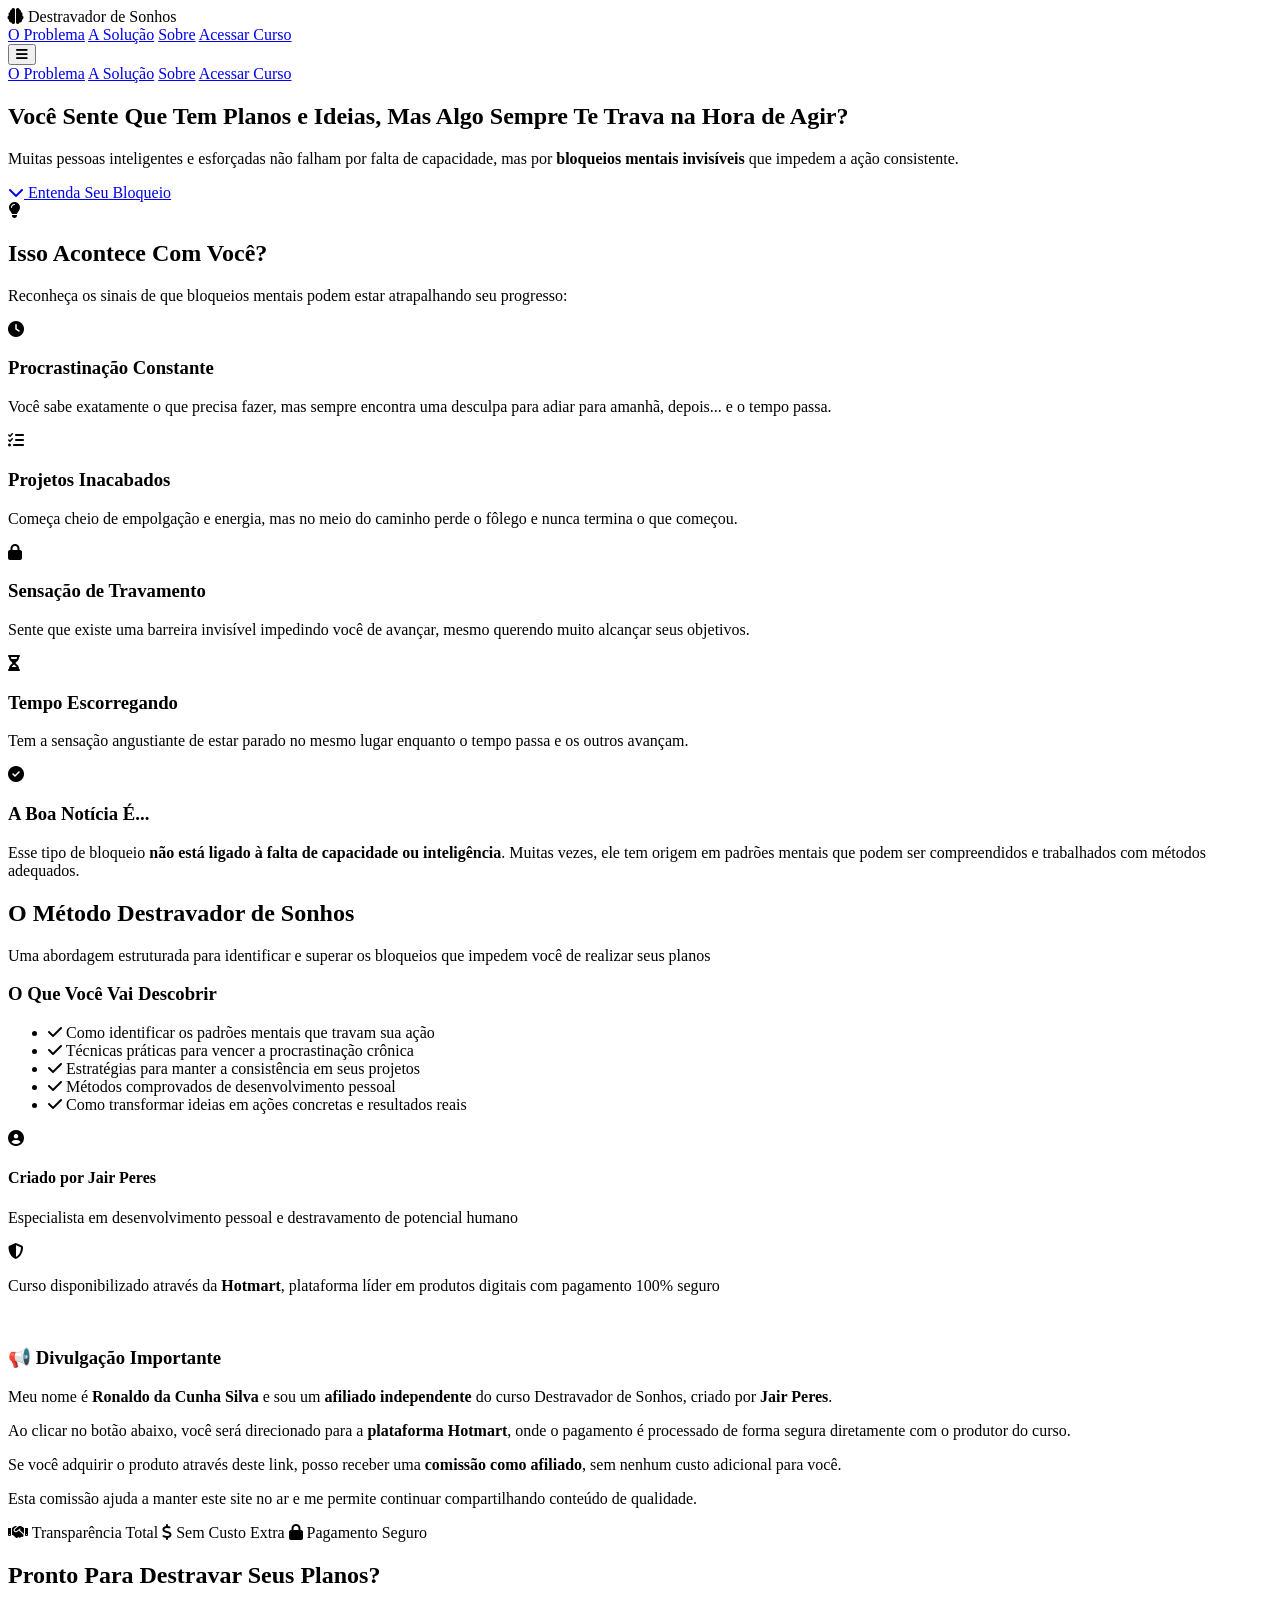
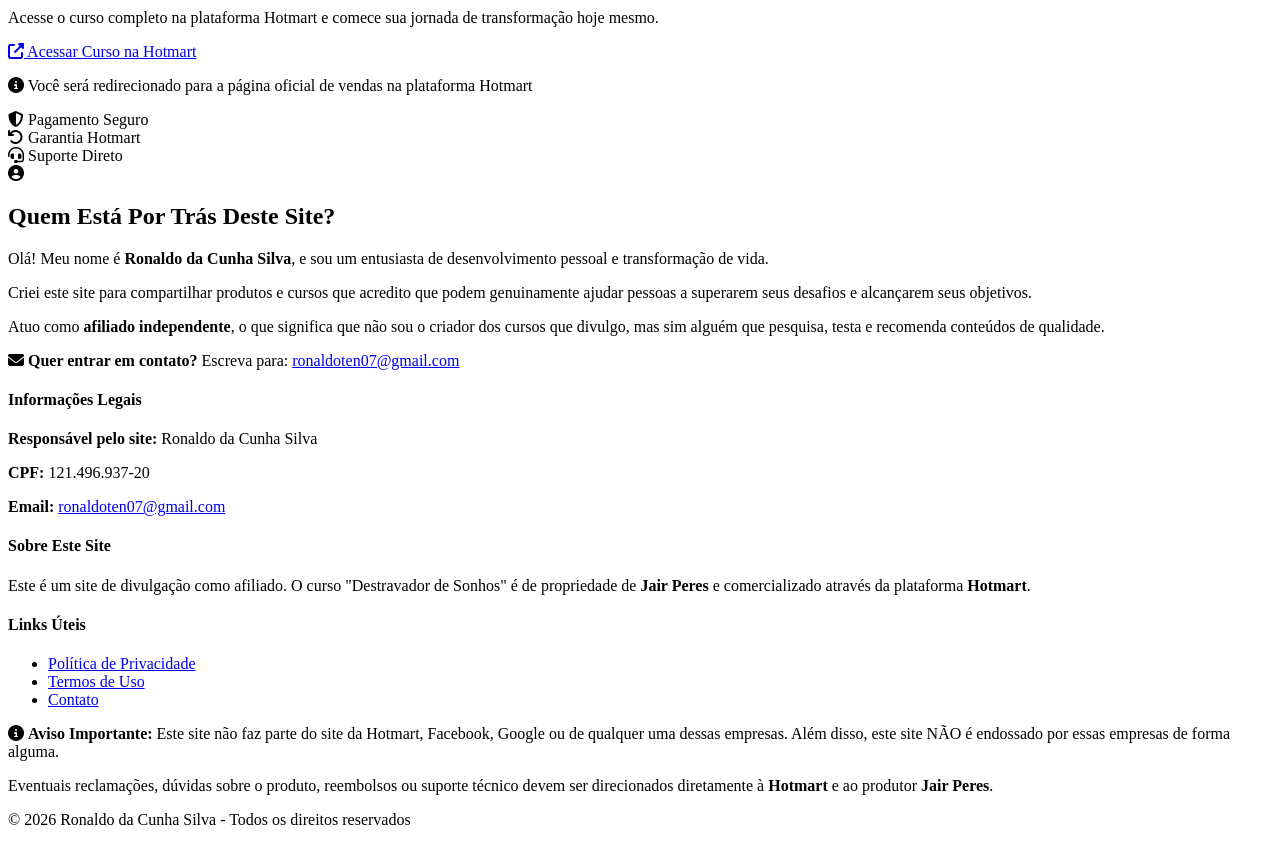
==== index.html @ e8803006 "Add files via upload" ====
<!DOCTYPE html>
<html lang="pt-BR">
<head>
    <meta charset="UTF-8">
    <meta name="viewport" content="width=device-width, initial-scale=1.0">
    <meta name="description" content="Descubra como destravar seus planos e superar bloqueios mentais que impedem suas conquistas. Conheça o curso Destravador de Sonhos.">
    <title>Destravador de Sonhos - Supere Bloqueios Mentais e Realize Seus Planos</title>
    <link rel="stylesheet" href="css/style.css">
    <link rel="stylesheet" href="https://cdn.jsdelivr.net/npm/@fortawesome/fontawesome-free@6.4.0/css/all.min.css">
    <link rel="preconnect" href="https://fonts.googleapis.com">
    <link rel="preconnect" href="https://fonts.gstatic.com" crossorigin>
    <link href="https://fonts.googleapis.com/css2?family=Inter:wght@300;400;500;600;700;800&display=swap" rel="stylesheet">
</head>
<body>
    <!-- Header -->
    <header class="header">
        <div class="container">
            <div class="logo">
                <i class="fas fa-brain"></i>
                <span>Destravador de Sonhos</span>
            </div>
            <nav class="nav">
                <a href="#problema" class="nav-link">O Problema</a>
                <a href="#solucao" class="nav-link">A Solução</a>
                <a href="#sobre" class="nav-link">Sobre</a>
                <a href="#cta" class="nav-link cta-nav">Acessar Curso</a>
            </nav>
            <button class="mobile-menu-btn" id="mobileMenuBtn">
                <i class="fas fa-bars"></i>
            </button>
        </div>
    </header>

    <!-- Mobile Menu -->
    <div class="mobile-menu" id="mobileMenu">
        <a href="#problema" class="mobile-link">O Problema</a>
        <a href="#solucao" class="mobile-link">A Solução</a>
        <a href="#sobre" class="mobile-link">Sobre</a>
        <a href="#cta" class="mobile-link">Acessar Curso</a>
    </div>

    <!-- Hero Section -->
    <section class="hero">
        <div class="container">
            <div class="hero-content">
                <h1 class="hero-title">
                    Você Sente Que Tem <span class="highlight">Planos e Ideias</span>, Mas Algo Sempre Te Trava na Hora de Agir?
                </h1>
                <p class="hero-subtitle">
                    Muitas pessoas inteligentes e esforçadas não falham por falta de capacidade, mas por <strong>bloqueios mentais invisíveis</strong> que impedem a ação consistente.
                </p>
                <a href="#problema" class="btn btn-secondary">
                    <i class="fas fa-chevron-down"></i> Entenda Seu Bloqueio
                </a>
            </div>
            <div class="hero-image">
                <div class="floating-icon">
                    <i class="fas fa-lightbulb"></i>
                </div>
            </div>
        </div>
    </section>

    <!-- Problema Section -->
    <section class="problema" id="problema">
        <div class="container">
            <h2 class="section-title">Isso Acontece Com Você?</h2>
            <p class="section-subtitle">Reconheça os sinais de que bloqueios mentais podem estar atrapalhando seu progresso:</p>
            
            <div class="cards-grid">
                <div class="card">
                    <div class="card-icon">
                        <i class="fas fa-clock"></i>
                    </div>
                    <h3 class="card-title">Procrastinação Constante</h3>
                    <p class="card-text">Você sabe exatamente o que precisa fazer, mas sempre encontra uma desculpa para adiar para amanhã, depois... e o tempo passa.</p>
                </div>

                <div class="card">
                    <div class="card-icon">
                        <i class="fas fa-tasks"></i>
                    </div>
                    <h3 class="card-title">Projetos Inacabados</h3>
                    <p class="card-text">Começa cheio de empolgação e energia, mas no meio do caminho perde o fôlego e nunca termina o que começou.</p>
                </div>

                <div class="card">
                    <div class="card-icon">
                        <i class="fas fa-lock"></i>
                    </div>
                    <h3 class="card-title">Sensação de Travamento</h3>
                    <p class="card-text">Sente que existe uma barreira invisível impedindo você de avançar, mesmo querendo muito alcançar seus objetivos.</p>
                </div>

                <div class="card">
                    <div class="card-icon">
                        <i class="fas fa-hourglass-half"></i>
                    </div>
                    <h3 class="card-title">Tempo Escorregando</h3>
                    <p class="card-text">Tem a sensação angustiante de estar parado no mesmo lugar enquanto o tempo passa e os outros avançam.</p>
                </div>
            </div>

            <div class="insight-box">
                <div class="insight-icon">
                    <i class="fas fa-check-circle"></i>
                </div>
                <div class="insight-content">
                    <h3>A Boa Notícia É...</h3>
                    <p>Esse tipo de bloqueio <strong>não está ligado à falta de capacidade ou inteligência</strong>. Muitas vezes, ele tem origem em padrões mentais que podem ser compreendidos e trabalhados com métodos adequados.</p>
                </div>
            </div>
        </div>
    </section>

    <!-- Solução Section -->
    <section class="solucao" id="solucao">
        <div class="container">
            <h2 class="section-title">O Método Destravador de Sonhos</h2>
            <p class="section-subtitle">Uma abordagem estruturada para identificar e superar os bloqueios que impedem você de realizar seus planos</p>

            <div class="solucao-content">
                <div class="solucao-text">
                    <h3>O Que Você Vai Descobrir</h3>
                    <ul class="benefits-list">
                        <li>
                            <i class="fas fa-check"></i>
                            <span>Como identificar os padrões mentais que travam sua ação</span>
                        </li>
                        <li>
                            <i class="fas fa-check"></i>
                            <span>Técnicas práticas para vencer a procrastinação crônica</span>
                        </li>
                        <li>
                            <i class="fas fa-check"></i>
                            <span>Estratégias para manter a consistência em seus projetos</span>
                        </li>
                        <li>
                            <i class="fas fa-check"></i>
                            <span>Métodos comprovados de desenvolvimento pessoal</span>
                        </li>
                        <li>
                            <i class="fas fa-check"></i>
                            <span>Como transformar ideias em ações concretas e resultados reais</span>
                        </li>
                    </ul>
                </div>

                <div class="solucao-highlight">
                    <div class="author-box">
                        <i class="fas fa-user-circle"></i>
                        <div>
                            <h4>Criado por Jair Peres</h4>
                            <p>Especialista em desenvolvimento pessoal e destravamento de potencial humano</p>
                        </div>
                    </div>
                    <div class="platform-info">
                        <i class="fas fa-shield-alt"></i>
                        <p>Curso disponibilizado através da <strong>Hotmart</strong>, plataforma líder em produtos digitais com pagamento 100% seguro</p>
                    </div>
                </div>
            </div>
        </div>
    </section>

    <!-- Aviso de Afiliação Section -->
    <section class="affiliate-disclosure" id="afiliacao">
        <div class="container">
            <div class="disclosure-box">
                <div class="disclosure-header">
                    <i class="fas fa-megaphone"></i>
                    <h3>📢 Divulgação Importante</h3>
                </div>
                <div class="disclosure-content">
                    <p class="disclosure-main">
                        Meu nome é <strong>Ronaldo da Cunha Silva</strong> e sou um <strong>afiliado independente</strong> do curso Destravador de Sonhos, criado por <strong>Jair Peres</strong>.
                    </p>
                    <p>
                        Ao clicar no botão abaixo, você será direcionado para a <strong>plataforma Hotmart</strong>, onde o pagamento é processado de forma segura diretamente com o produtor do curso.
                    </p>
                    <p>
                        Se você adquirir o produto através deste link, posso receber uma <strong>comissão como afiliado</strong>, sem nenhum custo adicional para você.
                    </p>
                    <p class="disclosure-footer">
                        Esta comissão ajuda a manter este site no ar e me permite continuar compartilhando conteúdo de qualidade.
                    </p>
                </div>
                <div class="disclosure-badges">
                    <span class="badge"><i class="fas fa-handshake"></i> Transparência Total</span>
                    <span class="badge"><i class="fas fa-dollar-sign"></i> Sem Custo Extra</span>
                    <span class="badge"><i class="fas fa-lock"></i> Pagamento Seguro</span>
                </div>
            </div>
        </div>
    </section>

    <!-- CTA Section -->
    <section class="cta-section" id="cta">
        <div class="container">
            <div class="cta-box">
                <h2 class="cta-title">Pronto Para Destravar Seus Planos?</h2>
                <p class="cta-text">
                    Acesse o curso completo na plataforma Hotmart e comece sua jornada de transformação hoje mesmo.
                </p>
                <a href="https://jairperes.com.br/destravadordesonhos/?ref=K103841242Y" 
                   class="btn btn-primary btn-large" 
                   target="_blank" 
                   rel="noopener noreferrer"
                   id="mainCta">
                    <i class="fas fa-external-link-alt"></i>
                    Acessar Curso na Hotmart
                </a>
                <p class="cta-disclaimer">
                    <i class="fas fa-info-circle"></i>
                    Você será redirecionado para a página oficial de vendas na plataforma Hotmart
                </p>
                <div class="trust-indicators">
                    <div class="trust-item">
                        <i class="fas fa-shield-alt"></i>
                        <span>Pagamento Seguro</span>
                    </div>
                    <div class="trust-item">
                        <i class="fas fa-undo"></i>
                        <span>Garantia Hotmart</span>
                    </div>
                    <div class="trust-item">
                        <i class="fas fa-headset"></i>
                        <span>Suporte Direto</span>
                    </div>
                </div>
            </div>
        </div>
    </section>

    <!-- Sobre Section -->
    <section class="sobre" id="sobre">
        <div class="container">
            <div class="sobre-content">
                <div class="sobre-icon">
                    <i class="fas fa-user-circle"></i>
                </div>
                <div class="sobre-text">
                    <h2 class="section-title">Quem Está Por Trás Deste Site?</h2>
                    <p>
                        Olá! Meu nome é <strong>Ronaldo da Cunha Silva</strong>, e sou um entusiasta de desenvolvimento pessoal e transformação de vida.
                    </p>
                    <p>
                        Criei este site para compartilhar produtos e cursos que acredito que podem genuinamente ajudar pessoas a superarem seus desafios e alcançarem seus objetivos.
                    </p>
                    <p>
                        Atuo como <strong>afiliado independente</strong>, o que significa que não sou o criador dos cursos que divulgo, mas sim alguém que pesquisa, testa e recomenda conteúdos de qualidade.
                    </p>
                    <p class="sobre-highlight">
                        <i class="fas fa-envelope"></i>
                        <strong>Quer entrar em contato?</strong> Escreva para: <a href="mailto:ronaldoten07@gmail.com">ronaldoten07@gmail.com</a>
                    </p>
                </div>
            </div>
        </div>
    </section>

    <!-- Footer -->
    <footer class="footer">
        <div class="container">
            <div class="footer-main">
                <div class="footer-section">
                    <h4>Informações Legais</h4>
                    <p><strong>Responsável pelo site:</strong> Ronaldo da Cunha Silva</p>
                    <p><strong>CPF:</strong> 121.496.937-20</p>
                    <p><strong>Email:</strong> <a href="mailto:ronaldoten07@gmail.com">ronaldoten07@gmail.com</a></p>
                </div>

                <div class="footer-section">
                    <h4>Sobre Este Site</h4>
                    <p>Este é um site de divulgação como afiliado. O curso "Destravador de Sonhos" é de propriedade de <strong>Jair Peres</strong> e comercializado através da plataforma <strong>Hotmart</strong>.</p>
                </div>

                <div class="footer-section">
                    <h4>Links Úteis</h4>
                    <ul class="footer-links">
                        <li><a href="privacy.html">Política de Privacidade</a></li>
                        <li><a href="terms.html">Termos de Uso</a></li>
                        <li><a href="mailto:ronaldoten07@gmail.com">Contato</a></li>
                    </ul>
                </div>
            </div>

            <div class="footer-disclaimer">
                <p>
                    <i class="fas fa-info-circle"></i>
                    <strong>Aviso Importante:</strong> Este site não faz parte do site da Hotmart, Facebook, Google ou de qualquer uma dessas empresas. Além disso, este site NÃO é endossado por essas empresas de forma alguma. 
                </p>
                <p>
                    Eventuais reclamações, dúvidas sobre o produto, reembolsos ou suporte técnico devem ser direcionados diretamente à <strong>Hotmart</strong> e ao produtor <strong>Jair Peres</strong>.
                </p>
            </div>

            <div class="footer-bottom">
                <p>&copy; 2026 Ronaldo da Cunha Silva - Todos os direitos reservados</p>
            </div>
        </div>
    </footer>

    <script src="js/main.js"></script>
</body>
</html>
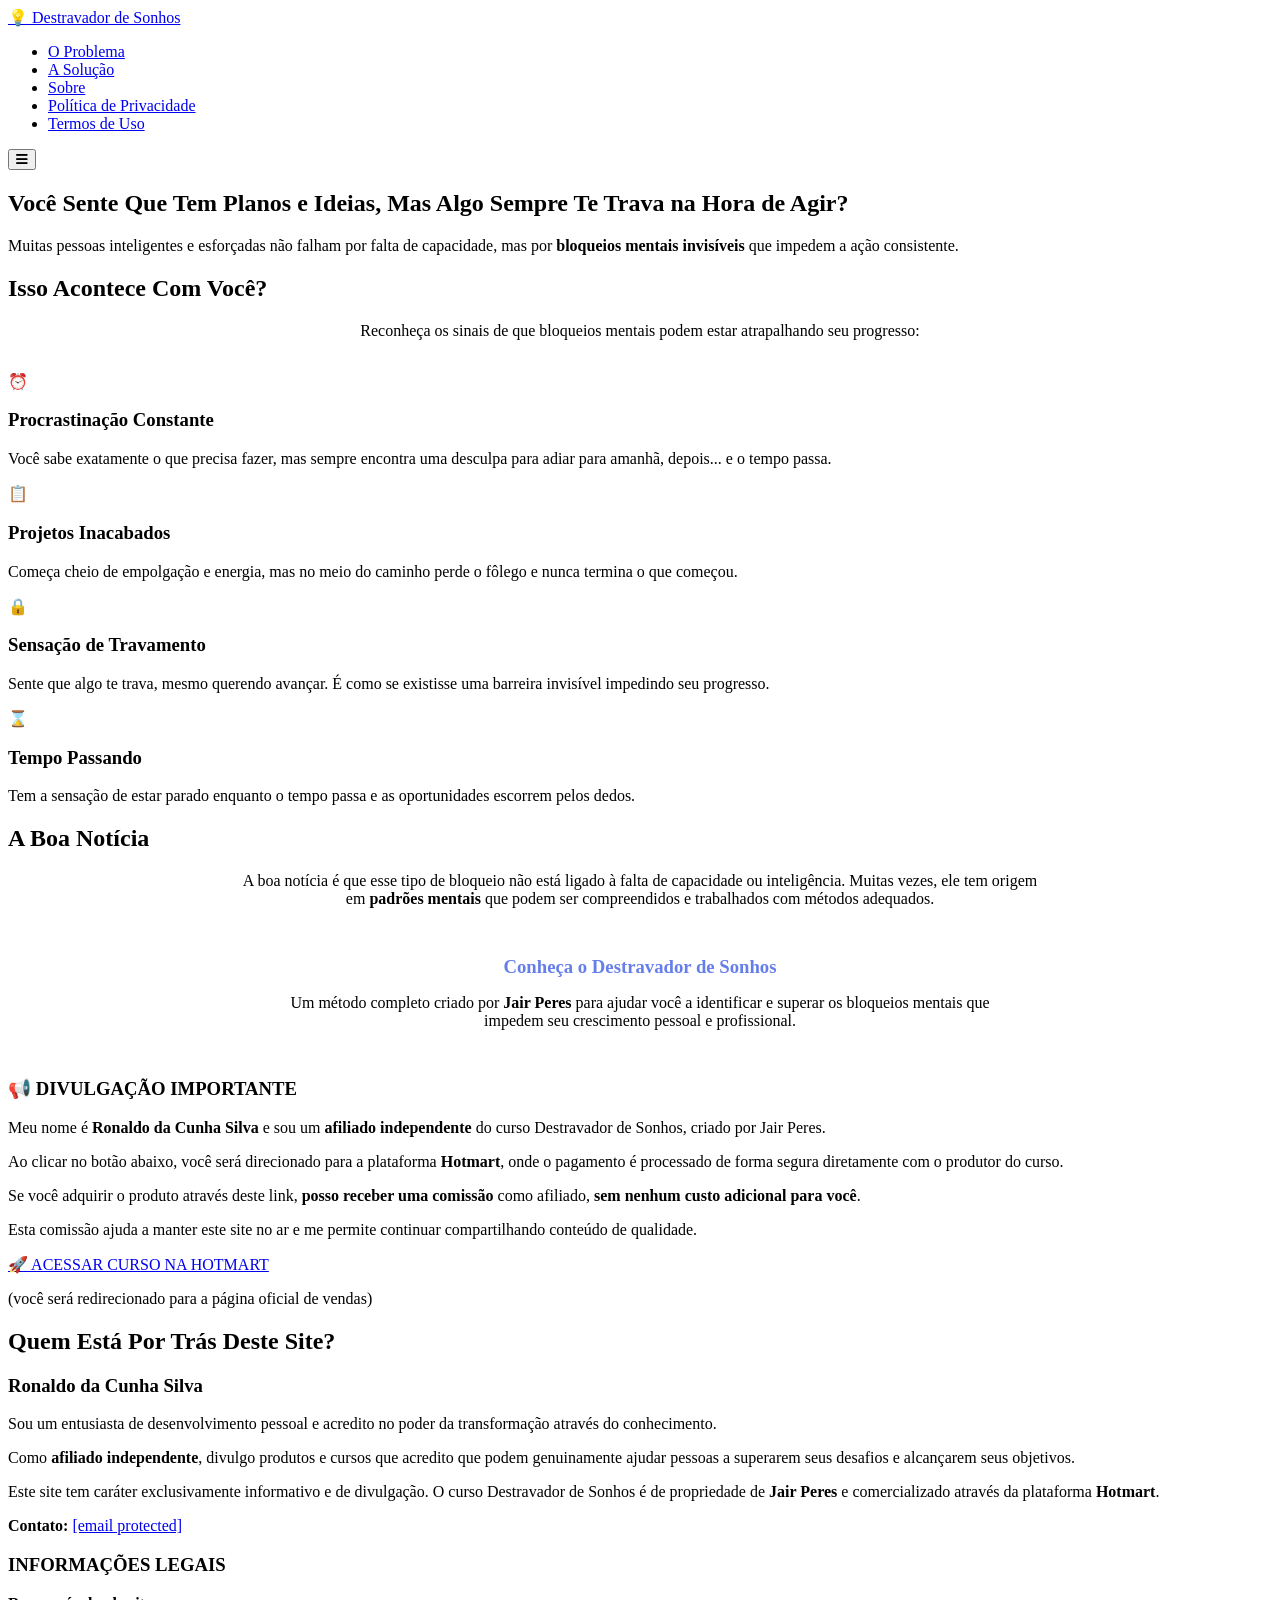
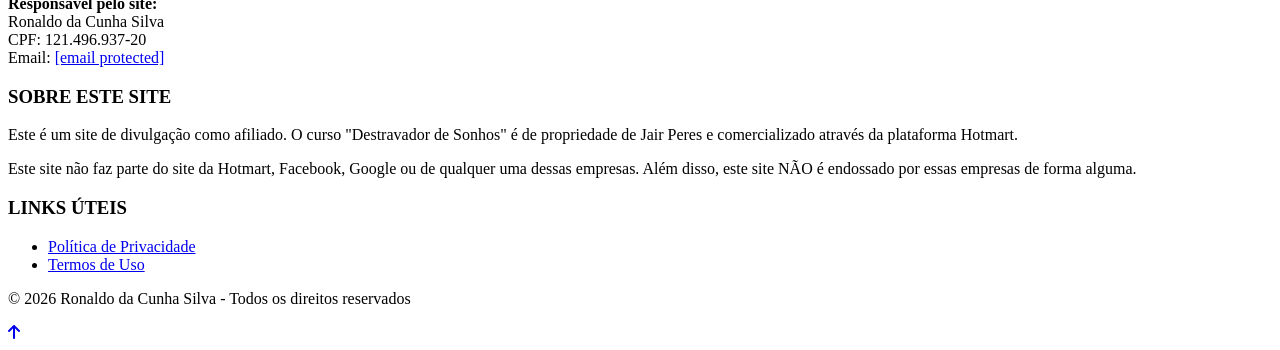
==== commit 35e48bc4: "Add files via upload" ====
--- a/index.html
+++ b/index.html
@@ -3,304 +3,175 @@
 <head>
     <meta charset="UTF-8">
     <meta name="viewport" content="width=device-width, initial-scale=1.0">
-    <meta name="description" content="Descubra como destravar seus planos e superar bloqueios mentais que impedem suas conquistas. Conheça o curso Destravador de Sonhos.">
-    <title>Destravador de Sonhos - Supere Bloqueios Mentais e Realize Seus Planos</title>
+    <meta name="description" content="Descubra como destrar seus planos e vencer a procrastinação com o curso Destravador de Sonhos">
+    <title>Destravador de Sonhos - Vença a Procrastinação</title>
+    
+    <!-- CSS -->
     <link rel="stylesheet" href="css/style.css">
-    <link rel="stylesheet" href="https://cdn.jsdelivr.net/npm/@fortawesome/fontawesome-free@6.4.0/css/all.min.css">
+    
+    <!-- Google Fonts -->
     <link rel="preconnect" href="https://fonts.googleapis.com">
     <link rel="preconnect" href="https://fonts.gstatic.com" crossorigin>
-    <link href="https://fonts.googleapis.com/css2?family=Inter:wght@300;400;500;600;700;800&display=swap" rel="stylesheet">
+    <link href="https://fonts.googleapis.com/css2?family=Inter:wght@400;500;600;700&display=swap" rel="stylesheet">
+    
+    <!-- Font Awesome for Icons -->
+    <link rel="stylesheet" href="https://cdnjs.cloudflare.com/ajax/libs/font-awesome/6.4.0/css/all.min.css">
 </head>
 <body>
     <!-- Header -->
-    <header class="header">
-        <div class="container">
-            <div class="logo">
-                <i class="fas fa-brain"></i>
+    <header>
+        <nav>
+            <a href="#" class="logo">
+                <span class="logo-icon">💡</span>
                 <span>Destravador de Sonhos</span>
-            </div>
-            <nav class="nav">
-                <a href="#problema" class="nav-link">O Problema</a>
-                <a href="#solucao" class="nav-link">A Solução</a>
-                <a href="#sobre" class="nav-link">Sobre</a>
-                <a href="#cta" class="nav-link cta-nav">Acessar Curso</a>
-            </nav>
-            <button class="mobile-menu-btn" id="mobileMenuBtn">
+            </a>
+            <ul class="nav-links">
+                <li><a href="#problema">O Problema</a></li>
+                <li><a href="#solucao">A Solução</a></li>
+                <li><a href="#sobre">Sobre</a></li>
+                <li><a href="privacy.html">Política de Privacidade</a></li>
+                <li><a href="terms.html">Termos de Uso</a></li>
+            </ul>
+            <button class="mobile-menu-btn">
                 <i class="fas fa-bars"></i>
             </button>
-        </div>
+        </nav>
     </header>
-
-    <!-- Mobile Menu -->
-    <div class="mobile-menu" id="mobileMenu">
-        <a href="#problema" class="mobile-link">O Problema</a>
-        <a href="#solucao" class="mobile-link">A Solução</a>
-        <a href="#sobre" class="mobile-link">Sobre</a>
-        <a href="#cta" class="mobile-link">Acessar Curso</a>
-    </div>
 
     <!-- Hero Section -->
     <section class="hero">
-        <div class="container">
-            <div class="hero-content">
-                <h1 class="hero-title">
-                    Você Sente Que Tem <span class="highlight">Planos e Ideias</span>, Mas Algo Sempre Te Trava na Hora de Agir?
-                </h1>
-                <p class="hero-subtitle">
-                    Muitas pessoas inteligentes e esforçadas não falham por falta de capacidade, mas por <strong>bloqueios mentais invisíveis</strong> que impedem a ação consistente.
-                </p>
-                <a href="#problema" class="btn btn-secondary">
-                    <i class="fas fa-chevron-down"></i> Entenda Seu Bloqueio
-                </a>
-            </div>
-            <div class="hero-image">
-                <div class="floating-icon">
-                    <i class="fas fa-lightbulb"></i>
-                </div>
-            </div>
-        </div>
+        <h1>Você Sente Que Tem Planos e Ideias, Mas Algo Sempre Te Trava na Hora de Agir?</h1>
+        <p>Muitas pessoas inteligentes e esforçadas não falham por falta de capacidade, mas por <strong>bloqueios mentais invisíveis</strong> que impedem a ação consistente.</p>
     </section>
 
-    <!-- Problema Section -->
-    <section class="problema" id="problema">
-        <div class="container">
-            <h2 class="section-title">Isso Acontece Com Você?</h2>
-            <p class="section-subtitle">Reconheça os sinais de que bloqueios mentais podem estar atrapalhando seu progresso:</p>
+    <!-- Main Content -->
+    <main class="container">
+        
+        <!-- Problem Section -->
+        <section id="problema">
+            <h2>Isso Acontece Com Você?</h2>
+            <p style="text-align: center; max-width: 700px; margin: 0 auto 2rem;">Reconheça os sinais de que bloqueios mentais podem estar atrapalhando seu progresso:</p>
             
-            <div class="cards-grid">
-                <div class="card">
-                    <div class="card-icon">
-                        <i class="fas fa-clock"></i>
+            <div class="problem-list">
+                <div class="problem-item">
+                    <span class="problem-icon">⏰</span>
+                    <div>
+                        <h3>Procrastinação Constante</h3>
+                        <p>Você sabe exatamente o que precisa fazer, mas sempre encontra uma desculpa para adiar para amanhã, depois... e o tempo passa.</p>
                     </div>
-                    <h3 class="card-title">Procrastinação Constante</h3>
-                    <p class="card-text">Você sabe exatamente o que precisa fazer, mas sempre encontra uma desculpa para adiar para amanhã, depois... e o tempo passa.</p>
                 </div>
-
-                <div class="card">
-                    <div class="card-icon">
-                        <i class="fas fa-tasks"></i>
+                
+                <div class="problem-item">
+                    <span class="problem-icon">📋</span>
+                    <div>
+                        <h3>Projetos Inacabados</h3>
+                        <p>Começa cheio de empolgação e energia, mas no meio do caminho perde o fôlego e nunca termina o que começou.</p>
                     </div>
-                    <h3 class="card-title">Projetos Inacabados</h3>
-                    <p class="card-text">Começa cheio de empolgação e energia, mas no meio do caminho perde o fôlego e nunca termina o que começou.</p>
                 </div>
-
-                <div class="card">
-                    <div class="card-icon">
-                        <i class="fas fa-lock"></i>
+                
+                <div class="problem-item">
+                    <span class="problem-icon">🔒</span>
+                    <div>
+                        <h3>Sensação de Travamento</h3>
+                        <p>Sente que algo te trava, mesmo querendo avançar. É como se existisse uma barreira invisível impedindo seu progresso.</p>
                     </div>
-                    <h3 class="card-title">Sensação de Travamento</h3>
-                    <p class="card-text">Sente que existe uma barreira invisível impedindo você de avançar, mesmo querendo muito alcançar seus objetivos.</p>
                 </div>
-
-                <div class="card">
-                    <div class="card-icon">
-                        <i class="fas fa-hourglass-half"></i>
-                    </div>
-                    <h3 class="card-title">Tempo Escorregando</h3>
-                    <p class="card-text">Tem a sensação angustiante de estar parado no mesmo lugar enquanto o tempo passa e os outros avançam.</p>
-                </div>
-            </div>
-
-            <div class="insight-box">
-                <div class="insight-icon">
-                    <i class="fas fa-check-circle"></i>
-                </div>
-                <div class="insight-content">
-                    <h3>A Boa Notícia É...</h3>
-                    <p>Esse tipo de bloqueio <strong>não está ligado à falta de capacidade ou inteligência</strong>. Muitas vezes, ele tem origem em padrões mentais que podem ser compreendidos e trabalhados com métodos adequados.</p>
-                </div>
-            </div>
-        </div>
-    </section>
-
-    <!-- Solução Section -->
-    <section class="solucao" id="solucao">
-        <div class="container">
-            <h2 class="section-title">O Método Destravador de Sonhos</h2>
-            <p class="section-subtitle">Uma abordagem estruturada para identificar e superar os bloqueios que impedem você de realizar seus planos</p>
-
-            <div class="solucao-content">
-                <div class="solucao-text">
-                    <h3>O Que Você Vai Descobrir</h3>
-                    <ul class="benefits-list">
-                        <li>
-                            <i class="fas fa-check"></i>
-                            <span>Como identificar os padrões mentais que travam sua ação</span>
-                        </li>
-                        <li>
-                            <i class="fas fa-check"></i>
-                            <span>Técnicas práticas para vencer a procrastinação crônica</span>
-                        </li>
-                        <li>
-                            <i class="fas fa-check"></i>
-                            <span>Estratégias para manter a consistência em seus projetos</span>
-                        </li>
-                        <li>
-                            <i class="fas fa-check"></i>
-                            <span>Métodos comprovados de desenvolvimento pessoal</span>
-                        </li>
-                        <li>
-                            <i class="fas fa-check"></i>
-                            <span>Como transformar ideias em ações concretas e resultados reais</span>
-                        </li>
-                    </ul>
-                </div>
-
-                <div class="solucao-highlight">
-                    <div class="author-box">
-                        <i class="fas fa-user-circle"></i>
-                        <div>
-                            <h4>Criado por Jair Peres</h4>
-                            <p>Especialista em desenvolvimento pessoal e destravamento de potencial humano</p>
-                        </div>
-                    </div>
-                    <div class="platform-info">
-                        <i class="fas fa-shield-alt"></i>
-                        <p>Curso disponibilizado através da <strong>Hotmart</strong>, plataforma líder em produtos digitais com pagamento 100% seguro</p>
+                
+                <div class="problem-item">
+                    <span class="problem-icon">⌛</span>
+                    <div>
+                        <h3>Tempo Passando</h3>
+                        <p>Tem a sensação de estar parado enquanto o tempo passa e as oportunidades escorrem pelos dedos.</p>
                     </div>
                 </div>
             </div>
+        </section>
+
+        <!-- Solution Section -->
+        <section id="solucao">
+            <h2>A Boa Notícia</h2>
+            <p style="text-align: center; max-width: 800px; margin: 0 auto;">A boa notícia é que esse tipo de bloqueio não está ligado à falta de capacidade ou inteligência. Muitas vezes, ele tem origem em <strong>padrões mentais</strong> que podem ser compreendidos e trabalhados com métodos adequados.</p>
+            
+            <div style="text-align: center; margin: 3rem 0;">
+                <h3 style="color: #667eea; margin-bottom: 1rem;">Conheça o Destravador de Sonhos</h3>
+                <p style="max-width: 700px; margin: 0 auto;">Um método completo criado por <strong>Jair Peres</strong> para ajudar você a identificar e superar os bloqueios mentais que impedem seu crescimento pessoal e profissional.</p>
+            </div>
+        </section>
+
+        <!-- Affiliate Notice -->
+        <div class="affiliate-notice">
+            <h3>📢 DIVULGAÇÃO IMPORTANTE</h3>
+            <p>Meu nome é <strong>Ronaldo da Cunha Silva</strong> e sou um <strong>afiliado independente</strong> do curso Destravador de Sonhos, criado por Jair Peres.</p>
+            
+            <p>Ao clicar no botão abaixo, você será direcionado para a plataforma <strong>Hotmart</strong>, onde o pagamento é processado de forma segura diretamente com o produtor do curso.</p>
+            
+            <p>Se você adquirir o produto através deste link, <strong>posso receber uma comissão</strong> como afiliado, <strong>sem nenhum custo adicional para você</strong>.</p>
+            
+            <p>Esta comissão ajuda a manter este site no ar e me permite continuar compartilhando conteúdo de qualidade.</p>
         </div>
-    </section>
 
-    <!-- Aviso de Afiliação Section -->
-    <section class="affiliate-disclosure" id="afiliacao">
-        <div class="container">
-            <div class="disclosure-box">
-                <div class="disclosure-header">
-                    <i class="fas fa-megaphone"></i>
-                    <h3>📢 Divulgação Importante</h3>
-                </div>
-                <div class="disclosure-content">
-                    <p class="disclosure-main">
-                        Meu nome é <strong>Ronaldo da Cunha Silva</strong> e sou um <strong>afiliado independente</strong> do curso Destravador de Sonhos, criado por <strong>Jair Peres</strong>.
-                    </p>
-                    <p>
-                        Ao clicar no botão abaixo, você será direcionado para a <strong>plataforma Hotmart</strong>, onde o pagamento é processado de forma segura diretamente com o produtor do curso.
-                    </p>
-                    <p>
-                        Se você adquirir o produto através deste link, posso receber uma <strong>comissão como afiliado</strong>, sem nenhum custo adicional para você.
-                    </p>
-                    <p class="disclosure-footer">
-                        Esta comissão ajuda a manter este site no ar e me permite continuar compartilhando conteúdo de qualidade.
-                    </p>
-                </div>
-                <div class="disclosure-badges">
-                    <span class="badge"><i class="fas fa-handshake"></i> Transparência Total</span>
-                    <span class="badge"><i class="fas fa-dollar-sign"></i> Sem Custo Extra</span>
-                    <span class="badge"><i class="fas fa-lock"></i> Pagamento Seguro</span>
-                </div>
+        <!-- CTA Section -->
+        <div class="cta-section">
+            <a href="https://jairperes.com.br/destravadordesonhos/?ref=K103841242Y" class="cta-button" target="_blank" rel="noopener noreferrer">
+                🚀 ACESSAR CURSO NA HOTMART
+            </a>
+            <p class="cta-note">(você será redirecionado para a página oficial de vendas)</p>
+        </div>
+
+        <!-- About Section -->
+        <section id="sobre">
+            <h2>Quem Está Por Trás Deste Site?</h2>
+            <div class="about-box">
+                <h3>Ronaldo da Cunha Silva</h3>
+                <p>Sou um entusiasta de desenvolvimento pessoal e acredito no poder da transformação através do conhecimento.</p>
+                
+                <p>Como <strong>afiliado independente</strong>, divulgo produtos e cursos que acredito que podem genuinamente ajudar pessoas a superarem seus desafios e alcançarem seus objetivos.</p>
+                
+                <p>Este site tem caráter exclusivamente informativo e de divulgação. O curso Destravador de Sonhos é de propriedade de <strong>Jair Peres</strong> e comercializado através da plataforma <strong>Hotmart</strong>.</p>
+                
+                <p><strong>Contato:</strong> <a href="/cdn-cgi/l/email-protection" class="__cf_email__" data-cfemail="64160b0a0508000b10010a5453240309050d084a070b09">[email&#160;protected]</a></p>
+            </div>
+        </section>
+
+    </main>
+
+    <!-- Footer -->
+    <footer>
+        <div class="footer-content">
+            <div class="footer-section">
+                <h3>INFORMAÇÕES LEGAIS</h3>
+                <p><strong>Responsável pelo site:</strong><br>
+                Ronaldo da Cunha Silva<br>
+                CPF: 121.496.937-20<br>
+                Email: <a href="/cdn-cgi/l/email-protection" class="__cf_email__" data-cfemail="ccbea3a2ada0a8a3b8a9a2fcfb8caba1ada5a0e2afa3a1">[email&#160;protected]</a></p>
+            </div>
+            
+            <div class="footer-section">
+                <h3>SOBRE ESTE SITE</h3>
+                <p>Este é um site de divulgação como afiliado. O curso "Destravador de Sonhos" é de propriedade de Jair Peres e comercializado através da plataforma Hotmart.</p>
+                <p>Este site não faz parte do site da Hotmart, Facebook, Google ou de qualquer uma dessas empresas. Além disso, este site NÃO é endossado por essas empresas de forma alguma.</p>
+            </div>
+            
+            <div class="footer-section">
+                <h3>LINKS ÚTEIS</h3>
+                <ul class="footer-links">
+                    <li><a href="privacy.html">Política de Privacidade</a></li>
+                    <li><a href="terms.html">Termos de Uso</a></li>
+                </ul>
             </div>
         </div>
-    </section>
-
-    <!-- CTA Section -->
-    <section class="cta-section" id="cta">
-        <div class="container">
-            <div class="cta-box">
-                <h2 class="cta-title">Pronto Para Destravar Seus Planos?</h2>
-                <p class="cta-text">
-                    Acesse o curso completo na plataforma Hotmart e comece sua jornada de transformação hoje mesmo.
-                </p>
-                <a href="https://jairperes.com.br/destravadordesonhos/?ref=K103841242Y" 
-                   class="btn btn-primary btn-large" 
-                   target="_blank" 
-                   rel="noopener noreferrer"
-                   id="mainCta">
-                    <i class="fas fa-external-link-alt"></i>
-                    Acessar Curso na Hotmart
-                </a>
-                <p class="cta-disclaimer">
-                    <i class="fas fa-info-circle"></i>
-                    Você será redirecionado para a página oficial de vendas na plataforma Hotmart
-                </p>
-                <div class="trust-indicators">
-                    <div class="trust-item">
-                        <i class="fas fa-shield-alt"></i>
-                        <span>Pagamento Seguro</span>
-                    </div>
-                    <div class="trust-item">
-                        <i class="fas fa-undo"></i>
-                        <span>Garantia Hotmart</span>
-                    </div>
-                    <div class="trust-item">
-                        <i class="fas fa-headset"></i>
-                        <span>Suporte Direto</span>
-                    </div>
-                </div>
-            </div>
-        </div>
-    </section>
-
-    <!-- Sobre Section -->
-    <section class="sobre" id="sobre">
-        <div class="container">
-            <div class="sobre-content">
-                <div class="sobre-icon">
-                    <i class="fas fa-user-circle"></i>
-                </div>
-                <div class="sobre-text">
-                    <h2 class="section-title">Quem Está Por Trás Deste Site?</h2>
-                    <p>
-                        Olá! Meu nome é <strong>Ronaldo da Cunha Silva</strong>, e sou um entusiasta de desenvolvimento pessoal e transformação de vida.
-                    </p>
-                    <p>
-                        Criei este site para compartilhar produtos e cursos que acredito que podem genuinamente ajudar pessoas a superarem seus desafios e alcançarem seus objetivos.
-                    </p>
-                    <p>
-                        Atuo como <strong>afiliado independente</strong>, o que significa que não sou o criador dos cursos que divulgo, mas sim alguém que pesquisa, testa e recomenda conteúdos de qualidade.
-                    </p>
-                    <p class="sobre-highlight">
-                        <i class="fas fa-envelope"></i>
-                        <strong>Quer entrar em contato?</strong> Escreva para: <a href="mailto:ronaldoten07@gmail.com">ronaldoten07@gmail.com</a>
-                    </p>
-                </div>
-            </div>
-        </div>
-    </section>
-
-    <!-- Footer -->
-    <footer class="footer">
-        <div class="container">
-            <div class="footer-main">
-                <div class="footer-section">
-                    <h4>Informações Legais</h4>
-                    <p><strong>Responsável pelo site:</strong> Ronaldo da Cunha Silva</p>
-                    <p><strong>CPF:</strong> 121.496.937-20</p>
-                    <p><strong>Email:</strong> <a href="mailto:ronaldoten07@gmail.com">ronaldoten07@gmail.com</a></p>
-                </div>
-
-                <div class="footer-section">
-                    <h4>Sobre Este Site</h4>
-                    <p>Este é um site de divulgação como afiliado. O curso "Destravador de Sonhos" é de propriedade de <strong>Jair Peres</strong> e comercializado através da plataforma <strong>Hotmart</strong>.</p>
-                </div>
-
-                <div class="footer-section">
-                    <h4>Links Úteis</h4>
-                    <ul class="footer-links">
-                        <li><a href="privacy.html">Política de Privacidade</a></li>
-                        <li><a href="terms.html">Termos de Uso</a></li>
-                        <li><a href="mailto:ronaldoten07@gmail.com">Contato</a></li>
-                    </ul>
-                </div>
-            </div>
-
-            <div class="footer-disclaimer">
-                <p>
-                    <i class="fas fa-info-circle"></i>
-                    <strong>Aviso Importante:</strong> Este site não faz parte do site da Hotmart, Facebook, Google ou de qualquer uma dessas empresas. Além disso, este site NÃO é endossado por essas empresas de forma alguma. 
-                </p>
-                <p>
-                    Eventuais reclamações, dúvidas sobre o produto, reembolsos ou suporte técnico devem ser direcionados diretamente à <strong>Hotmart</strong> e ao produtor <strong>Jair Peres</strong>.
-                </p>
-            </div>
-
-            <div class="footer-bottom">
-                <p>&copy; 2026 Ronaldo da Cunha Silva - Todos os direitos reservados</p>
-            </div>
+        
+        <div class="footer-bottom">
+            <p>&copy; 2026 Ronaldo da Cunha Silva - Todos os direitos reservados</p>
         </div>
     </footer>
 
-    <script src="js/main.js"></script>
+    <!-- Back to Top Button -->
+    <a href="#" class="back-to-top">
+        <i class="fas fa-arrow-up"></i>
+    </a>
+
+    <!-- JavaScript -->
+    <script data-cfasync="false" src="/cdn-cgi/scripts/5c5dd728/cloudflare-static/email-decode.min.js"></script><script src="js/main.js"></script>
 </body>
-</html>+</html>
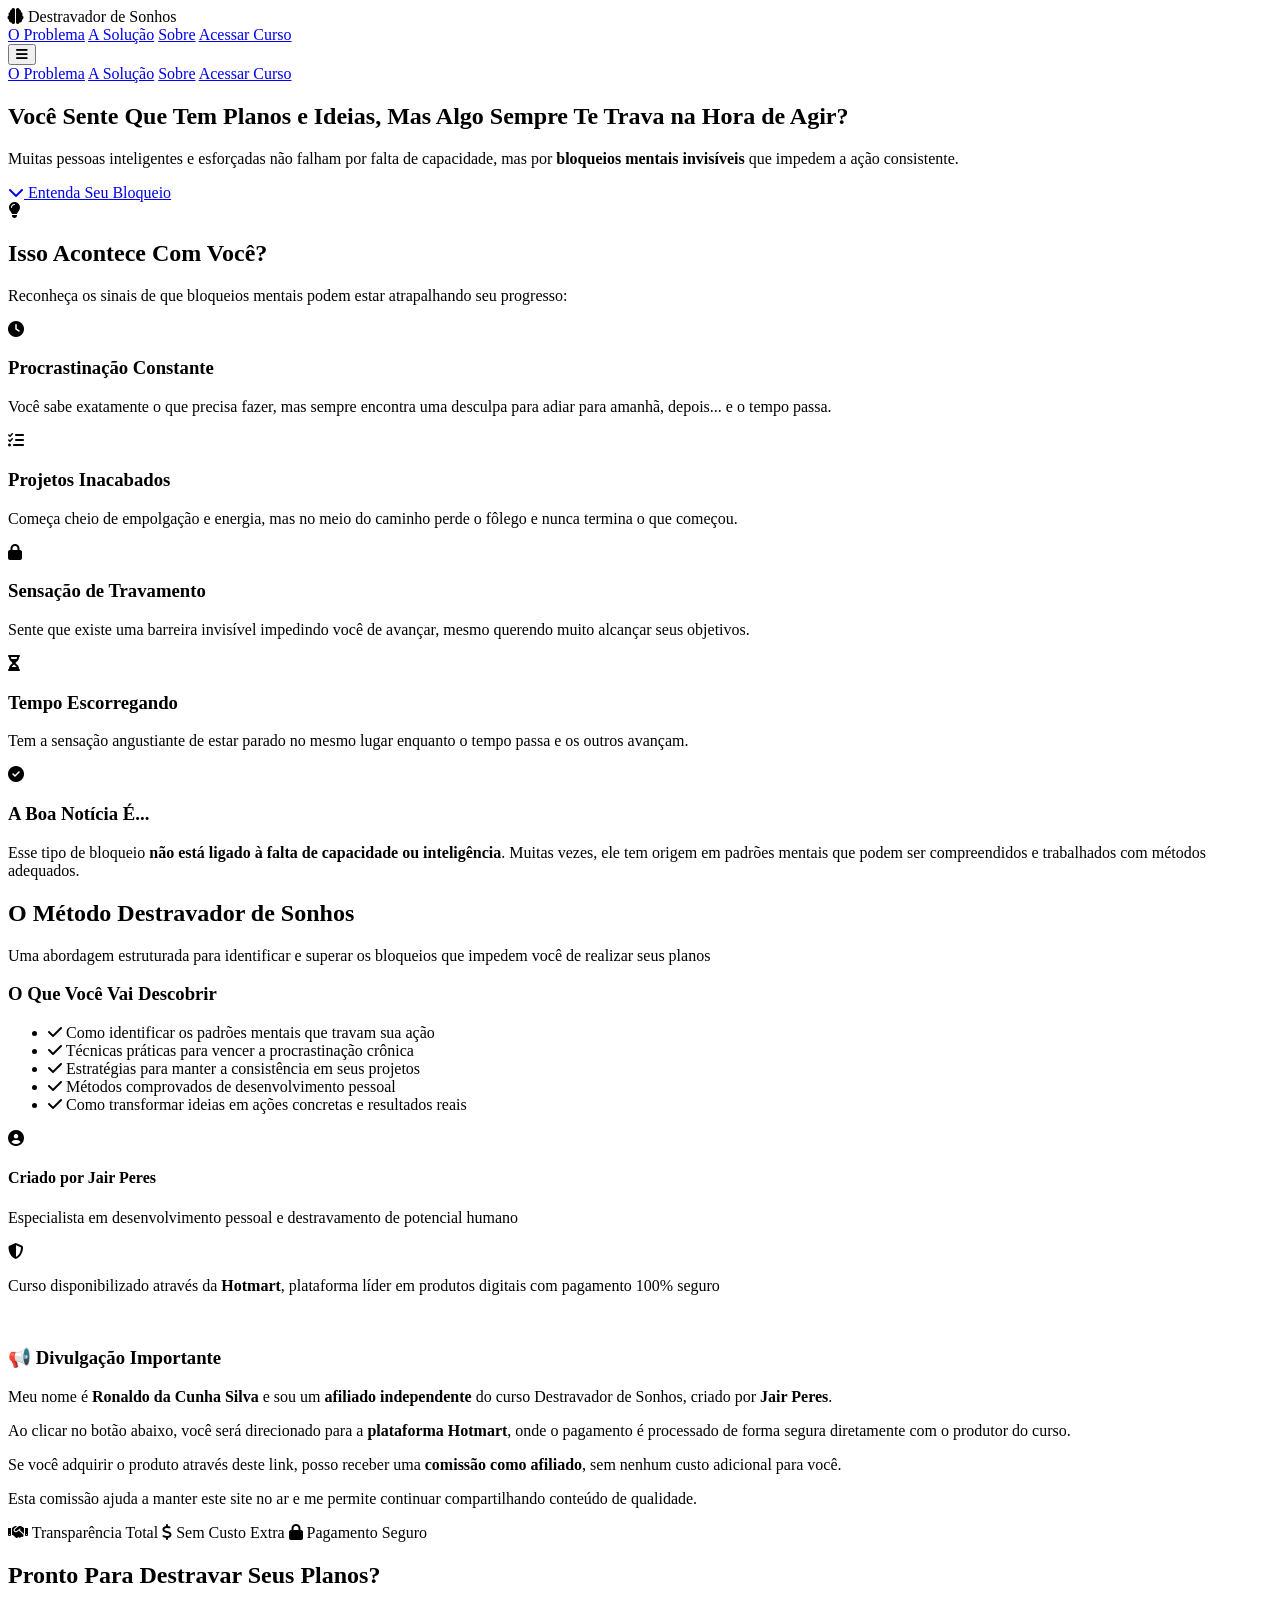
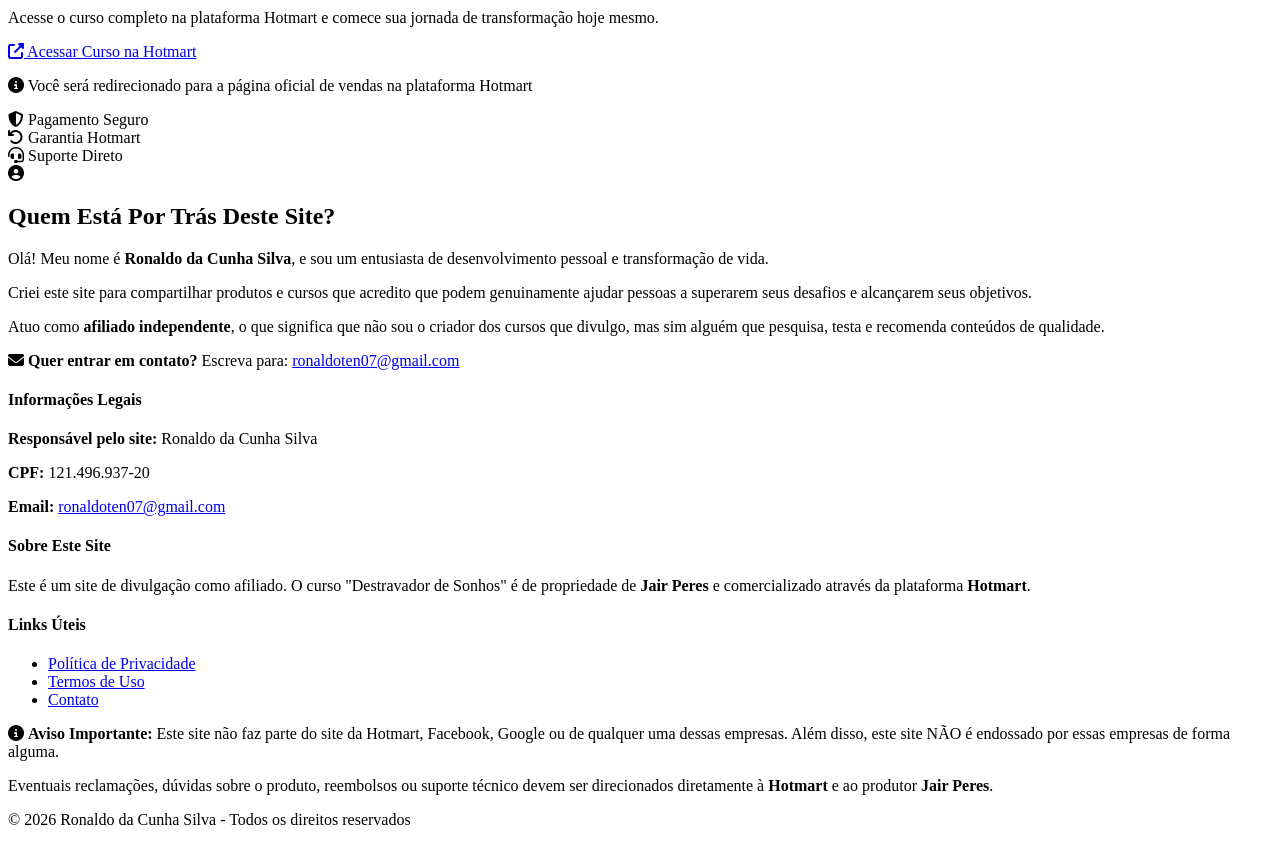
==== commit 38ced89c: "Add files via upload" ====
--- a/index.html
+++ b/index.html
@@ -3,175 +3,304 @@
 <head>
     <meta charset="UTF-8">
     <meta name="viewport" content="width=device-width, initial-scale=1.0">
-    <meta name="description" content="Descubra como destrar seus planos e vencer a procrastinação com o curso Destravador de Sonhos">
-    <title>Destravador de Sonhos - Vença a Procrastinação</title>
-    
-    <!-- CSS -->
+    <meta name="description" content="Descubra como destravar seus planos e superar bloqueios mentais que impedem suas conquistas. Conheça o curso Destravador de Sonhos.">
+    <title>Destravador de Sonhos - Supere Bloqueios Mentais e Realize Seus Planos</title>
     <link rel="stylesheet" href="css/style.css">
-    
-    <!-- Google Fonts -->
+    <link rel="stylesheet" href="https://cdn.jsdelivr.net/npm/@fortawesome/fontawesome-free@6.4.0/css/all.min.css">
     <link rel="preconnect" href="https://fonts.googleapis.com">
     <link rel="preconnect" href="https://fonts.gstatic.com" crossorigin>
-    <link href="https://fonts.googleapis.com/css2?family=Inter:wght@400;500;600;700&display=swap" rel="stylesheet">
-    
-    <!-- Font Awesome for Icons -->
-    <link rel="stylesheet" href="https://cdnjs.cloudflare.com/ajax/libs/font-awesome/6.4.0/css/all.min.css">
+    <link href="https://fonts.googleapis.com/css2?family=Inter:wght@300;400;500;600;700;800&display=swap" rel="stylesheet">
 </head>
 <body>
     <!-- Header -->
-    <header>
-        <nav>
-            <a href="#" class="logo">
-                <span class="logo-icon">💡</span>
+    <header class="header">
+        <div class="container">
+            <div class="logo">
+                <i class="fas fa-brain"></i>
                 <span>Destravador de Sonhos</span>
-            </a>
-            <ul class="nav-links">
-                <li><a href="#problema">O Problema</a></li>
-                <li><a href="#solucao">A Solução</a></li>
-                <li><a href="#sobre">Sobre</a></li>
-                <li><a href="privacy.html">Política de Privacidade</a></li>
-                <li><a href="terms.html">Termos de Uso</a></li>
-            </ul>
-            <button class="mobile-menu-btn">
+            </div>
+            <nav class="nav">
+                <a href="#problema" class="nav-link">O Problema</a>
+                <a href="#solucao" class="nav-link">A Solução</a>
+                <a href="#sobre" class="nav-link">Sobre</a>
+                <a href="#cta" class="nav-link cta-nav">Acessar Curso</a>
+            </nav>
+            <button class="mobile-menu-btn" id="mobileMenuBtn">
                 <i class="fas fa-bars"></i>
             </button>
-        </nav>
+        </div>
     </header>
+
+    <!-- Mobile Menu -->
+    <div class="mobile-menu" id="mobileMenu">
+        <a href="#problema" class="mobile-link">O Problema</a>
+        <a href="#solucao" class="mobile-link">A Solução</a>
+        <a href="#sobre" class="mobile-link">Sobre</a>
+        <a href="#cta" class="mobile-link">Acessar Curso</a>
+    </div>
 
     <!-- Hero Section -->
     <section class="hero">
-        <h1>Você Sente Que Tem Planos e Ideias, Mas Algo Sempre Te Trava na Hora de Agir?</h1>
-        <p>Muitas pessoas inteligentes e esforçadas não falham por falta de capacidade, mas por <strong>bloqueios mentais invisíveis</strong> que impedem a ação consistente.</p>
-    </section>
-
-    <!-- Main Content -->
-    <main class="container">
-        
-        <!-- Problem Section -->
-        <section id="problema">
-            <h2>Isso Acontece Com Você?</h2>
-            <p style="text-align: center; max-width: 700px; margin: 0 auto 2rem;">Reconheça os sinais de que bloqueios mentais podem estar atrapalhando seu progresso:</p>
+        <div class="container">
+            <div class="hero-content">
+                <h1 class="hero-title">
+                    Você Sente Que Tem <span class="highlight">Planos e Ideias</span>, Mas Algo Sempre Te Trava na Hora de Agir?
+                </h1>
+                <p class="hero-subtitle">
+                    Muitas pessoas inteligentes e esforçadas não falham por falta de capacidade, mas por <strong>bloqueios mentais invisíveis</strong> que impedem a ação consistente.
+                </p>
+                <a href="#problema" class="btn btn-secondary">
+                    <i class="fas fa-chevron-down"></i> Entenda Seu Bloqueio
+                </a>
+            </div>
+            <div class="hero-image">
+                <div class="floating-icon">
+                    <i class="fas fa-lightbulb"></i>
+                </div>
+            </div>
+        </div>
+    </section>
+
+    <!-- Problema Section -->
+    <section class="problema" id="problema">
+        <div class="container">
+            <h2 class="section-title">Isso Acontece Com Você?</h2>
+            <p class="section-subtitle">Reconheça os sinais de que bloqueios mentais podem estar atrapalhando seu progresso:</p>
             
-            <div class="problem-list">
-                <div class="problem-item">
-                    <span class="problem-icon">⏰</span>
-                    <div>
-                        <h3>Procrastinação Constante</h3>
-                        <p>Você sabe exatamente o que precisa fazer, mas sempre encontra uma desculpa para adiar para amanhã, depois... e o tempo passa.</p>
-                    </div>
-                </div>
-                
-                <div class="problem-item">
-                    <span class="problem-icon">📋</span>
-                    <div>
-                        <h3>Projetos Inacabados</h3>
-                        <p>Começa cheio de empolgação e energia, mas no meio do caminho perde o fôlego e nunca termina o que começou.</p>
-                    </div>
-                </div>
-                
-                <div class="problem-item">
-                    <span class="problem-icon">🔒</span>
-                    <div>
-                        <h3>Sensação de Travamento</h3>
-                        <p>Sente que algo te trava, mesmo querendo avançar. É como se existisse uma barreira invisível impedindo seu progresso.</p>
-                    </div>
-                </div>
-                
-                <div class="problem-item">
-                    <span class="problem-icon">⌛</span>
-                    <div>
-                        <h3>Tempo Passando</h3>
-                        <p>Tem a sensação de estar parado enquanto o tempo passa e as oportunidades escorrem pelos dedos.</p>
-                    </div>
-                </div>
-            </div>
-        </section>
-
-        <!-- Solution Section -->
-        <section id="solucao">
-            <h2>A Boa Notícia</h2>
-            <p style="text-align: center; max-width: 800px; margin: 0 auto;">A boa notícia é que esse tipo de bloqueio não está ligado à falta de capacidade ou inteligência. Muitas vezes, ele tem origem em <strong>padrões mentais</strong> que podem ser compreendidos e trabalhados com métodos adequados.</p>
-            
-            <div style="text-align: center; margin: 3rem 0;">
-                <h3 style="color: #667eea; margin-bottom: 1rem;">Conheça o Destravador de Sonhos</h3>
-                <p style="max-width: 700px; margin: 0 auto;">Um método completo criado por <strong>Jair Peres</strong> para ajudar você a identificar e superar os bloqueios mentais que impedem seu crescimento pessoal e profissional.</p>
-            </div>
-        </section>
-
-        <!-- Affiliate Notice -->
-        <div class="affiliate-notice">
-            <h3>📢 DIVULGAÇÃO IMPORTANTE</h3>
-            <p>Meu nome é <strong>Ronaldo da Cunha Silva</strong> e sou um <strong>afiliado independente</strong> do curso Destravador de Sonhos, criado por Jair Peres.</p>
-            
-            <p>Ao clicar no botão abaixo, você será direcionado para a plataforma <strong>Hotmart</strong>, onde o pagamento é processado de forma segura diretamente com o produtor do curso.</p>
-            
-            <p>Se você adquirir o produto através deste link, <strong>posso receber uma comissão</strong> como afiliado, <strong>sem nenhum custo adicional para você</strong>.</p>
-            
-            <p>Esta comissão ajuda a manter este site no ar e me permite continuar compartilhando conteúdo de qualidade.</p>
-        </div>
-
-        <!-- CTA Section -->
-        <div class="cta-section">
-            <a href="https://jairperes.com.br/destravadordesonhos/?ref=K103841242Y" class="cta-button" target="_blank" rel="noopener noreferrer">
-                🚀 ACESSAR CURSO NA HOTMART
-            </a>
-            <p class="cta-note">(você será redirecionado para a página oficial de vendas)</p>
-        </div>
-
-        <!-- About Section -->
-        <section id="sobre">
-            <h2>Quem Está Por Trás Deste Site?</h2>
-            <div class="about-box">
-                <h3>Ronaldo da Cunha Silva</h3>
-                <p>Sou um entusiasta de desenvolvimento pessoal e acredito no poder da transformação através do conhecimento.</p>
-                
-                <p>Como <strong>afiliado independente</strong>, divulgo produtos e cursos que acredito que podem genuinamente ajudar pessoas a superarem seus desafios e alcançarem seus objetivos.</p>
-                
-                <p>Este site tem caráter exclusivamente informativo e de divulgação. O curso Destravador de Sonhos é de propriedade de <strong>Jair Peres</strong> e comercializado através da plataforma <strong>Hotmart</strong>.</p>
-                
-                <p><strong>Contato:</strong> <a href="/cdn-cgi/l/email-protection" class="__cf_email__" data-cfemail="64160b0a0508000b10010a5453240309050d084a070b09">[email&#160;protected]</a></p>
-            </div>
-        </section>
-
-    </main>
+            <div class="cards-grid">
+                <div class="card">
+                    <div class="card-icon">
+                        <i class="fas fa-clock"></i>
+                    </div>
+                    <h3 class="card-title">Procrastinação Constante</h3>
+                    <p class="card-text">Você sabe exatamente o que precisa fazer, mas sempre encontra uma desculpa para adiar para amanhã, depois... e o tempo passa.</p>
+                </div>
+
+                <div class="card">
+                    <div class="card-icon">
+                        <i class="fas fa-tasks"></i>
+                    </div>
+                    <h3 class="card-title">Projetos Inacabados</h3>
+                    <p class="card-text">Começa cheio de empolgação e energia, mas no meio do caminho perde o fôlego e nunca termina o que começou.</p>
+                </div>
+
+                <div class="card">
+                    <div class="card-icon">
+                        <i class="fas fa-lock"></i>
+                    </div>
+                    <h3 class="card-title">Sensação de Travamento</h3>
+                    <p class="card-text">Sente que existe uma barreira invisível impedindo você de avançar, mesmo querendo muito alcançar seus objetivos.</p>
+                </div>
+
+                <div class="card">
+                    <div class="card-icon">
+                        <i class="fas fa-hourglass-half"></i>
+                    </div>
+                    <h3 class="card-title">Tempo Escorregando</h3>
+                    <p class="card-text">Tem a sensação angustiante de estar parado no mesmo lugar enquanto o tempo passa e os outros avançam.</p>
+                </div>
+            </div>
+
+            <div class="insight-box">
+                <div class="insight-icon">
+                    <i class="fas fa-check-circle"></i>
+                </div>
+                <div class="insight-content">
+                    <h3>A Boa Notícia É...</h3>
+                    <p>Esse tipo de bloqueio <strong>não está ligado à falta de capacidade ou inteligência</strong>. Muitas vezes, ele tem origem em padrões mentais que podem ser compreendidos e trabalhados com métodos adequados.</p>
+                </div>
+            </div>
+        </div>
+    </section>
+
+    <!-- Solução Section -->
+    <section class="solucao" id="solucao">
+        <div class="container">
+            <h2 class="section-title">O Método Destravador de Sonhos</h2>
+            <p class="section-subtitle">Uma abordagem estruturada para identificar e superar os bloqueios que impedem você de realizar seus planos</p>
+
+            <div class="solucao-content">
+                <div class="solucao-text">
+                    <h3>O Que Você Vai Descobrir</h3>
+                    <ul class="benefits-list">
+                        <li>
+                            <i class="fas fa-check"></i>
+                            <span>Como identificar os padrões mentais que travam sua ação</span>
+                        </li>
+                        <li>
+                            <i class="fas fa-check"></i>
+                            <span>Técnicas práticas para vencer a procrastinação crônica</span>
+                        </li>
+                        <li>
+                            <i class="fas fa-check"></i>
+                            <span>Estratégias para manter a consistência em seus projetos</span>
+                        </li>
+                        <li>
+                            <i class="fas fa-check"></i>
+                            <span>Métodos comprovados de desenvolvimento pessoal</span>
+                        </li>
+                        <li>
+                            <i class="fas fa-check"></i>
+                            <span>Como transformar ideias em ações concretas e resultados reais</span>
+                        </li>
+                    </ul>
+                </div>
+
+                <div class="solucao-highlight">
+                    <div class="author-box">
+                        <i class="fas fa-user-circle"></i>
+                        <div>
+                            <h4>Criado por Jair Peres</h4>
+                            <p>Especialista em desenvolvimento pessoal e destravamento de potencial humano</p>
+                        </div>
+                    </div>
+                    <div class="platform-info">
+                        <i class="fas fa-shield-alt"></i>
+                        <p>Curso disponibilizado através da <strong>Hotmart</strong>, plataforma líder em produtos digitais com pagamento 100% seguro</p>
+                    </div>
+                </div>
+            </div>
+        </div>
+    </section>
+
+    <!-- Aviso de Afiliação Section -->
+    <section class="affiliate-disclosure" id="afiliacao">
+        <div class="container">
+            <div class="disclosure-box">
+                <div class="disclosure-header">
+                    <i class="fas fa-megaphone"></i>
+                    <h3>📢 Divulgação Importante</h3>
+                </div>
+                <div class="disclosure-content">
+                    <p class="disclosure-main">
+                        Meu nome é <strong>Ronaldo da Cunha Silva</strong> e sou um <strong>afiliado independente</strong> do curso Destravador de Sonhos, criado por <strong>Jair Peres</strong>.
+                    </p>
+                    <p>
+                        Ao clicar no botão abaixo, você será direcionado para a <strong>plataforma Hotmart</strong>, onde o pagamento é processado de forma segura diretamente com o produtor do curso.
+                    </p>
+                    <p>
+                        Se você adquirir o produto através deste link, posso receber uma <strong>comissão como afiliado</strong>, sem nenhum custo adicional para você.
+                    </p>
+                    <p class="disclosure-footer">
+                        Esta comissão ajuda a manter este site no ar e me permite continuar compartilhando conteúdo de qualidade.
+                    </p>
+                </div>
+                <div class="disclosure-badges">
+                    <span class="badge"><i class="fas fa-handshake"></i> Transparência Total</span>
+                    <span class="badge"><i class="fas fa-dollar-sign"></i> Sem Custo Extra</span>
+                    <span class="badge"><i class="fas fa-lock"></i> Pagamento Seguro</span>
+                </div>
+            </div>
+        </div>
+    </section>
+
+    <!-- CTA Section -->
+    <section class="cta-section" id="cta">
+        <div class="container">
+            <div class="cta-box">
+                <h2 class="cta-title">Pronto Para Destravar Seus Planos?</h2>
+                <p class="cta-text">
+                    Acesse o curso completo na plataforma Hotmart e comece sua jornada de transformação hoje mesmo.
+                </p>
+                <a href="https://jairperes.com.br/destravadordesonhos/?ref=K103841242Y" 
+                   class="btn btn-primary btn-large" 
+                   target="_blank" 
+                   rel="noopener noreferrer"
+                   id="mainCta">
+                    <i class="fas fa-external-link-alt"></i>
+                    Acessar Curso na Hotmart
+                </a>
+                <p class="cta-disclaimer">
+                    <i class="fas fa-info-circle"></i>
+                    Você será redirecionado para a página oficial de vendas na plataforma Hotmart
+                </p>
+                <div class="trust-indicators">
+                    <div class="trust-item">
+                        <i class="fas fa-shield-alt"></i>
+                        <span>Pagamento Seguro</span>
+                    </div>
+                    <div class="trust-item">
+                        <i class="fas fa-undo"></i>
+                        <span>Garantia Hotmart</span>
+                    </div>
+                    <div class="trust-item">
+                        <i class="fas fa-headset"></i>
+                        <span>Suporte Direto</span>
+                    </div>
+                </div>
+            </div>
+        </div>
+    </section>
+
+    <!-- Sobre Section -->
+    <section class="sobre" id="sobre">
+        <div class="container">
+            <div class="sobre-content">
+                <div class="sobre-icon">
+                    <i class="fas fa-user-circle"></i>
+                </div>
+                <div class="sobre-text">
+                    <h2 class="section-title">Quem Está Por Trás Deste Site?</h2>
+                    <p>
+                        Olá! Meu nome é <strong>Ronaldo da Cunha Silva</strong>, e sou um entusiasta de desenvolvimento pessoal e transformação de vida.
+                    </p>
+                    <p>
+                        Criei este site para compartilhar produtos e cursos que acredito que podem genuinamente ajudar pessoas a superarem seus desafios e alcançarem seus objetivos.
+                    </p>
+                    <p>
+                        Atuo como <strong>afiliado independente</strong>, o que significa que não sou o criador dos cursos que divulgo, mas sim alguém que pesquisa, testa e recomenda conteúdos de qualidade.
+                    </p>
+                    <p class="sobre-highlight">
+                        <i class="fas fa-envelope"></i>
+                        <strong>Quer entrar em contato?</strong> Escreva para: <a href="mailto:ronaldoten07@gmail.com">ronaldoten07@gmail.com</a>
+                    </p>
+                </div>
+            </div>
+        </div>
+    </section>
 
     <!-- Footer -->
-    <footer>
-        <div class="footer-content">
-            <div class="footer-section">
-                <h3>INFORMAÇÕES LEGAIS</h3>
-                <p><strong>Responsável pelo site:</strong><br>
-                Ronaldo da Cunha Silva<br>
-                CPF: 121.496.937-20<br>
-                Email: <a href="/cdn-cgi/l/email-protection" class="__cf_email__" data-cfemail="ccbea3a2ada0a8a3b8a9a2fcfb8caba1ada5a0e2afa3a1">[email&#160;protected]</a></p>
-            </div>
-            
-            <div class="footer-section">
-                <h3>SOBRE ESTE SITE</h3>
-                <p>Este é um site de divulgação como afiliado. O curso "Destravador de Sonhos" é de propriedade de Jair Peres e comercializado através da plataforma Hotmart.</p>
-                <p>Este site não faz parte do site da Hotmart, Facebook, Google ou de qualquer uma dessas empresas. Além disso, este site NÃO é endossado por essas empresas de forma alguma.</p>
-            </div>
-            
-            <div class="footer-section">
-                <h3>LINKS ÚTEIS</h3>
-                <ul class="footer-links">
-                    <li><a href="privacy.html">Política de Privacidade</a></li>
-                    <li><a href="terms.html">Termos de Uso</a></li>
-                </ul>
-            </div>
-        </div>
-        
-        <div class="footer-bottom">
-            <p>&copy; 2026 Ronaldo da Cunha Silva - Todos os direitos reservados</p>
+    <footer class="footer">
+        <div class="container">
+            <div class="footer-main">
+                <div class="footer-section">
+                    <h4>Informações Legais</h4>
+                    <p><strong>Responsável pelo site:</strong> Ronaldo da Cunha Silva</p>
+                    <p><strong>CPF:</strong> 121.496.937-20</p>
+                    <p><strong>Email:</strong> <a href="mailto:ronaldoten07@gmail.com">ronaldoten07@gmail.com</a></p>
+                </div>
+
+                <div class="footer-section">
+                    <h4>Sobre Este Site</h4>
+                    <p>Este é um site de divulgação como afiliado. O curso "Destravador de Sonhos" é de propriedade de <strong>Jair Peres</strong> e comercializado através da plataforma <strong>Hotmart</strong>.</p>
+                </div>
+
+                <div class="footer-section">
+                    <h4>Links Úteis</h4>
+                    <ul class="footer-links">
+                        <li><a href="privacy.html">Política de Privacidade</a></li>
+                        <li><a href="terms.html">Termos de Uso</a></li>
+                        <li><a href="mailto:ronaldoten07@gmail.com">Contato</a></li>
+                    </ul>
+                </div>
+            </div>
+
+            <div class="footer-disclaimer">
+                <p>
+                    <i class="fas fa-info-circle"></i>
+                    <strong>Aviso Importante:</strong> Este site não faz parte do site da Hotmart, Facebook, Google ou de qualquer uma dessas empresas. Além disso, este site NÃO é endossado por essas empresas de forma alguma. 
+                </p>
+                <p>
+                    Eventuais reclamações, dúvidas sobre o produto, reembolsos ou suporte técnico devem ser direcionados diretamente à <strong>Hotmart</strong> e ao produtor <strong>Jair Peres</strong>.
+                </p>
+            </div>
+
+            <div class="footer-bottom">
+                <p>&copy; 2026 Ronaldo da Cunha Silva - Todos os direitos reservados</p>
+            </div>
         </div>
     </footer>
 
-    <!-- Back to Top Button -->
-    <a href="#" class="back-to-top">
-        <i class="fas fa-arrow-up"></i>
-    </a>
-
-    <!-- JavaScript -->
-    <script data-cfasync="false" src="/cdn-cgi/scripts/5c5dd728/cloudflare-static/email-decode.min.js"></script><script src="js/main.js"></script>
+    <script src="js/main.js"></script>
 </body>
-</html>
+</html>
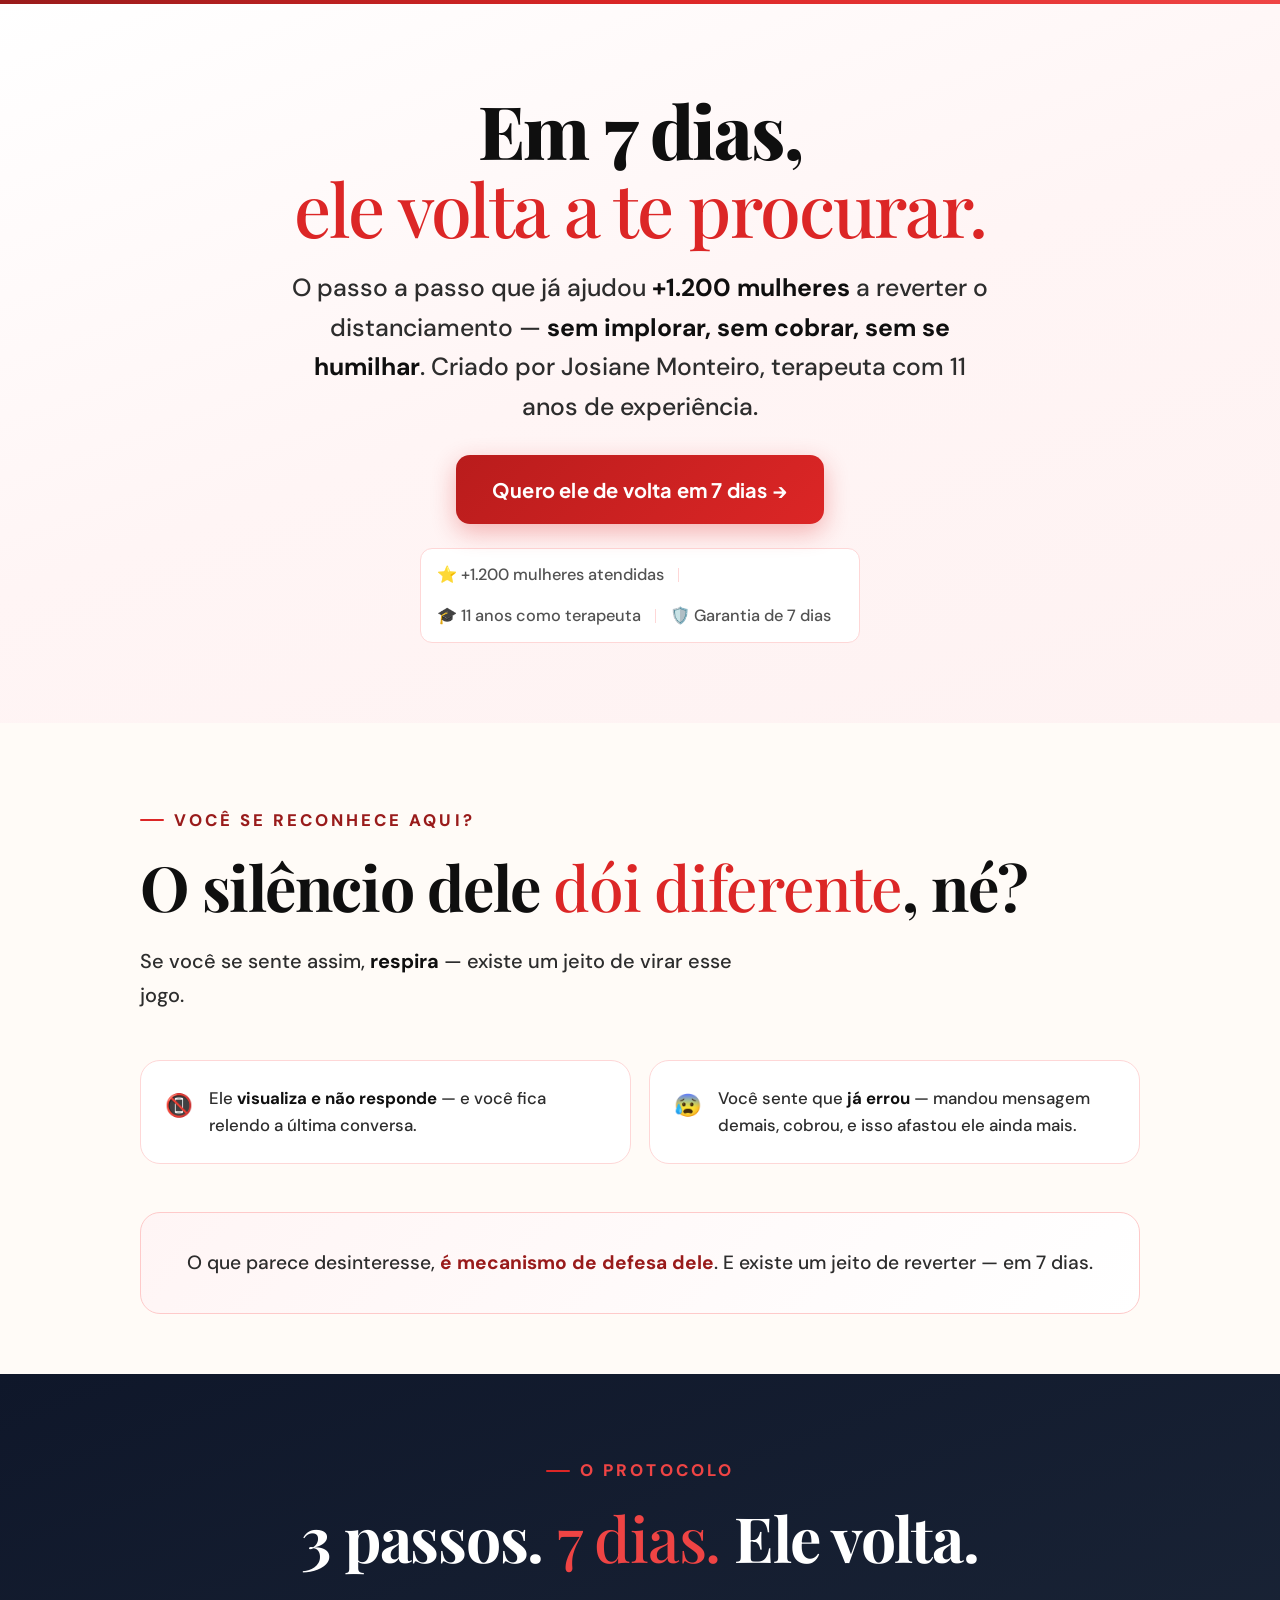
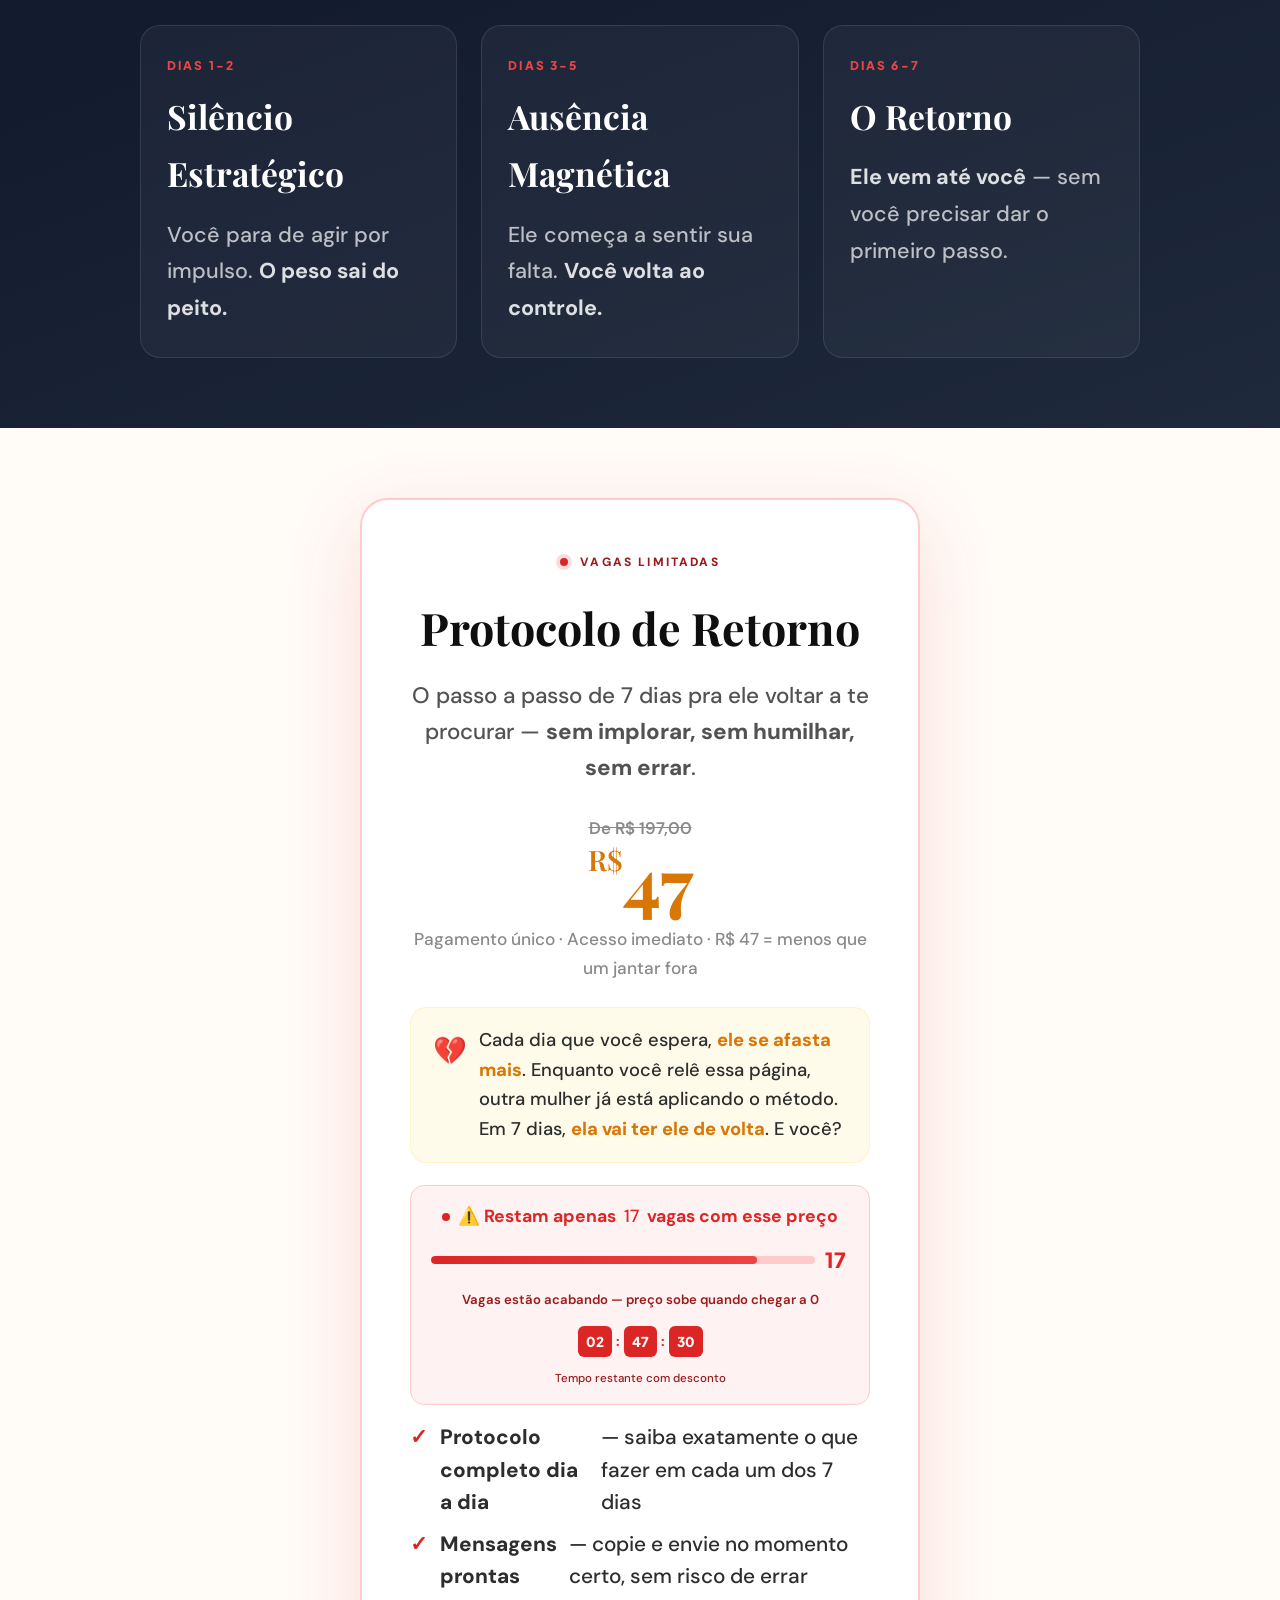
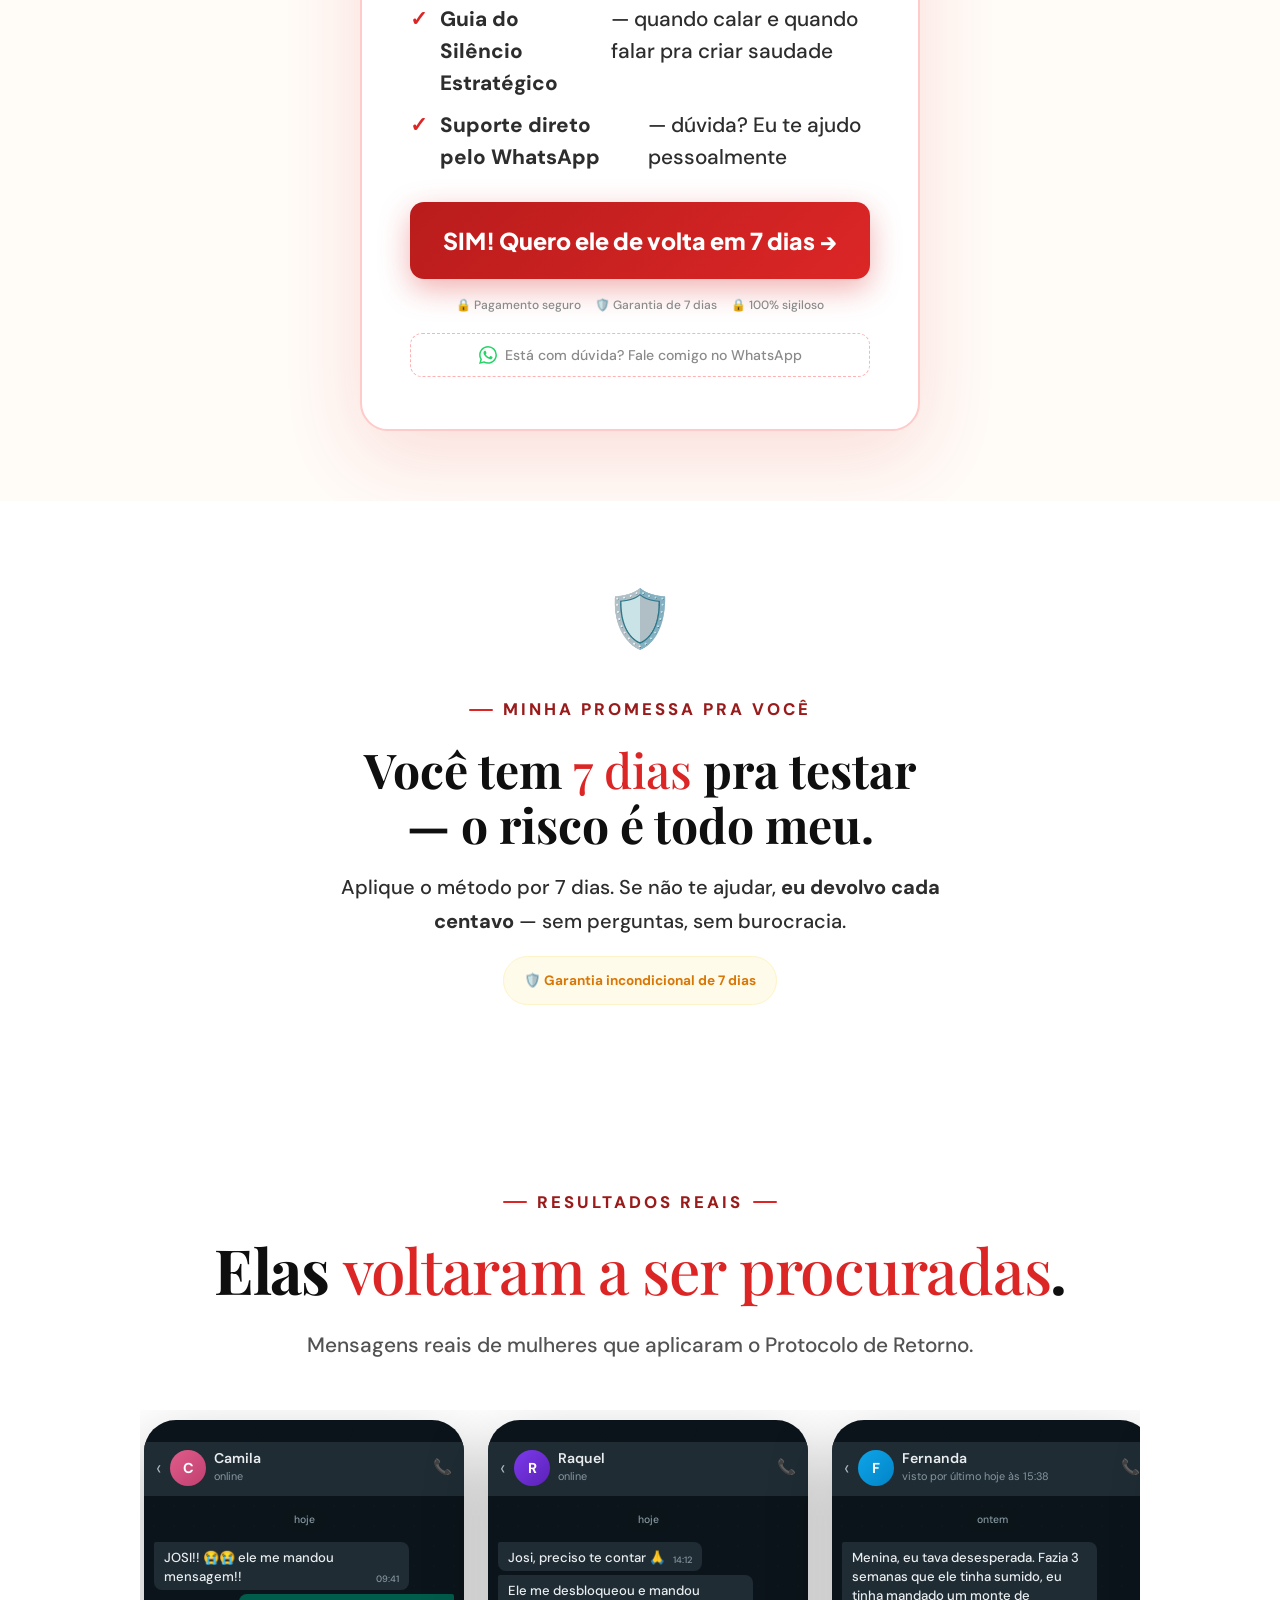
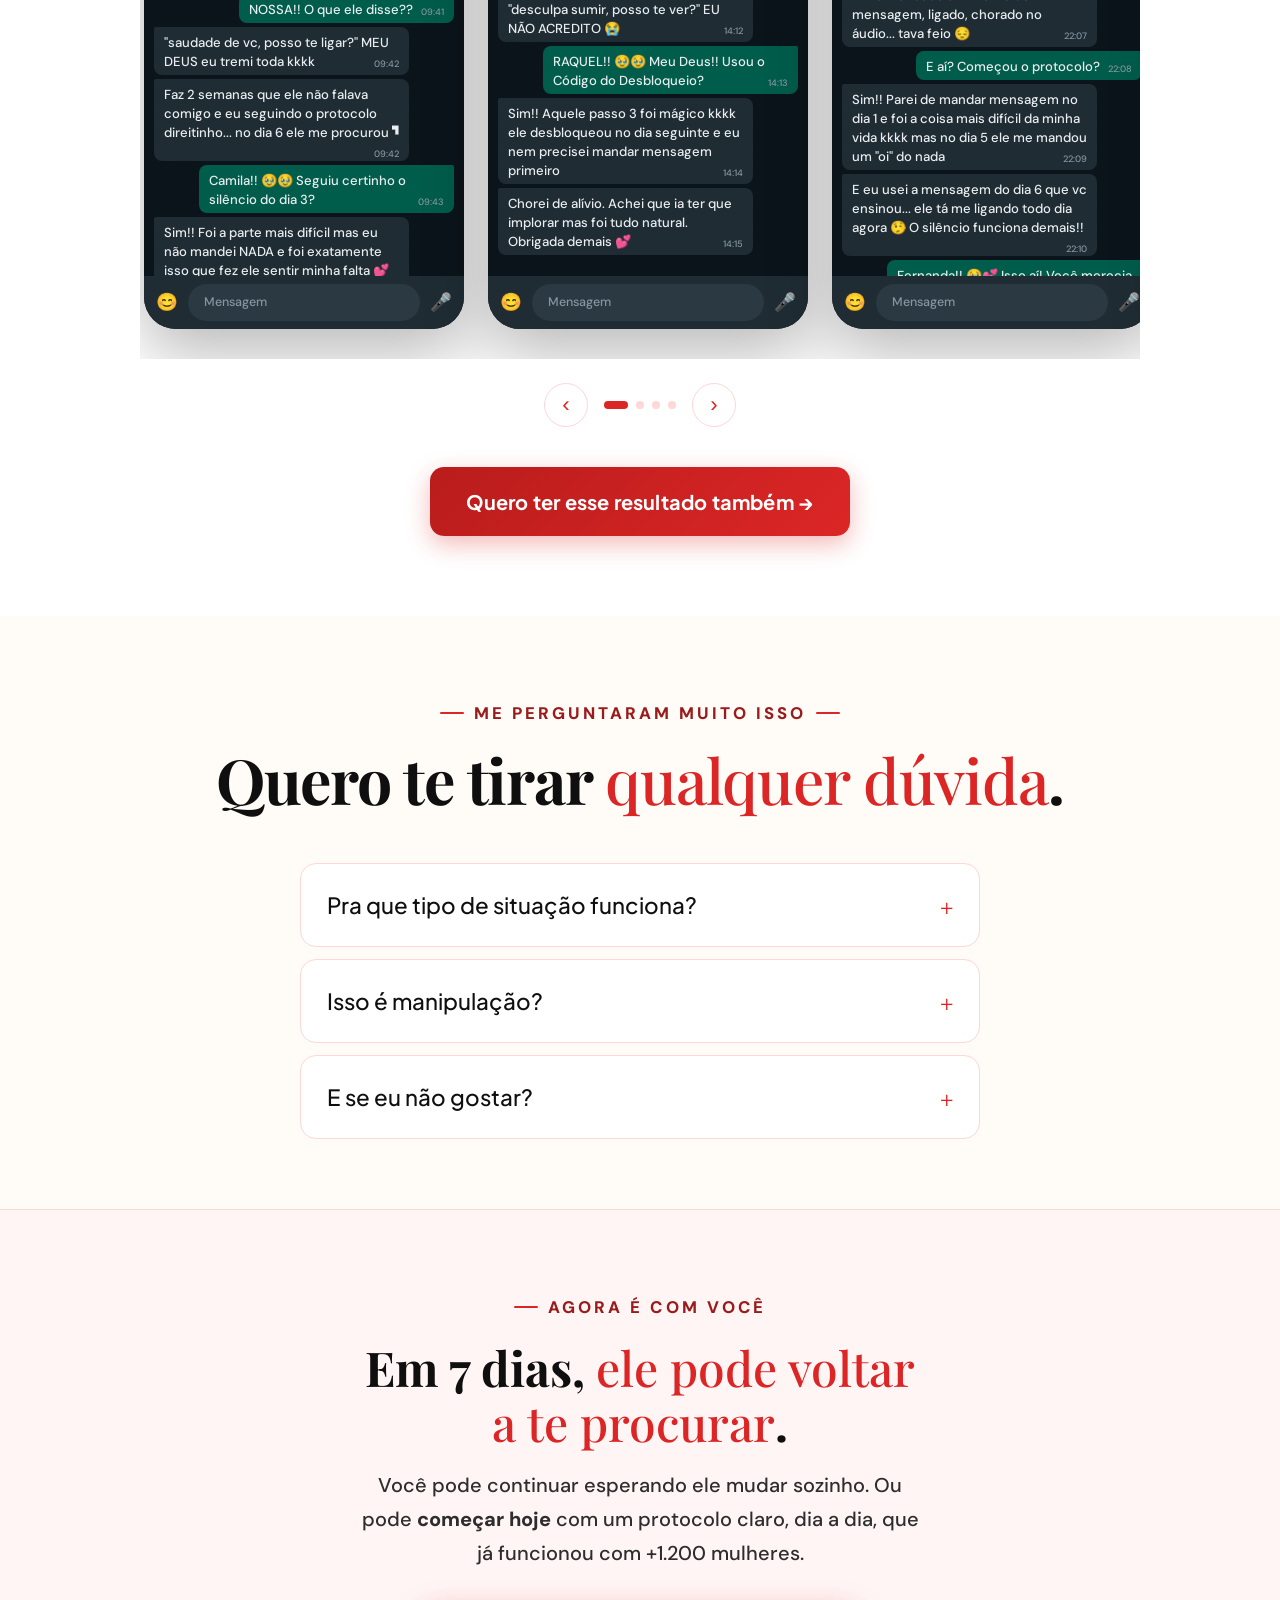
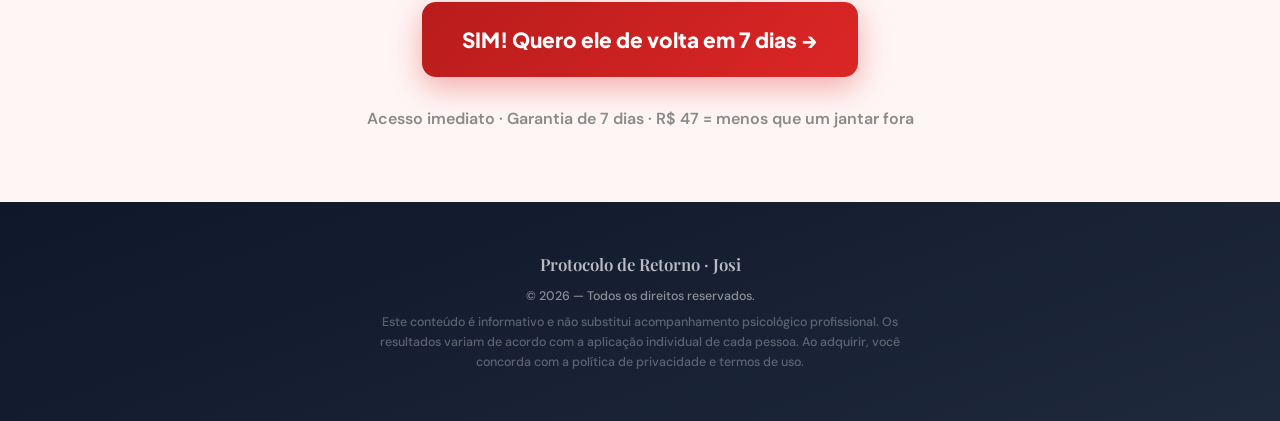
==== commit 939324da: "Add files via upload" ====
--- a/index.html
+++ b/index.html
@@ -1,306 +1,2631 @@
-<!DOCTYPE html>
-<html lang="pt-BR">
-<head>
-    <meta charset="UTF-8">
-    <meta name="viewport" content="width=device-width, initial-scale=1.0">
-    <meta name="description" content="Descubra como destravar seus planos e superar bloqueios mentais que impedem suas conquistas. Conheça o curso Destravador de Sonhos.">
-    <title>Destravador de Sonhos - Supere Bloqueios Mentais e Realize Seus Planos</title>
-    <link rel="stylesheet" href="css/style.css">
-    <link rel="stylesheet" href="https://cdn.jsdelivr.net/npm/@fortawesome/fontawesome-free@6.4.0/css/all.min.css">
-    <link rel="preconnect" href="https://fonts.googleapis.com">
-    <link rel="preconnect" href="https://fonts.gstatic.com" crossorigin>
-    <link href="https://fonts.googleapis.com/css2?family=Inter:wght@300;400;500;600;700;800&display=swap" rel="stylesheet">
-</head>
-<body>
-    <!-- Header -->
-    <header class="header">
-        <div class="container">
-            <div class="logo">
-                <i class="fas fa-brain"></i>
-                <span>Destravador de Sonhos</span>
-            </div>
-            <nav class="nav">
-                <a href="#problema" class="nav-link">O Problema</a>
-                <a href="#solucao" class="nav-link">A Solução</a>
-                <a href="#sobre" class="nav-link">Sobre</a>
-                <a href="#cta" class="nav-link cta-nav">Acessar Curso</a>
-            </nav>
-            <button class="mobile-menu-btn" id="mobileMenuBtn">
-                <i class="fas fa-bars"></i>
-            </button>
-        </div>
-    </header>
-
-    <!-- Mobile Menu -->
-    <div class="mobile-menu" id="mobileMenu">
-        <a href="#problema" class="mobile-link">O Problema</a>
-        <a href="#solucao" class="mobile-link">A Solução</a>
-        <a href="#sobre" class="mobile-link">Sobre</a>
-        <a href="#cta" class="mobile-link">Acessar Curso</a>
-    </div>
-
-    <!-- Hero Section -->
-    <section class="hero">
-        <div class="container">
-            <div class="hero-content">
-                <h1 class="hero-title">
-                    Você Sente Que Tem <span class="highlight">Planos e Ideias</span>, Mas Algo Sempre Te Trava na Hora de Agir?
-                </h1>
-                <p class="hero-subtitle">
-                    Muitas pessoas inteligentes e esforçadas não falham por falta de capacidade, mas por <strong>bloqueios mentais invisíveis</strong> que impedem a ação consistente.
-                </p>
-                <a href="#problema" class="btn btn-secondary">
-                    <i class="fas fa-chevron-down"></i> Entenda Seu Bloqueio
-                </a>
-            </div>
-            <div class="hero-image">
-                <div class="floating-icon">
-                    <i class="fas fa-lightbulb"></i>
-                </div>
-            </div>
-        </div>
-    </section>
-
-    <!-- Problema Section -->
-    <section class="problema" id="problema">
-        <div class="container">
-            <h2 class="section-title">Isso Acontece Com Você?</h2>
-            <p class="section-subtitle">Reconheça os sinais de que bloqueios mentais podem estar atrapalhando seu progresso:</p>
-            
-            <div class="cards-grid">
-                <div class="card">
-                    <div class="card-icon">
-                        <i class="fas fa-clock"></i>
-                    </div>
-                    <h3 class="card-title">Procrastinação Constante</h3>
-                    <p class="card-text">Você sabe exatamente o que precisa fazer, mas sempre encontra uma desculpa para adiar para amanhã, depois... e o tempo passa.</p>
-                </div>
-
-                <div class="card">
-                    <div class="card-icon">
-                        <i class="fas fa-tasks"></i>
-                    </div>
-                    <h3 class="card-title">Projetos Inacabados</h3>
-                    <p class="card-text">Começa cheio de empolgação e energia, mas no meio do caminho perde o fôlego e nunca termina o que começou.</p>
-                </div>
-
-                <div class="card">
-                    <div class="card-icon">
-                        <i class="fas fa-lock"></i>
-                    </div>
-                    <h3 class="card-title">Sensação de Travamento</h3>
-                    <p class="card-text">Sente que existe uma barreira invisível impedindo você de avançar, mesmo querendo muito alcançar seus objetivos.</p>
-                </div>
-
-                <div class="card">
-                    <div class="card-icon">
-                        <i class="fas fa-hourglass-half"></i>
-                    </div>
-                    <h3 class="card-title">Tempo Escorregando</h3>
-                    <p class="card-text">Tem a sensação angustiante de estar parado no mesmo lugar enquanto o tempo passa e os outros avançam.</p>
-                </div>
-            </div>
-
-            <div class="insight-box">
-                <div class="insight-icon">
-                    <i class="fas fa-check-circle"></i>
-                </div>
-                <div class="insight-content">
-                    <h3>A Boa Notícia É...</h3>
-                    <p>Esse tipo de bloqueio <strong>não está ligado à falta de capacidade ou inteligência</strong>. Muitas vezes, ele tem origem em padrões mentais que podem ser compreendidos e trabalhados com métodos adequados.</p>
-                </div>
-            </div>
-        </div>
-    </section>
-
-    <!-- Solução Section -->
-    <section class="solucao" id="solucao">
-        <div class="container">
-            <h2 class="section-title">O Método Destravador de Sonhos</h2>
-            <p class="section-subtitle">Uma abordagem estruturada para identificar e superar os bloqueios que impedem você de realizar seus planos</p>
-
-            <div class="solucao-content">
-                <div class="solucao-text">
-                    <h3>O Que Você Vai Descobrir</h3>
-                    <ul class="benefits-list">
-                        <li>
-                            <i class="fas fa-check"></i>
-                            <span>Como identificar os padrões mentais que travam sua ação</span>
-                        </li>
-                        <li>
-                            <i class="fas fa-check"></i>
-                            <span>Técnicas práticas para vencer a procrastinação crônica</span>
-                        </li>
-                        <li>
-                            <i class="fas fa-check"></i>
-                            <span>Estratégias para manter a consistência em seus projetos</span>
-                        </li>
-                        <li>
-                            <i class="fas fa-check"></i>
-                            <span>Métodos comprovados de desenvolvimento pessoal</span>
-                        </li>
-                        <li>
-                            <i class="fas fa-check"></i>
-                            <span>Como transformar ideias em ações concretas e resultados reais</span>
-                        </li>
-                    </ul>
-                </div>
-
-                <div class="solucao-highlight">
-                    <div class="author-box">
-                        <i class="fas fa-user-circle"></i>
-                        <div>
-                            <h4>Criado por Jair Peres</h4>
-                            <p>Especialista em desenvolvimento pessoal e destravamento de potencial humano</p>
-                        </div>
-                    </div>
-                    <div class="platform-info">
-                        <i class="fas fa-shield-alt"></i>
-                        <p>Curso disponibilizado através da <strong>Hotmart</strong>, plataforma líder em produtos digitais com pagamento 100% seguro</p>
-                    </div>
-                </div>
-            </div>
-        </div>
-    </section>
-
-    <!-- Aviso de Afiliação Section -->
-    <section class="affiliate-disclosure" id="afiliacao">
-        <div class="container">
-            <div class="disclosure-box">
-                <div class="disclosure-header">
-                    <i class="fas fa-megaphone"></i>
-                    <h3>📢 Divulgação Importante</h3>
-                </div>
-                <div class="disclosure-content">
-                    <p class="disclosure-main">
-                        Meu nome é <strong>Ronaldo da Cunha Silva</strong> e sou um <strong>afiliado independente</strong> do curso Destravador de Sonhos, criado por <strong>Jair Peres</strong>.
-                    </p>
-                    <p>
-                        Ao clicar no botão abaixo, você será direcionado para a <strong>plataforma Hotmart</strong>, onde o pagamento é processado de forma segura diretamente com o produtor do curso.
-                    </p>
-                    <p>
-                        Se você adquirir o produto através deste link, posso receber uma <strong>comissão como afiliado</strong>, sem nenhum custo adicional para você.
-                    </p>
-                    <p class="disclosure-footer">
-                        Esta comissão ajuda a manter este site no ar e me permite continuar compartilhando conteúdo de qualidade.
-                    </p>
-                </div>
-                <div class="disclosure-badges">
-                    <span class="badge"><i class="fas fa-handshake"></i> Transparência Total</span>
-                    <span class="badge"><i class="fas fa-dollar-sign"></i> Sem Custo Extra</span>
-                    <span class="badge"><i class="fas fa-lock"></i> Pagamento Seguro</span>
-                </div>
-            </div>
-        </div>
-    </section>
-
-    <!-- CTA Section -->
-    <section class="cta-section" id="cta">
-        <div class="container">
-            <div class="cta-box">
-                <h2 class="cta-title">Pronto Para Destravar Seus Planos?</h2>
-                <p class="cta-text">
-                    Acesse o curso completo na plataforma Hotmart e comece sua jornada de transformação hoje mesmo.
-                </p>
-                <a href="https://jairperes.com.br/destravadordesonhos/?ref=K103841242Y" 
-                   class="btn btn-primary btn-large" 
-                   target="_blank" 
-                   rel="noopener noreferrer"
-                   id="mainCta">
-                    <i class="fas fa-external-link-alt"></i>
-                    Acessar Curso na Hotmart
-                </a>
-                <p class="cta-disclaimer">
-                    <i class="fas fa-info-circle"></i>
-                    Você será redirecionado para a página oficial de vendas na plataforma Hotmart
-                </p>
-                <div class="trust-indicators">
-                    <div class="trust-item">
-                        <i class="fas fa-shield-alt"></i>
-                        <span>Pagamento Seguro</span>
-                    </div>
-                    <div class="trust-item">
-                        <i class="fas fa-undo"></i>
-                        <span>Garantia Hotmart</span>
-                    </div>
-                    <div class="trust-item">
-                        <i class="fas fa-headset"></i>
-                        <span>Suporte Direto</span>
-                    </div>
-                </div>
-            </div>
-        </div>
-    </section>
-
-    <!-- Sobre Section -->
-    <section class="sobre" id="sobre">
-        <div class="container">
-            <div class="sobre-content">
-                <div class="sobre-icon">
-                    <i class="fas fa-user-circle"></i>
-                </div>
-                <div class="sobre-text">
-                    <h2 class="section-title">Quem Está Por Trás Deste Site?</h2>
-                    <p>
-                        Olá! Meu nome é <strong>Ronaldo da Cunha Silva</strong>, e sou um entusiasta de desenvolvimento pessoal e transformação de vida.
-                    </p>
-                    <p>
-                        Criei este site para compartilhar produtos e cursos que acredito que podem genuinamente ajudar pessoas a superarem seus desafios e alcançarem seus objetivos.
-                    </p>
-                    <p>
-                        Atuo como <strong>afiliado independente</strong>, o que significa que não sou o criador dos cursos que divulgo, mas sim alguém que pesquisa, testa e recomenda conteúdos de qualidade.
-                    </p>
-                    <p class="sobre-highlight">
-                        <i class="fas fa-envelope"></i>
-                        <strong>Quer entrar em contato?</strong> Escreva para: <a href="mailto:ronaldoten07@gmail.com">ronaldoten07@gmail.com</a>
-                    </p>
-                </div>
-            </div>
-        </div>
-    </section>
-
-    <!-- Footer -->
-    <footer class="footer">
-        <div class="container">
-            <div class="footer-main">
-                <div class="footer-section">
-                    <h4>Informações Legais</h4>
-                    <p><strong>Responsável pelo site:</strong> Ronaldo da Cunha Silva</p>
-                    <p><strong>CPF:</strong> 121.496.937-20</p>
-                    <p><strong>Email:</strong> <a href="mailto:ronaldoten07@gmail.com">ronaldoten07@gmail.com</a></p>
-                </div>
-
-                <div class="footer-section">
-                    <h4>Sobre Este Site</h4>
-                    <p>Este é um site de divulgação como afiliado. O curso "Destravador de Sonhos" é de propriedade de <strong>Jair Peres</strong> e comercializado através da plataforma <strong>Hotmart</strong>.</p>
-                </div>
-
-                <div class="footer-section">
-                    <h4>Links Úteis</h4>
-                    <ul class="footer-links">
-                        <li><a href="privacy.html">Política de Privacidade</a></li>
-                        <li><a href="terms.html">Termos de Uso</a></li>
-                        <li><a href="mailto:ronaldoten07@gmail.com">Contato</a></li>
-                    </ul>
-                </div>
-            </div>
-
-            <div class="footer-disclaimer">
-                <p>
-                    <i class="fas fa-info-circle"></i>
-                    <strong>Aviso Importante:</strong> Este site não faz parte do site da Hotmart, Facebook, Google ou de qualquer uma dessas empresas. Além disso, este site NÃO é endossado por essas empresas de forma alguma. 
-                </p>
-                <p>
-                    Eventuais reclamações, dúvidas sobre o produto, reembolsos ou suporte técnico devem ser direcionados diretamente à <strong>Hotmart</strong> e ao produtor <strong>Jair Peres</strong>.
-                </p>
-            </div>
-
-            <div class="footer-bottom">
-                <p>&copy; 2026 Ronaldo da Cunha Silva - Todos os direitos reservados</p>
-            </div>
-        </div>
-    </footer>
-
-    <script src="js/main.js"></script>
-</body>
+<!doctype html>
+<html lang="pt-BR">
+<head>
+<meta charset="UTF-8">
+<meta content="width=device-width,initial-scale=1.0,maximum-scale=1.0,user-scalable=no" name="viewport">
+<title>Protocolo de Retorno — 7 dias para ele voltar a te procurar</title>
+<meta name="description" content="Um método de 7 dias criado para fazer ele voltar a te procurar — sem humilhação, sem suplicar, sem errar.">
+<link href="https://fonts.googleapis.com" rel="preconnect">
+<link crossorigin href="https://fonts.gstatic.com" rel="preconnect">
+<link href="https://fonts.googleapis.com/css2?family=Playfair+Display:wght@400;500;600;700;800&family=DM+Sans:wght@300;400;500;600;700&family=Plus+Jakarta+Sans:wght@500;600;700;800&display=swap" rel="stylesheet">
+<style>
+:root {
+  --rose:       #DC2626;
+  --rose-d:     #991B1B;
+  --rose-l:     #EF4444;
+  --rose-soft:  #FEF2F2;
+  --rose-pale:  #FFF5F5;
+  --rose-mid:   #FECACA;
+  --gold:       #F59E0B;
+  --gold-d:     #D97706;
+  --gold-l:     #FCD34D;
+  --gold-soft:  #FFFBEB;
+  --gold-pale:  #FEF3C7;
+  --white:      #ffffff;
+  --off-white:  #FFFBF7;
+  --ink:        #0F0F0F;
+  --ink2:       #2D2D2D;
+  --ink3:       #525252;
+  --ink4:       #8A8A8A;
+  --border:     #FED7D7;
+  --border-d:   #FEB2B2;
+}
+
+*,:before,:after { box-sizing:border-box; margin:0; padding:0; }
+em, i { font-style: normal; }
+
+body { font-weight: 500; }
+p, li, span, div { font-weight: 500; }
+strong, b { font-weight: 800; }
+
+.ident-txt, .psico-text p, .historia-text p, .ajuda-text > p,
+.carta-quote p, .garantia-text p, .faq-a-inner,
+.oferta-product-sub, .psico-highlight p, .desbloqueio-intro,
+.hero-sub, .cta-final-content > p, .ident-intro {
+  font-size: clamp(1.35rem, 4.2vw, 1.55rem);
+  font-weight: 500;
+  line-height: 1.75;
+}
+
+.modal-form label { font-size: 1.15rem; font-weight: 700; }
+.modal-form input, .modal-form select { font-size: 1.25rem; font-weight: 500; }
+.modal p { font-size: 1.25rem; font-weight: 500; }
+.pix-instr { font-size: 1.1rem; font-weight: 500; }
+.pix-copy-val { font-size: 1.05rem; font-weight: 600; }
+.pix-desc { font-size: 1.15rem; font-weight: 500; }
+.pix-note { font-size: 1.08rem; font-weight: 500; }
+.success-detail-row { font-size: 1.15rem; font-weight: 500; }
+html { scroll-behavior:smooth; -webkit-text-size-adjust:100%; }
+body {
+  background: var(--off-white);
+  color: var(--ink);
+  font-family: 'DM Sans', sans-serif;
+  font-size: 24px;
+  line-height: 1.7;
+  -webkit-font-smoothing: antialiased;
+  overflow-x: hidden;
+}
+@media (max-width:720px){ body { font-size: 23px; } }
+@media (max-width:480px){ body { font-size: 22px; } }
+
+img { max-width:100%; display:block; }
+a { color:inherit; text-decoration:none; }
+
+::-webkit-scrollbar { width:4px; }
+::-webkit-scrollbar-track { background: var(--rose-pale); }
+::-webkit-scrollbar-thumb { background: var(--rose-l); border-radius:2px; }
+::selection { background: var(--rose-mid); color: var(--ink); }
+
+.container    { width:92%; max-width:1000px; margin:0 auto; }
+.container-sm { width:92%; max-width:700px;  margin:0 auto; }
+.container-xs { width:92%; max-width:560px;  margin:0 auto; }
+
+/* ─── LANDING SCREEN — HOOK INTEGRADO ─── */
+.landing {
+  position: fixed; inset:0; z-index:100;
+  background: linear-gradient(160deg, #0F172A 0%, #1E293B 50%, #0F172A 100%);
+  display: flex; justify-content:center; align-items:center;
+  padding: 40px 20px;
+  overflow-y: auto;
+  transition: opacity .5s;
+}
+.landing.hidden { opacity:0; pointer-events:none; }
+
+/* Subtle grain overlay */
+.landing::before {
+  content:'';
+  position:absolute; inset:0;
+  background-image: url("data:image/svg+xml,%3Csvg viewBox='0 0 256 256' xmlns='http://www.w3.org/2000/svg'%3E%3Cfilter id='noise'%3E%3CfeTurbulence type='fractalNoise' baseFrequency='0.9' numOctaves='4' stitchTiles='stitch'/%3E%3C/filter%3E%3Crect width='100%25' height='100%25' filter='url(%23noise)' opacity='0.04'/%3E%3C/svg%3E");
+  pointer-events:none; z-index:0;
+}
+
+.landing-inner {
+  width:100%; max-width:580px;
+  text-align:center;
+  position: relative; z-index:1;
+}
+
+/* Avatar */
+.landing-avatar {
+  width:80px; height:80px;
+  border-radius:50%;
+  margin:0 auto 28px;
+  overflow:hidden;
+  border:2px solid rgba(240,138,176,.4);
+  box-shadow: 0 0 0 6px rgba(224,92,138,.08);
+}
+.landing-avatar img { width:100%; height:100%; object-fit:cover; }
+
+/* Hook headline — the TikTok message */
+.hook-eyebrow {
+  display:inline-block;
+  font-family: 'Plus Jakarta Sans', sans-serif;
+  font-size: .75rem;
+  font-weight: 800;
+  letter-spacing: .22em;
+  text-transform: uppercase;
+  color: var(--rose-l);
+  opacity: .7;
+  margin-bottom: 20px;
+}
+
+.hook-headline {
+  font-family: 'Playfair Display', serif;
+  font-size: clamp(2rem, 6.5vw, 3.2rem);
+  font-weight: 700;
+  color: #fff;
+  line-height: 1.12;
+  margin-bottom: 20px;
+  letter-spacing: -.02em;
+}
+.hook-headline .rose { color: var(--rose-l); }
+
+/* The insight line — reframe */
+.hook-insight {
+  background: rgba(255,255,255,.05);
+  border: 1px solid rgba(220,38,38,.2);
+  border-radius: 16px;
+  padding: 20px 24px;
+  margin: 0 auto 28px;
+  max-width: 480px;
+}
+.hook-insight p {
+  color: rgba(255,255,255,.75);
+  font-size: clamp(.95rem, 2.6vw, 1.05rem);
+  line-height: 1.7;
+  font-weight: 500;
+}
+.hook-insight strong {
+  color: #fff;
+  font-weight: 700;
+}
+.hook-insight .highlight {
+  display: block;
+  margin-top: 10px;
+  color: var(--rose-l);
+  font-family: 'Playfair Display', serif;
+  font-size: clamp(1rem, 2.8vw, 1.15rem);
+  font-weight: 600;
+  font-style: italic;
+}
+
+/* CTA buttons */
+.hook-cta-label {
+  font-family: 'Plus Jakarta Sans', sans-serif;
+  font-size: .8rem;
+  font-weight: 700;
+  letter-spacing: .1em;
+  text-transform: uppercase;
+  color: rgba(255,255,255,.4);
+  margin-bottom: 14px;
+}
+
+.l-choices { display:flex; flex-direction:column; gap:12px; max-width:480px; margin:0 auto; }
+
+.l-btn {
+  display:flex; align-items:center; gap:14px;
+  padding: 18px 22px;
+  border: 1.5px solid rgba(220,38,38,.25);
+  border-radius: 16px;
+  background: rgba(255,255,255,.04);
+  cursor:pointer; text-align:left;
+  transition: border-color .2s, box-shadow .2s, background .2s, transform .15s;
+  font-family: 'Plus Jakarta Sans', sans-serif;
+  position:relative; overflow:hidden;
+  width:100%;
+  backdrop-filter: blur(8px);
+}
+.l-btn:hover {
+  border-color: rgba(220,38,38,.6);
+  background: rgba(255,255,255,.08);
+  box-shadow: 0 8px 32px rgba(220,38,38,.2);
+  transform: translateY(-1px);
+}
+.l-btn:active { transform: scale(.98); }
+
+.l-btn-primary {
+  border-color: rgba(220,38,38,.5);
+  background: rgba(220,38,38,.1);
+}
+.l-btn-primary:hover { border-color: #EF4444; }
+
+.l-btn-icon {
+  width:44px; height:44px; flex-shrink:0;
+  background: rgba(220,38,38,.15);
+  border-radius:50%;
+  display:flex; align-items:center; justify-content:center;
+  font-size:1.2rem;
+  border: 1px solid rgba(220,38,38,.2);
+}
+
+.l-btn-text { flex:1; display:flex; flex-direction:column; gap:2px; }
+.l-btn-main-txt {
+  color: #fff;
+  font-size: clamp(1rem, 2.8vw, 1.1rem);
+  font-weight: 700;
+}
+.l-btn-sub-txt {
+  color: rgba(255,255,255,.45);
+  font-size: .82rem;
+  font-weight: 500;
+}
+.l-btn-arrow {
+  color: var(--rose-l);
+  font-size: 1.2rem;
+  flex-shrink:0;
+  opacity: .7;
+  transition: transform .2s, opacity .2s;
+}
+.l-btn:hover .l-btn-arrow { transform: translateX(4px); opacity:1; }
+
+.l-trust {
+  display:flex; align-items:center; justify-content:center;
+  flex-wrap:wrap; gap:12px;
+  margin-top:28px;
+  padding:12px 16px;
+  border: 1px solid rgba(255,255,255,.08);
+  border-radius:12px;
+  background: rgba(255,255,255,.03);
+}
+.l-trust-item {
+  display:flex; align-items:center; gap:6px;
+  font-size:.75rem; font-weight:500;
+  color: rgba(255,255,255,.4);
+}
+.l-trust-sep { width:1px; height:12px; background:rgba(255,255,255,.12); }
+
+/* ─── MAIN SITE ─── */
+.site { opacity:1; pointer-events:auto; transition: opacity .5s; }
+.site.revealed { opacity:1; pointer-events:auto; }
+
+.section-divider {
+  width:100%; height:1px;
+  background: linear-gradient(90deg, transparent, var(--border), transparent);
+}
+
+.section-label {
+  display:inline-flex; align-items:center; gap:10px;
+  font-size: 1.05rem; font-weight:800;
+  letter-spacing:.18em; text-transform:uppercase;
+  color: var(--rose-d);
+  margin-bottom:18px;
+}
+.section-label-line { width:24px; height:2px; background:var(--rose); border-radius:2px; }
+
+.section-title {
+  font-family: 'Playfair Display', serif;
+  font-size: clamp(2.6rem, 7.5vw, 3.9rem);
+  font-weight: 700;
+  color: var(--ink);
+  line-height: 1.12;
+  margin-bottom:22px;
+  letter-spacing:-.02em;
+}
+.section-title .rose { color: var(--rose); }
+
+/* ─── HERO — continua o gancho ─── */
+.hero {
+  background: linear-gradient(160deg, var(--white) 0%, var(--rose-pale) 50%, var(--rose-soft) 100%);
+  padding: 90px 0 80px;
+  position:relative;
+  overflow:hidden;
+}
+.hero:before {
+  content:'';
+  position:absolute; top:0; left:0; right:0; height:4px;
+  background: linear-gradient(90deg, #991B1B, #DC2626, #EF4444);
+}
+
+/* Bridge line — top of hero continues the TikTok hook */
+.hero-bridge {
+  background: #0F172A;
+  color: #fff;
+  padding: 14px 20px;
+  text-align: center;
+  font-family: 'Plus Jakarta Sans', sans-serif;
+  font-size: clamp(.82rem, 2.2vw, .92rem);
+  font-weight: 600;
+  letter-spacing: .01em;
+}
+.hero-bridge .rose-txt { color: var(--rose-l); }
+
+.hero-grid {
+  display:grid;
+  grid-template-columns:1fr;
+  gap:56px;
+  align-items:center;
+  max-width:700px;
+  margin:0 auto;
+  text-align:center;
+}
+@media(max-width:860px){
+  .hero-grid { grid-template-columns:1fr; gap:36px; text-align:center; }
+}
+
+.hero-content { z-index:2; position:relative; }
+
+.hero-pre {
+  display:inline-flex; align-items:center; gap:12px;
+  font-size:.82rem; font-weight:800;
+  letter-spacing:.18em; text-transform:uppercase;
+  color: var(--rose-d);
+  margin-bottom:24px;
+}
+.hero-pre-line { width:28px; height:2px; background:var(--rose); border-radius:2px; }
+
+/* New hook-mirroring hero headline */
+.hero-h1 {
+  font-family: 'Playfair Display', serif;
+  font-size: clamp(2.9rem, 8.5vw, 4.6rem);
+  font-weight: 800;
+  color: var(--ink);
+  line-height: 1.06;
+  margin-bottom: 22px;
+  letter-spacing:-.025em;
+}
+.hero-h1 .accent { color: var(--rose); display:block; }
+
+.hero-sub {
+  color: var(--ink2);
+  font-size: clamp(1.35rem, 4vw, 1.55rem);
+  line-height: 1.6;
+  margin-bottom:28px;
+  font-weight:500;
+}
+.hero-sub strong { color: var(--ink); font-weight:700; }
+
+/* Silence insight box — mirrors TikTok reframe right in the hero */
+.hero-insight-box {
+  background: var(--rose-pale);
+  border: 1.5px solid var(--rose-mid);
+  border-left: 4px solid #DC2626;
+  border-radius: 14px;
+  padding: 18px 20px;
+  margin-bottom: 28px;
+  text-align: left;
+}
+.hero-insight-box p {
+  color: var(--ink2);
+  font-size: clamp(1.2rem, 3.6vw, 1.4rem);
+  line-height: 1.65;
+  font-weight: 500;
+}
+.hero-insight-box strong { color: var(--rose-d); font-weight: 700; }
+@media(max-width:860px){ .hero-insight-box { text-align:left; } }
+
+.hero-cta-row {
+  display:flex; flex-wrap:wrap; gap:12px;
+  align-items:center;
+  justify-content:center;
+  margin-bottom:24px;
+}
+@media(max-width:860px){ .hero-cta-row { justify-content:center; } }
+
+.btn-primary {
+  display:inline-flex; align-items:center; gap:10px;
+  padding: 22px 36px;
+  background: linear-gradient(135deg, #B91C1C, #DC2626);
+  color: #FFFFFF;
+  font-family: 'Plus Jakarta Sans', sans-serif;
+  font-weight: 700; font-size: 1.25rem;
+  letter-spacing:.01em;
+  border:none; border-radius:14px;
+  cursor:pointer;
+  transition: transform .15s, box-shadow .2s;
+  box-shadow: 0 8px 24px rgba(220,38,38,.32);
+}
+.btn-primary:hover { transform: translateY(-2px); box-shadow: 0 12px 32px rgba(220,38,38,.42); }
+.btn-primary:active { transform: translateY(0); }
+
+.btn-secondary {
+  display:inline-flex; align-items:center; gap:8px;
+  padding: 22px 28px;
+  background: var(--white);
+  color: #DC2626;
+  font-family: 'Plus Jakarta Sans', sans-serif;
+  font-weight: 700; font-size: 1.2rem;
+  border: 1.5px solid #FECACA;
+  border-radius:14px;
+  cursor:pointer;
+  transition: background .2s, border-color .2s;
+}
+.btn-secondary:hover { background:#FEF2F2; border-color:#DC2626; }
+
+.hero-trust {
+  display:flex; align-items:center;
+  flex-wrap:wrap; gap:14px;
+  padding:12px 16px;
+  border:1px solid var(--border);
+  border-radius:12px;
+  background:var(--white);
+  max-width:440px;
+}
+@media(max-width:860px){ .hero-trust { margin: 0 auto; } }
+.htrust-item {
+  display:flex; align-items:center; gap:6px;
+  color:var(--ink3); font-size: 1.02rem; font-weight:500;
+}
+.htrust-sep { width:1px; height:14px; background:var(--border); }
+
+.hero-photo-wrap {
+  position:relative;
+  max-width:430px;
+  margin: 0 auto;
+}
+.hero-photo {
+  position:relative;
+  border-radius: 28px;
+  overflow:hidden;
+  box-shadow: 0 24px 70px rgba(220,38,38,.18), 0 4px 12px rgba(0,0,0,.06);
+  border: 6px solid var(--white);
+  aspect-ratio: 3/4;
+}
+.hero-photo img { width:100%; height:100%; object-fit:cover; display:block; }
+.hero-photo:before {
+  content:'';
+  position:absolute; inset:0;
+  background: linear-gradient(180deg, transparent 60%, rgba(192,64,112,.12));
+  z-index:2; pointer-events:none;
+}
+
+.hero-badge {
+  position:absolute;
+  bottom: -22px; left: 50%;
+  transform: translateX(-50%);
+  background: var(--white);
+  border: 1.5px solid var(--rose-mid);
+  border-radius: 999px;
+  padding: 12px 22px;
+  display:flex; align-items:center; gap:10px;
+  box-shadow: 0 10px 32px rgba(220,38,38,.18);
+  white-space:nowrap;
+  z-index:5;
+}
+.hero-badge-dot {
+  width:8px; height:8px; border-radius:50%;
+  background: #DC2626;
+  box-shadow: 0 0 0 4px rgba(220,38,38,.15);
+  animation: pulse 2s infinite;
+}
+@keyframes pulse {
+  0%,100% { box-shadow: 0 0 0 4px rgba(220,38,38,.15); }
+  50%     { box-shadow: 0 0 0 8px rgba(220,38,38,.05); }
+}
+.hero-badge-txt {
+  font-family: 'Plus Jakarta Sans', sans-serif;
+  font-size: 1rem; font-weight:700;
+  color:var(--ink);
+}
+
+/* ─── CARTA PESSOAL ─── */
+.carta-section {
+  background: var(--white);
+  padding: 70px 0 60px;
+}
+
+.carta-quote {
+  background: var(--rose-pale);
+  border: 1.5px solid var(--rose-mid);
+  border-radius:24px;
+  max-width:720px;
+  margin: 0 auto;
+  padding: 44px 48px;
+  position:relative;
+  font-family: 'Playfair Display', serif;
+}
+@media(max-width:720px){ .carta-quote { padding: 32px 24px; border-radius:18px; } }
+
+.carta-quote:before {
+  content:'"';
+  font-family: 'Playfair Display', serif;
+  font-size:6rem; font-weight:700;
+  color: var(--rose-l);
+  position:absolute;
+  top:-10px; left:24px;
+  line-height:1;
+  opacity:.5;
+}
+
+.carta-quote p {
+  color: var(--ink2);
+  font-size: clamp(1.15rem, 3vw, 1.35rem);
+  line-height:1.75;
+  font-style:normal;
+  font-weight:500;
+}
+.carta-quote p + p { margin-top:14px; }
+.carta-quote strong { color: var(--rose-d); font-weight:700; font-style:normal; }
+
+.carta-sign {
+  display:flex; align-items:center; gap:14px;
+  margin-top:28px;
+  padding-top:24px;
+  border-top: 1px solid var(--border);
+}
+.carta-sign-avatar {
+  width:54px; height:54px; border-radius:50%;
+  overflow:hidden;
+  border:2px solid var(--white);
+  box-shadow: 0 4px 14px rgba(220,38,38,.15);
+  flex-shrink:0;
+}
+.carta-sign-avatar img { width:100%; height:100%; object-fit:cover; }
+.carta-sign-info { font-family: 'DM Sans', sans-serif; font-style:normal; }
+.carta-sign-name { font-family: 'Playfair Display', serif; font-size: 1.3rem; font-weight:700; color: var(--ink); }
+.carta-sign-role { font-size: 1.05rem; color: var(--ink3); font-weight:500; }
+
+/* ─── IDENTIFICAÇÃO ─── */
+.ident-section {
+  background: var(--off-white);
+  padding: 70px 0 60px;
+}
+
+.ident-intro {
+  color: var(--ink2);
+  font-size: clamp(1.05rem, 2.8vw, 1.25rem);
+  line-height:1.7;
+  max-width:620px;
+  margin-bottom:48px;
+}
+.ident-intro strong { color: var(--ink); font-weight:700; }
+
+.ident-grid {
+  display:grid;
+  grid-template-columns:1fr 1fr;
+  gap:18px;
+  margin-bottom:48px;
+}
+@media(max-width:560px){ .ident-grid { grid-template-columns:1fr; } }
+
+.ident-item {
+  background: var(--white);
+  border: 1.5px solid var(--border);
+  border-radius:20px;
+  padding:24px;
+  display:flex; align-items:flex-start; gap:16px;
+  transition: border-color .2s, box-shadow .2s;
+}
+.ident-item:hover {
+  border-color: #EF4444;
+  box-shadow: 0 8px 28px rgba(220,38,38,.08);
+}
+
+.ident-ico { font-size:1.4rem; flex-shrink:0; margin-top:2px; }
+.ident-txt {
+  color: var(--ink2);
+  font-size: clamp(.95rem, 2.6vw, 1.05rem);
+  line-height:1.6;
+}
+.ident-txt strong { color:var(--ink); font-weight:700; }
+
+.ident-reveal {
+  background: linear-gradient(135deg, var(--rose-pale), var(--white));
+  border: 1.5px solid var(--rose-mid);
+  border-radius:20px;
+  padding:34px 36px;
+  text-align:center;
+}
+.ident-reveal p {
+  color:var(--ink2);
+  font-size: clamp(1.05rem, 2.8vw, 1.2rem);
+  line-height:1.65;
+}
+.ident-reveal strong { color:var(--rose-d); font-weight:700; }
+
+/* ─── MINHA HISTÓRIA ─── */
+.historia-section {
+  background: var(--white);
+  padding: 70px 0;
+}
+
+.historia-grid {
+  display:grid;
+  grid-template-columns: .95fr 1.05fr;
+  gap:60px;
+  align-items:center;
+}
+@media(max-width:860px){
+  .historia-grid { grid-template-columns:1fr; gap:40px; }
+}
+
+.historia-photo-wrap { position:relative; }
+.historia-photo {
+  position:relative;
+  border-radius: 24px;
+  overflow:hidden;
+  box-shadow: 0 20px 60px rgba(220,38,38,.15), 0 4px 12px rgba(0,0,0,.05);
+  aspect-ratio: 3/4;
+  max-width: 420px;
+  margin: 0 auto;
+}
+.historia-photo img { width:100%; height:100%; object-fit:cover; display:block; }
+
+.historia-photo-tag {
+  position:absolute;
+  bottom:18px; left:18px; right:18px;
+  background: rgba(255,255,255,.96);
+  backdrop-filter: blur(8px);
+  border-radius: 14px;
+  padding: 12px 16px;
+  font-family: 'Playfair Display', serif;
+  font-style:normal;
+  font-size: .95rem;
+  color: var(--ink2);
+  border: 1px solid rgba(240,200,216,.6);
+}
+
+.historia-text p {
+  color: var(--ink2);
+  font-size: clamp(1rem, 2.7vw, 1.1rem);
+  line-height:1.8;
+}
+.historia-text p + p { margin-top:16px; }
+.historia-text strong { color: var(--ink); font-weight:700; }
+.historia-text em { color: var(--rose-d); font-style:normal; font-weight:500; }
+
+/* ─── PSICOLOGIA ─── */
+.psico-section {
+  background: var(--off-white);
+  padding: 70px 0;
+}
+
+.psico-grid {
+  display:grid;
+  grid-template-columns:1fr 1fr;
+  gap:60px;
+  align-items:start;
+}
+@media(max-width:700px){ .psico-grid { grid-template-columns:1fr; gap:40px; } }
+
+.psico-h2 {
+  font-family: 'Playfair Display', serif;
+  font-size: clamp(2.3rem, 6.8vw, 3.3rem);
+  font-weight: 700;
+  color: var(--ink);
+  line-height: 1.15;
+  margin-bottom:22px;
+  letter-spacing:-.02em;
+}
+.psico-h2 .rose { color: var(--rose); }
+
+.psico-text p { color: var(--ink2); line-height:1.8; }
+.psico-text p + p { margin-top:14px; }
+.psico-text strong { color: var(--ink); font-weight:700; }
+
+.psico-highlight {
+  background: var(--rose-pale);
+  border: 1.5px solid var(--rose-mid);
+  border-left: 4px solid #DC2626;
+  border-radius:14px;
+  padding:20px 22px;
+  margin-top:18px;
+}
+.psico-highlight p {
+  color: var(--ink2);
+  font-size: clamp(1.25rem, 3.6vw, 1.45rem) !important;
+  line-height:1.65 !important;
+}
+.psico-highlight strong { color: var(--rose-d); font-weight:800; }
+
+.psico-card-stack { display:flex; flex-direction:column; gap:14px; }
+
+.psico-card {
+  background: var(--white);
+  border: 1.5px solid var(--border);
+  border-radius:16px;
+  padding:20px 22px;
+  display:flex; gap:16px; align-items:flex-start;
+  transition: border-color .2s, box-shadow .2s;
+}
+.psico-card:hover { border-color: #EF4444; box-shadow: 0 6px 20px rgba(220,38,38,.08); }
+
+.psico-card-num {
+  font-family: 'Playfair Display', serif;
+  font-size: 2rem; font-weight:700;
+  color: var(--rose-l);
+  line-height:1; flex-shrink:0;
+  width:38px;
+}
+.psico-card-body strong {
+  display:block; font-size: 1.2rem; font-weight:700;
+  color: var(--ink); margin-bottom:6px;
+}
+.psico-card-body span { font-size: 1.1rem; color:var(--ink3); line-height:1.55; }
+
+/* ─── COMO VOU TE AJUDAR ─── */
+.ajuda-section {
+  background: var(--white);
+  padding: 70px 0;
+}
+
+.ajuda-grid {
+  display:grid;
+  grid-template-columns:1.1fr .9fr;
+  gap:60px;
+  align-items:center;
+}
+@media(max-width:860px){ .ajuda-grid { grid-template-columns:1fr; gap:40px; } }
+
+.ajuda-text h2 {
+  font-family: 'Playfair Display', serif;
+  font-size: clamp(2.4rem, 6.8vw, 3.5rem);
+  font-weight: 700;
+  color: var(--ink);
+  line-height: 1.15;
+  margin-bottom:22px;
+  letter-spacing: -.02em;
+}
+.ajuda-text h2 .rose { color: var(--rose); }
+
+.ajuda-list {
+  list-style:none;
+  display:grid;
+  grid-template-columns:repeat(2, minmax(0, 1fr));
+  gap:16px;
+  margin-top:28px;
+}
+.ajuda-list li {
+  position:relative;
+  min-height:100%;
+  padding:18px 18px 18px 56px;
+  border:1px solid var(--border);
+  border-radius:18px;
+  background:linear-gradient(180deg, #fff7fa 0%, #ffffff 100%);
+  box-shadow:0 14px 34px rgba(220,38,38,.08);
+  color: var(--ink2);
+  font-size: clamp(.95rem, 2.5vw, 1.05rem);
+  line-height:1.65;
+}
+.ajuda-list li::before {
+  content:'✓';
+  position:absolute;
+  left:18px;
+  top:18px;
+  width:26px;
+  height:26px;
+  border-radius:50%;
+  display:flex;
+  align-items:center;
+  justify-content:center;
+  background:linear-gradient(135deg, #DC2626, #991B1B);
+  color:#fff;
+  font-weight:800;
+  box-shadow:0 8px 18px rgba(220,38,38,.22);
+}
+.ajuda-list li strong { color: var(--ink); font-weight:700; }
+@media(max-width:720px){
+  .ajuda-list { grid-template-columns:1fr; }
+}
+
+.ajuda-photo-col { display:flex; justify-content:center; }
+.ajuda-photo-wrap { position:relative; }
+.ajuda-photo-deco {
+  position:absolute;
+  top:-18px; right:-18px;
+  width:100%; height:100%;
+  border-radius:24px;
+  border:2px solid var(--rose-mid);
+  z-index:0;
+}
+.ajuda-photo {
+  position:relative; z-index:1;
+  border-radius:24px;
+  overflow:hidden;
+  box-shadow: 0 20px 56px rgba(220,38,38,.15);
+  aspect-ratio: 3/4;
+  max-width:360px;
+}
+.ajuda-photo img { width:100%; height:100%; object-fit:cover; }
+
+/* ─── SOLUÇÃO 7 DIAS ─── */
+.solucao-section {
+  background: linear-gradient(160deg, #0F172A 0%, #1E293B 100%);
+  padding: 70px 0;
+}
+
+.sol-header {
+  text-align:center;
+  margin-bottom:52px;
+}
+.sol-header .section-label { color: var(--rose-l); justify-content:center; }
+.sol-header .section-title { color: var(--white); }
+.sol-header .section-title .rose { color: var(--rose-l); }
+.sol-header > p { color: rgba(255,255,255,.55); font-size: clamp(.95rem, 2.5vw, 1.05rem); }
+
+.pillars {
+  display:grid;
+  grid-template-columns:repeat(3,1fr);
+  gap:24px;
+}
+@media(max-width:700px){ .pillars { grid-template-columns:1fr; } }
+
+.pillar {
+  background: rgba(255,255,255,.04);
+  border: 1.5px solid rgba(255,255,255,.1);
+  border-radius:20px;
+  padding:30px 26px;
+  transition: border-color .2s, background .2s;
+}
+.pillar:hover { border-color: rgba(240,138,176,.4); background: rgba(255,255,255,.07); }
+
+.pillar-day {
+  font-family: 'Plus Jakarta Sans', sans-serif;
+  font-size: .75rem; font-weight:800;
+  letter-spacing:.18em; text-transform:uppercase;
+  color: var(--rose-l);
+  margin-bottom:12px;
+}
+.pillar-title {
+  font-family: 'Playfair Display', serif;
+  font-size: clamp(1.7rem, 4.4vw, 2.1rem);
+  font-weight:700;
+  color: var(--white);
+  margin-bottom:14px;
+}
+.pillar-desc {
+  color: rgba(255,255,255,.7);
+  font-size: clamp(1.18rem, 3.4vw, 1.35rem);
+  line-height:1.7;
+}
+.pillar-desc strong { color: rgba(255,255,255,.85); font-weight:700; }
+
+/* ─── OFERTA ─── */
+.oferta-section {
+  background: var(--off-white);
+  padding: 70px 0;
+}
+
+.oferta-box {
+  background: var(--white);
+  border: 2px solid var(--rose-mid);
+  border-radius:28px;
+  max-width:560px;
+  margin:0 auto;
+  padding: 52px 48px;
+  text-align:center;
+  box-shadow: 0 24px 80px rgba(220,38,38,.14);
+}
+@media(max-width:620px){ .oferta-box { padding:36px 24px; border-radius:20px; } }
+
+.oferta-box-pre {
+  display:flex; align-items:center; justify-content:center; gap:12px;
+  font-size:.75rem; font-weight:800;
+  letter-spacing:.18em; text-transform:uppercase;
+  color:var(--rose-d);
+  margin-bottom:18px;
+}
+
+.oferta-product-name {
+  font-family: 'Playfair Display', serif;
+  font-size: clamp(2.2rem, 6vw, 2.8rem);
+  font-weight:700;
+  color: var(--ink);
+  margin-bottom:12px;
+}
+.oferta-product-sub {
+  color: var(--ink3);
+  font-size: clamp(1.2rem, 3.6vw, 1.4rem) !important;
+  line-height:1.6 !important;
+  margin-bottom:28px;
+}
+
+.oferta-price-old {
+  font-size: 1.05rem; font-weight:600;
+  color: var(--ink4);
+  text-decoration:line-through;
+  margin-bottom:4px;
+}
+.oferta-price-now {
+  font-family: 'Playfair Display', serif;
+  font-size: clamp(3.2rem, 9vw, 4.4rem);
+  font-weight:800;
+  color: var(--gold-d);
+  line-height:1;
+  margin-bottom:8px;
+}
+.oferta-price-now small { font-size:.4em; vertical-align:top; font-weight:600; color:var(--gold-d); }
+.oferta-price-info {
+  font-size: 1.08rem; font-weight:500;
+  color: var(--ink4);
+  margin-bottom:24px;
+}
+
+.ancora-emocional {
+  background: var(--gold-soft);
+  border: 1.5px solid var(--gold-pale);
+  border-radius: 16px;
+  padding: 18px 22px;
+  margin: 14px 0 22px;
+  text-align: left;
+  display: flex;
+  align-items: flex-start;
+  gap: 12px;
+}
+.ancora-emocional-icon { font-size: 1.7rem; flex-shrink:0; margin-top:2px; }
+.ancora-emocional p {
+  color: var(--ink2);
+  font-size: 1.15rem !important;
+  line-height: 1.6 !important;
+  margin: 0;
+  font-weight: 500;
+}
+.ancora-emocional p strong { color: var(--gold-d); font-weight: 800; }
+
+.vagas-oferta {
+  display: flex;
+  flex-direction: column;
+  align-items: center;
+  justify-content: center;
+  gap: 10px;
+  background: #FEF2F2;
+  border: 1.5px solid #FECACA;
+  border-radius: 14px;
+  padding: 16px 20px;
+  margin-bottom: 16px;
+}
+.vagas-oferta-top {
+  display: flex;
+  align-items: center;
+  gap: 8px;
+  font-size: 1.1rem;
+  font-weight: 700;
+  color: #DC2626;
+}
+.vagas-oferta-dot {
+  width:8px; height:8px; border-radius:50%;
+  background: #DC2626;
+  animation: pulse 1.5s infinite;
+  flex-shrink:0;
+}
+.vagas-countdown-row {
+  display: flex;
+  align-items: center;
+  gap: 6px;
+  width: 100%;
+}
+.vagas-countdown-bar {
+  flex: 1;
+  height: 8px;
+  background: #FECACA;
+  border-radius: 4px;
+  overflow: hidden;
+}
+.vagas-countdown-fill {
+  height: 100%;
+  background: linear-gradient(90deg, #DC2626, #EF4444);
+  border-radius: 4px;
+  transition: width 1s ease;
+}
+.vagas-countdown-num {
+  font-family: 'Plus Jakarta Sans', sans-serif;
+  font-size: 1.3rem;
+  font-weight: 800;
+  color: #DC2626;
+  min-width: 28px;
+  text-align: center;
+}
+.vagas-countdown-label {
+  font-size: .82rem;
+  font-weight: 600;
+  color: #991B1B;
+  text-align: center;
+  margin-top: 2px;
+}
+.vagas-timer {
+  display: flex;
+  align-items: center;
+  justify-content: center;
+  gap: 4px;
+  margin-top: 4px;
+}
+.vagas-timer-block {
+  background: #DC2626;
+  color: #fff;
+  border-radius: 6px;
+  padding: 4px 8px;
+  font-family: 'Plus Jakarta Sans', sans-serif;
+  font-size: .85rem;
+  font-weight: 800;
+  min-width: 32px;
+  text-align: center;
+}
+.vagas-timer-sep {
+  font-size: .85rem;
+  font-weight: 800;
+  color: #DC2626;
+}
+.vagas-timer-label {
+  font-size: .72rem;
+  font-weight: 500;
+  color: #991B1B;
+  margin-top: 2px;
+}
+
+.oferta-includes {
+  display:flex; flex-direction:column; gap:10px;
+  margin-bottom:28px;
+  text-align:left;
+}
+.oferta-includes-item {
+  display:flex; align-items:flex-start; gap:12px;
+  font-size: clamp(1.15rem, 3.4vw, 1.3rem);
+  color: var(--ink2);
+  line-height:1.55;
+}
+.oferta-includes-item::before { content:'✓'; color:#DC2626; font-weight:800; flex-shrink:0; }
+
+.oferta-cta {
+  display:block; width:100%;
+  padding: 24px 28px;
+  background: linear-gradient(135deg, #B91C1C, #DC2626);
+  color: #FFFFFF;
+  border:none; border-radius:14px;
+  font-family: 'Plus Jakarta Sans', sans-serif;
+  font-weight: 800; font-size: clamp(1.25rem, 3.8vw, 1.45rem);
+  cursor:pointer;
+  transition: transform .15s, box-shadow .2s;
+  box-shadow: 0 10px 30px rgba(220,38,38,.36);
+  margin-bottom:16px;
+}
+.oferta-cta:hover { transform: translateY(-2px); box-shadow: 0 16px 40px rgba(220,38,38,.46); }
+
+.oferta-secure {
+  display:flex; align-items:center; justify-content:center;
+  flex-wrap:wrap; gap:14px;
+  font-size:.75rem; font-weight:600;
+  color: var(--ink4);
+}
+
+/* WhatsApp doubt button */
+.oferta-whatsapp-doubt {
+  display: flex;
+  align-items: center;
+  justify-content: center;
+  gap: 8px;
+  margin-top: 18px;
+  padding: 12px 18px;
+  background: transparent;
+  border: 1.5px dashed var(--border-d);
+  border-radius: 12px;
+  color: var(--ink4);
+  font-size: .88rem;
+  font-weight: 500;
+  cursor: pointer;
+  transition: all .25s;
+  text-decoration: none;
+  width: 100%;
+}
+.oferta-whatsapp-doubt:hover {
+  border-color: #25d366;
+  color: #16a34a;
+  background: rgba(37,211,102,.04);
+}
+.oferta-whatsapp-doubt svg {
+  width: 18px;
+  height: 18px;
+  fill: #25d366;
+  flex-shrink: 0;
+}
+.oferta-whatsapp-doubt span {
+  line-height: 1.3;
+}
+
+/* ─── DESBLOQUEIO ─── */
+.desbloqueio-section {
+  background: linear-gradient(160deg, #0F172A 0%, #1E293B 100%);
+  padding: 60px 0;
+}
+
+.desbloqueio-box {
+  max-width:600px;
+  margin:0 auto;
+  text-align:center;
+}
+
+.desbloqueio-tag {
+  display:inline-block;
+  font-family: 'Plus Jakarta Sans', sans-serif;
+  font-size:.72rem; font-weight:800;
+  letter-spacing:.2em; text-transform:uppercase;
+  color: var(--rose-l);
+  background: rgba(220,38,38,.15);
+  border:1px solid rgba(240,138,176,.2);
+  border-radius:999px;
+  padding:6px 16px;
+  margin-bottom:20px;
+}
+
+.desbloqueio-h2 {
+  font-family: 'Playfair Display', serif;
+  font-size: clamp(2.4rem, 7vw, 3.5rem);
+  font-weight:700;
+  color: var(--white);
+  margin-bottom:20px;
+  line-height:1.12;
+}
+.desbloqueio-h2 .rose { color: var(--rose-l); }
+
+.desbloqueio-intro {
+  color: rgba(255,255,255,.75) !important;
+  font-size: clamp(1.25rem, 3.6vw, 1.45rem) !important;
+  line-height:1.7 !important;
+  margin-bottom:28px;
+}
+.desbloqueio-intro strong { color: rgba(255,255,255,.85); font-weight:700; }
+
+.desbloqueio-list {
+  list-style:none;
+  display:flex; flex-direction:column; gap:10px;
+  margin-bottom:28px;
+  text-align:left;
+  max-width:420px;
+  margin-left:auto; margin-right:auto;
+}
+.desbloqueio-list li {
+  display:flex; align-items:flex-start; gap:12px;
+  color:rgba(255,255,255,.6);
+  font-size: clamp(.88rem, 2.3vw, .95rem);
+  line-height:1.5;
+}
+.desbloqueio-list li::before { content:'→'; color:#EF4444; font-weight:800; flex-shrink:0; }
+
+.desbloqueio-pricing {
+  display:flex; align-items:baseline; justify-content:center; gap:14px;
+  margin-bottom:24px;
+}
+.desbloqueio-old {
+  font-size:.85rem; font-weight:600;
+  color:rgba(255,255,255,.35);
+  text-decoration:line-through;
+}
+.desbloqueio-now {
+  font-family:'Playfair Display',serif;
+  font-size:clamp(2.4rem, 7vw, 3.2rem);
+  font-weight:800;
+  color:var(--gold-l);
+  line-height:1;
+}
+.desbloqueio-now small { font-size:.42em; font-weight:600; vertical-align:top; }
+
+.desbloqueio-cta {
+  display:inline-flex; align-items:center; gap:10px;
+  padding: 18px 36px;
+  background: linear-gradient(135deg, #B91C1C, #DC2626);
+  color: #FFFFFF;
+  border:none; border-radius:14px;
+  font-family: 'Plus Jakarta Sans', sans-serif;
+  font-weight: 800; font-size: 1rem;
+  cursor:pointer;
+  transition: transform .15s, background .2s;
+  box-shadow: 0 10px 28px rgba(220,38,38,.3);
+}
+.desbloqueio-cta:hover { transform:translateY(-2px); background:#DC2626; }
+
+/* ─── GARANTIA ─── */
+.garantia-section {
+  background: var(--white);
+  padding: 70px 0;
+}
+
+.garantia-grid {
+  display:grid;
+  grid-template-columns:.8fr 1.2fr;
+  gap:60px;
+  align-items:center;
+}
+@media(max-width:860px){ .garantia-grid { grid-template-columns:1fr; gap:40px; } }
+
+.garantia-photo-wrap { display:flex; justify-content:center; }
+.garantia-photo {
+  position:relative;
+  border-radius:24px;
+  overflow:hidden;
+  box-shadow: 0 20px 56px rgba(220,38,38,.12);
+  max-width:320px;
+  aspect-ratio:1/1;
+}
+.garantia-photo img { width:100%; height:100%; object-fit:cover; display:block; }
+.garantia-shield {
+  position:absolute; bottom:16px; right:16px;
+  background:var(--white);
+  border-radius:50%;
+  width:56px; height:56px;
+  display:flex; align-items:center; justify-content:center;
+  font-size:1.6rem;
+  box-shadow:0 6px 20px rgba(0,0,0,.1);
+}
+
+.garantia-text h2 {
+  font-family:'Playfair Display',serif;
+  font-size: clamp(2.4rem, 6.8vw, 3.5rem);
+  font-weight:700;
+  color:var(--ink);
+  line-height:1.15;
+  margin-bottom:22px;
+  letter-spacing:-.02em;
+}
+.garantia-text h2 .rose { color:var(--rose); }
+.garantia-text p { color:var(--ink2); line-height:1.8; }
+.garantia-text p + p { margin-top:14px; }
+.garantia-text p strong { color:var(--ink); font-weight:700; }
+.garantia-text p span { color:var(--rose-d); font-weight:500; }
+
+.garantia-seal {
+  display:inline-flex; align-items:center; gap:10px;
+  margin-top:24px;
+  padding:12px 20px;
+  background:var(--gold-soft);
+  border:1.5px solid var(--gold-pale);
+  border-radius:999px;
+  font-size:.85rem; font-weight:700;
+  color:var(--gold-d);
+}
+
+/* ─── FAQ ─── */
+.faq-section {
+  background: var(--off-white);
+  padding: 70px 0;
+}
+
+.faq-header { text-align:center; margin-bottom:48px; }
+
+.faq-list { max-width:680px; margin:0 auto; display:flex; flex-direction:column; gap:12px; }
+
+.faq-item {
+  background:var(--white);
+  border:1.5px solid var(--border);
+  border-radius:16px;
+  overflow:hidden;
+  transition: border-color .2s;
+}
+.faq-item.open { border-color:var(--rose-l); }
+
+.faq-q {
+  padding:22px 26px;
+  display:flex; align-items:center; justify-content:space-between; gap:16px;
+  cursor:pointer;
+  font-family:'Plus Jakarta Sans',sans-serif;
+  font-size: clamp(1.2rem, 3.6vw, 1.4rem); font-weight:700;
+  color:var(--ink);
+  user-select:none;
+}
+.faq-toggle {
+  font-size:1.4rem; font-weight:300;
+  color:var(--rose);
+  transition:transform .25s;
+  flex-shrink:0;
+}
+.faq-item.open .faq-toggle { transform:rotate(45deg); }
+
+.faq-a {
+  max-height:0; overflow:hidden;
+  transition: max-height .3s ease;
+}
+.faq-item.open .faq-a { max-height: 600px; }
+.faq-a-inner {
+  padding:0 26px 22px;
+  color:var(--ink2);
+  font-size: clamp(1.18rem, 3.4vw, 1.35rem) !important;
+  line-height:1.75 !important;
+}
+.faq-a-inner strong { color:var(--ink); font-weight:700; }
+
+/* ─── CTA FINAL ─── */
+.cta-final-section {
+  background: var(--rose-pale);
+  padding: 70px 0;
+  border-top: 1px solid var(--border);
+}
+
+.cta-final-grid {
+  display:grid;
+  grid-template-columns:.8fr 1.2fr;
+  gap:60px;
+  align-items:center;
+}
+@media(max-width:860px){ .cta-final-grid { grid-template-columns:1fr; gap:40px; text-align:center; } }
+
+.cta-final-photo-wrap { display:flex; justify-content:center; }
+.cta-final-photo {
+  border-radius:24px;
+  overflow:hidden;
+  box-shadow: 0 20px 56px rgba(220,38,38,.15);
+  max-width:320px;
+  aspect-ratio:3/4;
+}
+.cta-final-photo img { width:100%; height:100%; object-fit:cover; display:block; }
+
+.cta-final-content h2 {
+  font-family:'Playfair Display',serif;
+  font-size: clamp(2.4rem, 6.8vw, 3.5rem);
+  font-weight:700;
+  color:var(--ink);
+  line-height:1.15;
+  margin-bottom:22px;
+  letter-spacing:-.02em;
+}
+.cta-final-content h2 .rose { color:var(--rose); }
+
+.cta-final-btn {
+  display:inline-flex; align-items:center; gap:10px;
+  padding: 24px 40px;
+  background: linear-gradient(135deg, #B91C1C, #DC2626);
+  color: #FFFFFF;
+  border:none; border-radius:14px;
+  font-family:'Plus Jakarta Sans',sans-serif;
+  font-weight:800; font-size: 1.3rem;
+  cursor:pointer;
+  transition: transform .15s, box-shadow .2s;
+  box-shadow: 0 10px 30px rgba(220,38,38,.36);
+  margin-top:8px; margin-bottom:14px;
+}
+.cta-final-btn:hover { transform:translateY(-2px); box-shadow:0 16px 40px rgba(200,80,130,.46); }
+
+.cta-final-tip {
+  font-size: 1rem; font-weight:600;
+  color: var(--ink4);
+}
+
+/* ─── FOOTER ─── */
+.footer {
+  background: linear-gradient(160deg, #0F172A 0%, #1E293B 100%);
+  color: rgba(255,255,255,.5);
+  text-align:center;
+  padding: 48px 0;
+}
+.footer-brand {
+  font-family:'Playfair Display',serif;
+  font-size:1.05rem; font-weight:600;
+  color:rgba(255,255,255,.7);
+  margin-bottom:8px;
+}
+.footer p { font-size:.78rem; line-height:1.6; }
+.footer p + p { margin-top:6px; }
+.footer-disclaimer { font-size:.72rem; max-width:560px; margin:12px auto 0; opacity:.6; }
+
+
+/* ─── MODAL ─── */
+.modal {
+  display:none; position:fixed; inset:0; z-index:200;
+  background:rgba(26,16,22,.7);
+  backdrop-filter:blur(4px);
+  align-items:center; justify-content:center;
+  padding:20px;
+}
+.modal.show { display:flex; }
+
+.modal-box {
+  background:var(--white);
+  border-radius:24px;
+  padding:36px 32px;
+  max-width:440px; width:100%;
+  position:relative;
+  box-shadow:0 30px 80px rgba(0,0,0,.22);
+  max-height:90vh; overflow-y:auto;
+}
+@media(max-width:480px){
+  .modal-box { border-radius:18px; padding:28px 20px; }
+}
+
+.modal-close {
+  position:absolute; top:16px; right:18px;
+  background:none; border:none;
+  width:32px; height:32px;
+  border-radius:50%;
+  cursor:pointer;
+  font-size:1.4rem;
+  color:var(--ink3);
+  transition: background .2s;
+}
+.modal-close:hover { background:var(--rose-pale); }
+
+.modal h3 {
+  font-family:'Playfair Display',serif;
+  font-size:clamp(1.4rem,4vw,1.7rem);
+  color:var(--ink);
+  margin-bottom:10px;
+  font-weight:700;
+}
+.modal p { color:var(--ink3); font-size:.95rem; margin-bottom:22px; line-height:1.6; }
+
+.modal-form {
+  display:flex; flex-direction:column;
+  gap:12px;
+  text-align:left;
+}
+.modal-form label { font-size:.82rem; font-weight:600; color:var(--ink2); }
+.modal-form input, .modal-form select {
+  padding:14px 16px;
+  border:1.5px solid var(--border);
+  border-radius:12px;
+  font-family:inherit;
+  font-size:.95rem;
+  color:var(--ink);
+  background:var(--off-white);
+  transition:border-color .2s;
+  width:100%;
+}
+.modal-form input:focus, .modal-form select:focus { outline:none; border-color:var(--rose); }
+
+.modal-submit {
+  margin-top:6px;
+  padding:16px 24px;
+  background:linear-gradient(135deg, var(--rose-d), var(--rose));
+  color:white;
+  border:none; border-radius:12px;
+  font-family:'Plus Jakarta Sans',sans-serif;
+  font-weight:700; font-size:1rem;
+  cursor:pointer;
+  transition:transform .15s;
+}
+.modal-submit:hover { transform:translateY(-1px); }
+.modal-submit:disabled { opacity:.6; cursor:not-allowed; }
+
+.checkout-step { display:none; }
+.checkout-step.active { display:block; animation: fadeStep .3s ease; }
+@keyframes fadeStep { from { opacity:0; transform:translateY(8px); } to { opacity:1; transform:none; } }
+
+.pix-block {
+  background:var(--rose-pale);
+  border:1.5px solid var(--border);
+  border-radius:18px;
+  padding:22px 18px;
+  margin:18px 0 6px;
+  text-align:center;
+}
+.pix-valor {
+  font-family:'Playfair Display',serif;
+  font-size:clamp(2.2rem,7vw,2.8rem);
+  font-weight:700;
+  color:var(--rose-d);
+  line-height:1;
+  margin-bottom:6px;
+}
+.pix-valor sup { vertical-align:top; font-size:.42em; color:var(--rose-d); margin-right:4px; font-weight:600; }
+.pix-instr {
+  background:var(--white);
+  border:1px dashed var(--border-d);
+  border-radius:12px;
+  padding:12px 14px;
+  margin-bottom:14px;
+  text-align:left;
+  font-size:.8rem;
+  color:var(--ink2);
+  line-height:1.5;
+}
+.pix-copy-block {
+  display:flex; align-items:center; gap:10px;
+  background:var(--white);
+  border:1.5px solid var(--border);
+  border-radius:14px;
+  padding:12px 14px;
+  margin-bottom:14px;
+}
+.pix-copy-block > div:first-child { flex:1; min-width:0; text-align:left; }
+.pix-copy-label { font-size:.7rem; font-weight:600; color:var(--ink3); text-transform:uppercase; letter-spacing:.06em; margin-bottom:4px; }
+.pix-copy-val { font-size:.78rem; color:var(--ink2); white-space:nowrap; overflow:hidden; text-overflow:ellipsis; }
+.pix-copy-btn {
+  background:var(--rose-soft);
+  border:1px solid var(--border);
+  color:var(--rose-d);
+  font-weight:700; font-size:.82rem;
+  padding:9px 14px; border-radius:10px;
+  cursor:pointer; transition:all .2s; flex-shrink:0;
+  font-family:inherit;
+}
+.pix-copy-btn:hover { background:var(--rose-mid); }
+.pix-note { color:var(--ink3); font-size:.78rem; line-height:1.5; margin-top:4px; text-align:left; }
+
+.btn-modal-ghost {
+  background:none; border:none;
+  color:var(--ink3); font-size:.85rem;
+  padding:10px; margin-top:10px;
+  cursor:pointer; width:100%;
+  font-family:inherit; font-weight:500;
+  transition:color .2s;
+}
+.btn-modal-ghost:hover { color:var(--ink); }
+
+.success-icon {
+  width:64px; height:64px;
+  margin:0 auto 18px;
+  background:linear-gradient(135deg,#25d366,#1ea855);
+  color:#fff; border-radius:50%;
+  display:flex; align-items:center; justify-content:center;
+  font-size:2rem;
+  box-shadow:0 14px 32px rgba(37,211,102,.3);
+}
+.success-detail-row {
+  display:flex; align-items:center; gap:10px;
+  background:var(--off-white);
+  border:1px solid var(--border);
+  border-radius:12px;
+  padding:12px 14px; margin-bottom:8px;
+  font-size:.85rem; color:var(--ink2); text-align:left;
+}
+.success-detail-row > span:first-child { font-size:1.1rem; }
+.success-notify-btn {
+  display:flex; align-items:center; justify-content:center; gap:10px;
+  width:100%; margin-top:18px;
+  background:linear-gradient(135deg,#25d366,#1ea855);
+  color:#fff; border:none; border-radius:14px;
+  padding:14px 20px;
+  font-family:inherit; font-weight:700; font-size:.95rem;
+  cursor:pointer; transition:all .2s;
+  box-shadow:0 12px 30px rgba(37,211,102,.32);
+  text-decoration:none;
+}
+.success-notify-btn:hover { transform:translateY(-2px); box-shadow:0 18px 40px rgba(37,211,102,.42); }
+.success-notify-btn > span:first-child { font-size:1.25rem; }
+.success-notify-btn > div { display:flex; flex-direction:column; text-align:left; line-height:1.2; }
+.success-notify-btn small { font-weight:500; opacity:.9; font-size:.72rem; }
+
+
+/* ─── CHECKOUT EMBUTIDO (PROTOCOLO) ─── */
+.checkout-overlay{
+  position:fixed;
+  inset:0;
+  background:rgba(17,24,39,.72);
+  backdrop-filter:blur(4px);
+  -webkit-backdrop-filter:blur(4px);
+  display:none;
+  align-items:center;
+  justify-content:center;
+  padding:24px 12px;
+  z-index:9999;
+}
+.checkout-overlay.show{ display:flex; }
+.checkout-shell{
+  position:relative;
+  width:min(100%,560px);
+  height:min(100%,960px);
+  background:#fff;
+  border-radius:22px;
+  overflow:hidden;
+  box-shadow:0 30px 80px rgba(0,0,0,.28);
+}
+.checkout-frame{
+  width:100%;
+  height:100%;
+  border:0;
+  background:#f1f5f9;
+}
+.checkout-overlay-close{
+  position:absolute;
+  top:12px;
+  right:12px;
+  width:40px;
+  height:40px;
+  border:none;
+  border-radius:999px;
+  background:rgba(255,255,255,.96);
+  color:#111827;
+  font-size:26px;
+  line-height:1;
+  cursor:pointer;
+  z-index:5;
+  box-shadow:0 10px 30px rgba(17,24,39,.18);
+}
+.checkout-overlay-close:hover{ transform:scale(1.04); }
+body.checkout-open{ overflow:hidden; }
+@media(max-width:640px){
+  .checkout-overlay{ padding:0; }
+  .checkout-shell{ width:100%; height:100%; border-radius:0; }
+  .checkout-overlay-close{ top:14px; right:14px; }
+}
+
+
+/* ─── DEPOIMENTOS WHATSAPP ─── */
+.depo-section {
+  background: var(--white);
+  padding: 100px 0 80px;
+}
+.depo-header { text-align:center; margin-bottom:48px; }
+.depo-sub {
+  color: var(--ink3);
+  font-size: clamp(1.15rem, 3.2vw, 1.3rem);
+  font-weight: 500;
+  margin-top: 8px;
+}
+.depo-carousel {
+  display: flex;
+  gap: 24px;
+  overflow-x: auto;
+  scroll-snap-type: x mandatory;
+  scroll-behavior: smooth;
+  -webkit-overflow-scrolling: touch;
+  padding: 10px 4px 30px;
+  scrollbar-width: none;
+}
+.depo-carousel::-webkit-scrollbar { display: none; }
+.depo-phone {
+  flex: 0 0 320px;
+  min-width: 300px;
+  max-width: 340px;
+  background: #0b141a;
+  border-radius: 32px;
+  overflow: hidden;
+  box-shadow: 0 24px 64px rgba(0,0,0,.28), 0 0 0 1px rgba(255,255,255,.06);
+  scroll-snap-align: center;
+  position: relative;
+  display: flex;
+  flex-direction: column;
+}
+@media(max-width:400px){
+  .depo-phone { flex: 0 0 290px; min-width: 280px; border-radius: 24px; }
+}
+.depo-phone-notch {
+  width: 100px; height: 22px;
+  background: #0b141a;
+  border-radius: 0 0 16px 16px;
+  margin: 0 auto;
+  position: relative; z-index: 3;
+}
+.depo-wa-header {
+  background: #1f2c34;
+  padding: 8px 12px 10px;
+  display: flex; align-items: center; gap: 8px;
+}
+.depo-wa-back { color: #aebac1; font-size: 1.3rem; font-weight: 300; }
+.depo-wa-avatar-wrap { position: relative; }
+.depo-wa-avatar {
+  width: 36px; height: 36px; border-radius: 50%;
+  display: flex; align-items: center; justify-content: center;
+  font-weight: 700; font-size: .9rem; color: #fff;
+}
+.depo-av1 { background: linear-gradient(135deg, #e05c8a, #c04070); }
+.depo-av2 { background: linear-gradient(135deg, #7c3aed, #5b21b6); }
+.depo-av3 { background: linear-gradient(135deg, #0ea5e9, #0284c7); }
+.depo-av4 { background: linear-gradient(135deg, #f59e0b, #d97706); }
+.depo-wa-contact { flex: 1; }
+.depo-wa-name { color: #e9edef; font-size: .88rem; font-weight: 600; line-height: 1.2; }
+.depo-wa-status { color: #8696a0; font-size: .68rem; font-weight: 400; }
+.depo-wa-call { color: #aebac1; font-size: .95rem; }
+.depo-wa-chat {
+  flex: 1;
+  background: #0b141a;
+  background-image: url("data:image/svg+xml,%3Csvg width='400' height='400' xmlns='http://www.w3.org/2000/svg'%3E%3Cdefs%3E%3Cpattern id='p' width='20' height='20' patternUnits='userSpaceOnUse'%3E%3Ccircle cx='10' cy='10' r='.5' fill='%23ffffff' fill-opacity='.03'/%3E%3C/pattern%3E%3C/defs%3E%3Crect width='100%25' height='100%25' fill='url(%23p)'/%3E%3C/svg%3E");
+  padding: 8px 10px 12px;
+  display: flex; flex-direction: column; gap: 4px;
+  min-height: 320px; max-height: 380px;
+  overflow-y: auto;
+}
+.depo-wa-chat::-webkit-scrollbar { width: 2px; }
+.depo-wa-chat::-webkit-scrollbar-thumb { background: rgba(255,255,255,.1); border-radius: 2px; }
+.depo-wa-date {
+  text-align: center; color: #8696a0; font-size: .65rem; font-weight: 500;
+  background: rgba(11,20,26,.8); padding: 3px 10px; border-radius: 6px;
+  margin: 4px auto 6px; width: fit-content;
+}
+.depo-wa-msg { display: flex; }
+.depo-wa-them { justify-content: flex-start; }
+.depo-wa-me { justify-content: flex-end; }
+.depo-wa-bubble {
+  max-width: 85%; padding: 6px 10px 4px; border-radius: 8px;
+  font-size: .82rem; line-height: 1.45; position: relative; word-wrap: break-word;
+}
+.depo-bubble-them { background: #1f2c34; color: #e9edef; border-top-left-radius: 2px; }
+.depo-bubble-me { background: #005c4b; color: #e9edef; border-top-right-radius: 2px; }
+.depo-wa-meta {
+  display: flex; align-items: center; justify-content: flex-end; gap: 3px;
+  margin-top: 2px; float: right; margin-left: 8px; position: relative; top: 4px;
+}
+.depo-wa-meta span { font-size: .58rem; color: #8696a0; }
+.depo-wa-input-bar {
+  background: #1f2c34; padding: 8px 12px;
+  display: flex; align-items: center; gap: 10px;
+}
+.depo-wa-emoji { font-size: 1.1rem; color: #8696a0; }
+.depo-wa-input-fake {
+  flex: 1; background: #2a3942; border-radius: 20px;
+  padding: 8px 16px; color: #8696a0; font-size: .78rem;
+}
+.depo-wa-mic { font-size: 1.1rem; color: #8696a0; }
+.depo-nav {
+  display: flex; align-items: center; justify-content: center; gap: 16px; margin-top: 24px;
+}
+.depo-nav-btn {
+  width: 44px; height: 44px; border-radius: 50%;
+  border: 1.5px solid var(--border); background: var(--white);
+  color: #DC2626; font-size: 1.4rem; font-weight: 300;
+  cursor: pointer; display: flex; align-items: center; justify-content: center;
+  transition: all .2s;
+}
+.depo-nav-btn:hover { background: var(--rose-pale); border-color: #EF4444; }
+.depo-dots { display: flex; gap: 8px; }
+.depo-dot {
+  width: 8px; height: 8px; border-radius: 50%;
+  background: var(--border); transition: all .25s; cursor: pointer;
+}
+.depo-dot.active { background: #DC2626; width: 24px; border-radius: 4px; }
+.depo-cta-wrap { text-align: center; margin-top: 40px; }
+@media(max-width:720px){
+  .depo-section { padding: 80px 0 60px; }
+  .depo-carousel { gap: 16px; padding-left: 0; }
+  .depo-phone { flex: 0 0 88vw; min-width: 280px; max-width: 340px; }
+}
+
+</style>
+</head>
+<body>
+
+
+
+<!-- ─── SITE ─── -->
+
+<div class="site" id="site">
+
+<!-- HERO -->
+<section class="hero">
+  <div class="container">
+    <div class="hero-grid">
+      <div class="hero-content">
+        <h1 class="hero-h1">
+          Em 7 dias,
+          <span class="accent">ele volta a te procurar.</span>
+        </h1>
+
+        <p class="hero-sub">O passo a passo que j&#225; ajudou <strong>+1.200 mulheres</strong> a reverter o distanciamento &#8212; <strong>sem implorar, sem cobrar, sem se humilhar</strong>. Criado por Josiane Monteiro, terapeuta com 11 anos de experi&#234;ncia.</p>
+
+        <div class="hero-cta-row">
+          <button class="btn-primary" onclick="scrollTo2('oferta')">Quero ele de volta em 7 dias &#8594;</button>
+        </div>
+
+        <div class="hero-trust" style="margin:0 auto;">
+          <div class="htrust-item">⭐ +1.200 mulheres atendidas</div>
+          <div class="htrust-sep"></div>
+          <div class="htrust-item">🎓 11 anos como terapeuta</div>
+          <div class="htrust-sep"></div>
+          <div class="htrust-item">🛡️ Garantia de 7 dias</div>
+        </div>
+      </div>
+    </div>
+  </div>
+</section>
+
+
+
+<!-- IDENTIFICAÇÃO -->
+<section class="ident-section" id="identificacao">
+  <div class="container">
+    <div class="section-label">
+      <span class="section-label-line"></span>
+      VOCÊ SE RECONHECE AQUI?
+    </div>
+    <h2 class="section-title">
+      O silêncio dele <span class="rose">dói diferente</span>, né?
+    </h2>
+    <p class="ident-intro">Se voc&#234; se sente assim, <strong>respira</strong> &#8212; existe um jeito de virar esse jogo.</p>
+
+    <div class="ident-grid">
+      <div class="ident-item">
+        <div class="ident-ico">📵</div>
+        <div class="ident-txt">Ele <strong>visualiza e n&#227;o responde</strong> &#8212; e voc&#234; fica relendo a &#250;ltima conversa.</div>
+      </div>
+      <div class="ident-item">
+        <div class="ident-ico">😰</div>
+        <div class="ident-txt">Voc&#234; sente que <strong>j&#225; errou</strong> &#8212; mandou mensagem demais, cobrou, e isso afastou ele ainda mais.</div>
+      </div>
+    </div>
+
+    <div class="ident-reveal">
+      <p>O que parece desinteresse, <strong>&#233; mecanismo de defesa dele</strong>. E existe um jeito de reverter &#8212; em 7 dias.</p>
+    </div>
+  </div>
+</section>
+
+<!-- SOLUÇÃO 7 DIAS -->
+<section class="solucao-section" id="solucao">
+  <div class="container">
+    <div class="sol-header">
+      <div class="section-label">
+        <span class="section-label-line"></span>
+        O PROTOCOLO
+      </div>
+      <h2 class="section-title">3 passos. <span class="rose">7 dias.</span> Ele volta.</h2>
+    </div>
+
+    <div class="pillars">
+      <div class="pillar">
+        <div class="pillar-day">Dias 1-2</div>
+        <div class="pillar-title">Silêncio Estratégico</div>
+        <div class="pillar-desc">Voc&#234; para de agir por impulso. <strong>O peso sai do peito.</strong></div>
+      </div>
+      <div class="pillar">
+        <div class="pillar-day">Dias 3-5</div>
+        <div class="pillar-title">Ausência Magnética</div>
+        <div class="pillar-desc">Ele come&#231;a a sentir sua falta. <strong>Voc&#234; volta ao controle.</strong></div>
+      </div>
+      <div class="pillar">
+        <div class="pillar-day">Dias 6-7</div>
+        <div class="pillar-title">O Retorno</div>
+        <div class="pillar-desc"><strong>Ele vem at&#233; voc&#234;</strong> &#8212; sem voc&#234; precisar dar o primeiro passo.</div>
+      </div>
+    </div>
+  </div>
+</section>
+
+<!-- OFERTA -->
+<section class="oferta-section" id="oferta">
+  <div class="container">
+    <div class="oferta-box">
+      <div class="oferta-box-pre">
+        <span class="hero-badge-dot"></span>
+        VAGAS LIMITADAS
+      </div>
+      <div class="oferta-product-name">Protocolo de Retorno</div>
+      <p class="oferta-product-sub">O passo a passo de 7 dias pra ele voltar a te procurar &#8212; <strong>sem implorar, sem humilhar, sem errar</strong>.</p>
+
+      <div class="oferta-price-old">De R$ 197,00</div>
+      <div class="oferta-price-now"><small>R$</small>47</div>
+      <div class="oferta-price-info">Pagamento &#250;nico &#183; Acesso imediato &#183; R$ 47 = menos que um jantar fora</div>
+
+      <div class="ancora-emocional">
+        <div class="ancora-emocional-icon">&#128148;</div>
+        <p>Cada dia que voc&#234; espera, <strong>ele se afasta mais</strong>. Enquanto voc&#234; rel&#234; essa p&#225;gina, outra mulher j&#225; est&#225; aplicando o m&#233;todo. Em 7 dias, <strong>ela vai ter ele de volta</strong>. E voc&#234;?</p>
+      </div>
+
+      <div class="vagas-oferta">
+        <div class="vagas-oferta-top">
+          <div class="vagas-oferta-dot"></div>
+          &#9888;&#65039; Restam apenas <span id="vagasNum">17</span> vagas com esse pre&#231;o
+        </div>
+        <div class="vagas-countdown-row">
+          <div class="vagas-countdown-bar">
+            <div class="vagas-countdown-fill" id="vagasBar" style="width:85%"></div>
+          </div>
+          <div class="vagas-countdown-num" id="vagasNumBar">17</div>
+        </div>
+        <div class="vagas-countdown-label">Vagas est&#227;o acabando &#8212; pre&#231;o sobe quando chegar a 0</div>
+        <div class="vagas-timer">
+          <div class="vagas-timer-block" id="timerH">02</div>
+          <div class="vagas-timer-sep">:</div>
+          <div class="vagas-timer-block" id="timerM">47</div>
+          <div class="vagas-timer-sep">:</div>
+          <div class="vagas-timer-block" id="timerS">33</div>
+        </div>
+        <div class="vagas-timer-label">Tempo restante com desconto</div>
+      </div>
+
+      <div class="oferta-includes">
+        <div class="oferta-includes-item"><strong>Protocolo completo dia a dia</strong> &#8212; saiba exatamente o que fazer em cada um dos 7 dias</div>
+        <div class="oferta-includes-item"><strong>Mensagens prontas</strong> &#8212; copie e envie no momento certo, sem risco de errar</div>
+        <div class="oferta-includes-item"><strong>Guia do Sil&#234;ncio Estrat&#233;gico</strong> &#8212; quando calar e quando falar pra criar saudade</div>
+        <div class="oferta-includes-item"><strong>Suporte direto pelo WhatsApp</strong> &#8212; d&#250;vida? Eu te ajudo pessoalmente</div>
+      </div>
+
+      <button class="oferta-cta" onclick="openCheckoutPage('protocolo')">
+        SIM! Quero ele de volta em 7 dias &#8594;
+      </button>
+
+      <div class="oferta-secure">
+        <span>&#128274; Pagamento seguro</span>
+        <span>&#128737;&#65039; Garantia de 7 dias</span>
+        <span>&#128274; 100% sigiloso</span>
+      </div>
+
+      <a class="oferta-whatsapp-doubt" href="https://wa.me/5524981517067?text=Oi%2C%20tenho%20uma%20d%C3%BAvida%20sobre%20o%20Protocolo%20de%20Retorno..." target="_blank" rel="noopener">
+        <svg viewBox="0 0 24 24" xmlns="http://www.w3.org/2000/svg"><path d="M17.472 14.382c-.297-.149-1.758-.867-2.03-.967-.273-.099-.471-.148-.67.15-.197.297-.767.966-.94 1.164-.173.199-.347.223-.644.075-.297-.15-1.255-.463-2.39-1.475-.883-.788-1.48-1.761-1.653-2.059-.173-.297-.018-.458.13-.606.134-.133.298-.347.446-.52.149-.174.198-.298.298-.497.099-.198.05-.371-.025-.52-.075-.149-.669-1.612-.916-2.207-.242-.579-.487-.5-.669-.51-.173-.008-.371-.01-.57-.01-.198 0-.52.074-.792.372-.272.297-1.04 1.016-1.04 2.479 0 1.462 1.065 2.875 1.213 3.074.149.198 2.096 3.2 5.077 4.487.709.306 1.262.489 1.694.625.712.227 1.36.195 1.871.118.571-.085 1.758-.719 2.006-1.413.248-.694.248-1.289.173-1.413-.074-.124-.272-.198-.57-.347m-5.421 7.403h-.004a9.87 9.87 0 01-5.031-1.378l-.361-.214-3.741.982.998-3.648-.235-.374a9.86 9.86 0 01-1.51-5.26c.001-5.45 4.436-9.884 9.888-9.884 2.64 0 5.122 1.03 6.988 2.898a9.825 9.825 0 012.893 6.994c-.003 5.45-4.437 9.884-9.885 9.884m8.413-18.297A11.815 11.815 0 0012.05 0C5.495 0 .16 5.335.157 11.892c0 2.096.547 4.142 1.588 5.945L.057 24l6.305-1.654a11.882 11.882 0 005.683 1.448h.005c6.554 0 11.89-5.335 11.893-11.893a11.821 11.821 0 00-3.48-8.413z"/></svg>
+        <span>Est&#225; com d&#250;vida? Fale comigo no WhatsApp</span>
+      </a>
+    </div>
+  </div>
+</section>
+
+<!-- GARANTIA -->
+<section class="garantia-section">
+  <div class="container">
+    <div style="max-width:600px;margin:0 auto;text-align:center;">
+      <div style="font-size:3.5rem;margin-bottom:16px;">&#128737;&#65039;</div>
+      <div class="section-label" style="justify-content:center;">
+        <span class="section-label-line"></span>
+        MINHA PROMESSA PRA VOC&#202;
+      </div>
+      <h2 style="font-family:'Playfair Display',serif;font-size:clamp(2.2rem,6vw,3rem);font-weight:700;color:var(--ink);line-height:1.15;margin-bottom:18px;">
+        Voc&#234; tem <span style="color:#DC2626;">7 dias</span> pra testar &#8212; o risco &#233; todo meu.
+      </h2>
+      <p style="color:var(--ink2);font-size:clamp(1.1rem,3vw,1.25rem);line-height:1.7;margin-bottom:18px;">
+        Aplique o m&#233;todo por 7 dias. Se n&#227;o te ajudar, <strong>eu devolvo cada centavo</strong> &#8212; sem perguntas, sem burocracia.
+      </p>
+      <div style="display:inline-flex;align-items:center;gap:10px;padding:12px 20px;background:var(--gold-soft);border:1.5px solid var(--gold-pale);border-radius:999px;font-size:.85rem;font-weight:700;color:var(--gold-d);">
+        &#128737;&#65039; Garantia incondicional de 7 dias
+      </div>
+    </div>
+  </div>
+</section>
+
+
+<!-- ─── DEPOIMENTOS WHATSAPP ─── -->
+<section class="depo-section" id="depoimentos">
+  <div class="container">
+    <div class="depo-header">
+      <div class="section-label" style="justify-content:center;">
+        <span class="section-label-line"></span>
+        RESULTADOS REAIS
+        <span class="section-label-line"></span>
+      </div>
+      <h2 class="section-title" style="text-align:center;">
+        Elas <span class="rose">voltaram a ser procuradas</span>.
+      </h2>
+      <p class="depo-sub">Mensagens reais de mulheres que aplicaram o Protocolo de Retorno.</p>
+    </div>
+
+    <div class="depo-carousel" id="depoCarousel">
+
+      <!-- DEPOIMENTO 1 - Camila -->
+      <div class="depo-phone">
+        <div class="depo-phone-notch"></div>
+        <div class="depo-wa-header">
+          <div class="depo-wa-back">&#8249;</div>
+          <div class="depo-wa-avatar-wrap"><div class="depo-wa-avatar depo-av1">C</div></div>
+          <div class="depo-wa-contact">
+            <div class="depo-wa-name">Camila</div>
+            <div class="depo-wa-status">online</div>
+          </div>
+          <div class="depo-wa-call">&#128222;</div>
+        </div>
+        <div class="depo-wa-chat">
+          <div class="depo-wa-date">hoje</div>
+          <div class="depo-wa-msg depo-wa-them">
+            <div class="depo-wa-bubble depo-bubble-them">JOSI!! &#128557;&#128557; ele me mandou mensagem!!<div class="depo-wa-meta"><span>09:41</span></div></div>
+          </div>
+          <div class="depo-wa-msg depo-wa-me">
+            <div class="depo-wa-bubble depo-bubble-me">NOSSA!! O que ele disse??<div class="depo-wa-meta"><span>09:41</span></div></div>
+          </div>
+          <div class="depo-wa-msg depo-wa-them">
+            <div class="depo-wa-bubble depo-bubble-them">"saudade de vc, posso te ligar?" MEU DEUS eu tremi toda kkkk<div class="depo-wa-meta"><span>09:42</span></div></div>
+          </div>
+          <div class="depo-wa-msg depo-wa-them">
+            <div class="depo-wa-bubble depo-bubble-them">Faz 2 semanas que ele n&#227;o falava comigo e eu seguindo o protocolo direitinho... no dia 6 ele me procurou &#129802;<div class="depo-wa-meta"><span>09:42</span></div></div>
+          </div>
+          <div class="depo-wa-msg depo-wa-me">
+            <div class="depo-wa-bubble depo-bubble-me">Camila!! &#129401;&#129401; Seguiu certinho o sil&#234;ncio do dia 3?<div class="depo-wa-meta"><span>09:43</span></div></div>
+          </div>
+          <div class="depo-wa-msg depo-wa-them">
+            <div class="depo-wa-bubble depo-bubble-them">Sim!! Foi a parte mais dif&#237;cil mas eu n&#227;o mandei NADA e foi exatamente isso que fez ele sentir minha falta &#128149; seu protocolo salvou minha vida juro<div class="depo-wa-meta"><span>09:44</span></div></div>
+          </div>
+        </div>
+        <div class="depo-wa-input-bar">
+          <div class="depo-wa-emoji">&#128522;</div>
+          <div class="depo-wa-input-fake">Mensagem</div>
+          <div class="depo-wa-mic">&#127908;</div>
+        </div>
+      </div>
+
+      <!-- DEPOIMENTO 2 - Raquel -->
+      <div class="depo-phone">
+        <div class="depo-phone-notch"></div>
+        <div class="depo-wa-header">
+          <div class="depo-wa-back">&#8249;</div>
+          <div class="depo-wa-avatar-wrap"><div class="depo-wa-avatar depo-av2">R</div></div>
+          <div class="depo-wa-contact">
+            <div class="depo-wa-name">Raquel</div>
+            <div class="depo-wa-status">online</div>
+          </div>
+          <div class="depo-wa-call">&#128222;</div>
+        </div>
+        <div class="depo-wa-chat">
+          <div class="depo-wa-date">hoje</div>
+          <div class="depo-wa-msg depo-wa-them">
+            <div class="depo-wa-bubble depo-bubble-them">Josi, preciso te contar &#128591;<div class="depo-wa-meta"><span>14:12</span></div></div>
+          </div>
+          <div class="depo-wa-msg depo-wa-them">
+            <div class="depo-wa-bubble depo-bubble-them">Ele me desbloqueou e mandou "desculpa sumir, posso te ver?" EU N&#195;O ACREDITO &#128557;<div class="depo-wa-meta"><span>14:12</span></div></div>
+          </div>
+          <div class="depo-wa-msg depo-wa-me">
+            <div class="depo-wa-bubble depo-bubble-me">RAQUEL!! &#129401;&#129401; Meu Deus!! Usou o C&#243;digo do Desbloqueio?<div class="depo-wa-meta"><span>14:13</span></div></div>
+          </div>
+          <div class="depo-wa-msg depo-wa-them">
+            <div class="depo-wa-bubble depo-bubble-them">Sim!! Aquele passo 3 foi m&#225;gico kkkk ele desbloqueou no dia seguinte e eu nem precisei mandar mensagem primeiro<div class="depo-wa-meta"><span>14:14</span></div></div>
+          </div>
+          <div class="depo-wa-msg depo-wa-them">
+            <div class="depo-wa-bubble depo-bubble-them">Chorei de al&#237;vio. Achei que ia ter que implorar mas foi tudo natural. Obrigada demais &#128149;<div class="depo-wa-meta"><span>14:15</span></div></div>
+          </div>
+        </div>
+        <div class="depo-wa-input-bar">
+          <div class="depo-wa-emoji">&#128522;</div>
+          <div class="depo-wa-input-fake">Mensagem</div>
+          <div class="depo-wa-mic">&#127908;</div>
+        </div>
+      </div>
+
+      <!-- DEPOIMENTO 3 - Fernanda -->
+      <div class="depo-phone">
+        <div class="depo-phone-notch"></div>
+        <div class="depo-wa-header">
+          <div class="depo-wa-back">&#8249;</div>
+          <div class="depo-wa-avatar-wrap"><div class="depo-wa-avatar depo-av3">F</div></div>
+          <div class="depo-wa-contact">
+            <div class="depo-wa-name">Fernanda</div>
+            <div class="depo-wa-status">visto por &#250;ltimo hoje &#224;s 15:38</div>
+          </div>
+          <div class="depo-wa-call">&#128222;</div>
+        </div>
+        <div class="depo-wa-chat">
+          <div class="depo-wa-date">ontem</div>
+          <div class="depo-wa-msg depo-wa-them">
+            <div class="depo-wa-bubble depo-bubble-them">Menina, eu tava desesperada. Fazia 3 semanas que ele tinha sumido, eu tinha mandado um monte de mensagem, ligado, chorado no &#225;udio... tava feio &#128532;<div class="depo-wa-meta"><span>22:07</span></div></div>
+          </div>
+          <div class="depo-wa-msg depo-wa-me">
+            <div class="depo-wa-bubble depo-bubble-me">E a&#237;? Come&#231;ou o protocolo?<div class="depo-wa-meta"><span>22:08</span></div></div>
+          </div>
+          <div class="depo-wa-msg depo-wa-them">
+            <div class="depo-wa-bubble depo-bubble-them">Sim!! Parei de mandar mensagem no dia 1 e foi a coisa mais dif&#237;cil da minha vida kkkk mas no dia 5 ele me mandou um "oi" do nada<div class="depo-wa-meta"><span>22:09</span></div></div>
+          </div>
+          <div class="depo-wa-msg depo-wa-them">
+            <div class="depo-wa-bubble depo-bubble-them">E eu usei a mensagem do dia 6 que vc ensinou... ele t&#225; me ligando todo dia agora &#129317; O sil&#234;ncio funciona demais!!<div class="depo-wa-meta"><span>22:10</span></div></div>
+          </div>
+          <div class="depo-wa-msg depo-wa-me">
+            <div class="depo-wa-bubble depo-bubble-me">Fernanda!! &#129401;&#128149; Isso a&#237;! Voc&#234; merecia esse resultado!<div class="depo-wa-meta"><span>22:11</span></div></div>
+          </div>
+        </div>
+        <div class="depo-wa-input-bar">
+          <div class="depo-wa-emoji">&#128522;</div>
+          <div class="depo-wa-input-fake">Mensagem</div>
+          <div class="depo-wa-mic">&#127908;</div>
+        </div>
+      </div>
+
+      <!-- DEPOIMENTO 4 - Amanda -->
+      <div class="depo-phone">
+        <div class="depo-phone-notch"></div>
+        <div class="depo-wa-header">
+          <div class="depo-wa-back">&#8249;</div>
+          <div class="depo-wa-avatar-wrap"><div class="depo-wa-avatar depo-av4">A</div></div>
+          <div class="depo-wa-contact">
+            <div class="depo-wa-name">Amanda</div>
+            <div class="depo-wa-status">online</div>
+          </div>
+          <div class="depo-wa-call">&#128222;</div>
+        </div>
+        <div class="depo-wa-chat">
+          <div class="depo-wa-date">hoje</div>
+          <div class="depo-wa-msg depo-wa-them">
+            <div class="depo-wa-bubble depo-bubble-them">Josi, n&#227;o sei como te agradecer &#129802;<div class="depo-wa-meta"><span>11:23</span></div></div>
+          </div>
+          <div class="depo-wa-msg depo-wa-them">
+            <div class="depo-wa-bubble depo-bubble-them">A gente tava separada h&#225; 2 meses. Eu achei que era o fim. Comecei o protocolo e no dia 7 ele apareceu na minha casa com flores &#127800;<div class="depo-wa-meta"><span>11:24</span></div></div>
+          </div>
+          <div class="depo-wa-msg depo-wa-me">
+            <div class="depo-wa-bubble depo-bubble-me">AMANDA!! &#127800; Flores!! Que lindo demais!! Conta tudo!<div class="depo-wa-meta"><span>11:25</span></div></div>
+          </div>
+          <div class="depo-wa-msg depo-wa-them">
+            <div class="depo-wa-bubble depo-bubble-them">Ele disse que sentiu minha falta de um jeito que nunca tinha sentido antes. Que o sil&#234;ncio fez ele pensar em tudo que a gente viveu &#128148;&#10132;&#10084;&#65039;<div class="depo-wa-meta"><span>11:26</span></div></div>
+          </div>
+          <div class="depo-wa-msg depo-wa-them">
+            <div class="depo-wa-bubble depo-bubble-them">Melhor investimento da minha vida. Os R$47 mudaram minha hist&#243;ria toda &#128591;&#10024;<div class="depo-wa-meta"><span>11:27</span></div></div>
+          </div>
+        </div>
+        <div class="depo-wa-input-bar">
+          <div class="depo-wa-emoji">&#128522;</div>
+          <div class="depo-wa-input-fake">Mensagem</div>
+          <div class="depo-wa-mic">&#127908;</div>
+        </div>
+      </div>
+
+    </div>
+
+    <!-- Carousel nav -->
+    <div class="depo-nav">
+      <button class="depo-nav-btn" id="depoPrev" aria-label="Anterior">&#8249;</button>
+      <div class="depo-dots" id="depoDots"></div>
+      <button class="depo-nav-btn" id="depoNext" aria-label="Pr&#243;ximo">&#8250;</button>
+    </div>
+
+    <div class="depo-cta-wrap">
+      <button class="btn-primary" onclick="scrollTo2('oferta')" style="background:linear-gradient(135deg,#B91C1C,#DC2626);box-shadow:0 8px 24px rgba(220,38,38,.32);">
+        Quero ter esse resultado tamb&#233;m &#8594;
+      </button>
+    </div>
+  </div>
+</section>
+
+<!-- FAQ -->
+<section class="faq-section">
+  <div class="container">
+    <div class="faq-header">
+      <div class="section-label" style="justify-content:center;">
+        <span class="section-label-line"></span>
+        ME PERGUNTARAM MUITO ISSO
+        <span class="section-label-line"></span>
+      </div>
+      <h2 class="section-title">
+        Quero te tirar <span class="rose">qualquer dúvida</span>.
+      </h2>
+    </div>
+
+    <div class="faq-list">
+      <div class="faq-item">
+        <div class="faq-q" onclick="toggleFaq(this)">
+          <span>Pra que tipo de situa&#231;&#227;o funciona?</span>
+          <span class="faq-toggle">+</span>
+        </div>
+        <div class="faq-a"><div class="faq-a-inner">
+          Qualquer cen&#225;rio de distanciamento. <strong>Inclusive se faz meses</strong> e mesmo sem relacionamento formal.
+        </div></div>
+      </div>
+      <div class="faq-item">
+        <div class="faq-q" onclick="toggleFaq(this)">
+          <span>Isso &#233; manipula&#231;&#227;o?</span>
+          <span class="faq-toggle">+</span>
+        </div>
+        <div class="faq-a"><div class="faq-a-inner">
+          N&#227;o. <strong>&#201; intelig&#234;ncia emocional</strong>. Voc&#234; para de fazer o que afasta e come&#231;a a fazer o que cria saudade natural.
+        </div></div>
+      </div>
+      <div class="faq-item">
+        <div class="faq-q" onclick="toggleFaq(this)">
+          <span>E se eu n&#227;o gostar?</span>
+          <span class="faq-toggle">+</span>
+        </div>
+        <div class="faq-a"><div class="faq-a-inner">
+          <strong>7 dias de garantia</strong>. Se n&#227;o te ajudar, devolvo 100% &#8212; sem perguntas. O risco &#233; todo meu.
+        </div></div>
+      </div>
+    </div>
+  </div>
+</section>
+
+<!-- CTA FINAL -->
+<section class="cta-final-section">
+  <div class="container">
+    <div style="max-width:560px;margin:0 auto;text-align:center;">
+      <div class="section-label" style="justify-content:center;">
+        <span class="section-label-line"></span>
+        AGORA &#201; COM VOC&#202;
+      </div>
+      <h2 style="font-family:'Playfair Display',serif;font-size:clamp(2.2rem,6vw,3rem);font-weight:700;color:var(--ink);line-height:1.15;margin-bottom:18px;">
+        Em 7 dias, <span style="color:#DC2626;">ele pode voltar a te procurar</span>.
+      </h2>
+      <p style="color:var(--ink2);font-size:clamp(1.1rem,3vw,1.25rem);line-height:1.7;margin-bottom:24px;">
+        Voc&#234; pode continuar esperando ele mudar sozinho. Ou pode <strong>come&#231;ar hoje</strong> com um protocolo claro, dia a dia, que j&#225; funcionou com +1.200 mulheres.
+      </p>
+      <button class="cta-final-btn" onclick="scrollTo2('oferta')" style="background:linear-gradient(135deg,#B91C1C,#DC2626);color:#FFFFFF;border:none;border-radius:14px;font-family:'Plus Jakarta Sans',sans-serif;font-weight:800;font-size:1.3rem;cursor:pointer;padding:24px 40px;box-shadow:0 10px 30px rgba(220,38,38,.36);">
+        SIM! Quero ele de volta em 7 dias &#8594;
+      </button>
+      <div style="font-size:1rem;font-weight:600;color:var(--ink4);margin-top:14px;">Acesso imediato &#183; Garantia de 7 dias &#183; R$ 47 = menos que um jantar fora</div>
+    </div>
+  </div>
+</section>
+
+<!-- FOOTER -->
+<footer class="footer">
+  <div class="container">
+    <div class="footer-brand">Protocolo de Retorno · Josi</div>
+    <p>© 2026 — Todos os direitos reservados.</p>
+    <p class="footer-disclaimer">
+      Este conteúdo é informativo e não substitui acompanhamento psicológico profissional. Os resultados variam de acordo com a aplicação individual de cada pessoa. Ao adquirir, você concorda com a política de privacidade e termos de uso.
+    </p>
+  </div>
+</footer>
+
+</div><!-- /site -->
+
+
+
+<!-- CHECKOUT NOVO DO PROTOCOLO DE RETORNO -->
+<div class="checkout-overlay" id="checkoutOverlay" aria-hidden="true">
+  <div class="checkout-shell">
+    <button class="checkout-overlay-close" type="button" onclick="closeCheckoutPage()" aria-label="Fechar checkout">×</button>
+    <iframe class="checkout-frame" id="checkoutFrame" title="Checkout Protocolo de Retorno"></iframe>
+  </div>
+</div>
+
+
+<!-- MODAL CHECKOUT (3 etapas: dados → Pix → confirmação) -->
+<div class="modal" id="modal">
+  <div class="modal-box">
+    <button class="modal-close" onclick="closeModal()">×</button>
+
+    <!-- ETAPA 1: DADOS -->
+    <div class="checkout-step active" id="step-data">
+      <h3 id="modal-title">Como você quer receber o acesso?</h3>
+      <p id="modal-subtitle">Preencha pra que eu te envie tudo direto, sem demora.</p>
+
+      <form class="modal-form" id="leadForm" onsubmit="goToPix(event)">
+        <input type="hidden" id="produto" name="produto" value="Protocolo de Retorno">
+        <label for="nome">Seu primeiro nome</label>
+        <input type="text" id="nome" name="nome" required placeholder="Ex: Camila">
+
+        <label for="canal">Quero receber por:</label>
+        <select id="canal" name="canal" required>
+          <option value="WhatsApp">WhatsApp</option>
+          <option value="E-mail">E-mail</option>
+        </select>
+
+        <label for="contato">Seu WhatsApp ou e-mail</label>
+        <input type="text" id="contato" name="contato" required placeholder="(00) 00000-0000 ou seu@email.com">
+
+        <button type="submit" class="modal-submit" id="submitBtn">Continuar para o pagamento →</button>
+      </form>
+    </div>
+
+    <!-- ETAPA 2: PIX -->
+    <div class="checkout-step" id="step-pix">
+      <h3>Pagamento via Pix</h3>
+      <p>Faça o Pix de <strong style="color:var(--ink)" id="pix-valor-txt">R$ 47,00</strong> e clique em "Já paguei" abaixo.</p>
+
+      <div class="pix-block">
+        <div class="pix-valor" id="pix-valor-big"><sup>R$</sup>47</div>
+        <p class="pix-desc">Pix à vista · pagamento único e seguro</p>
+
+        <div class="pix-instr">
+          Abra o app do seu banco, vá em <strong style="color:var(--ink)">Pix → Copia e Cola</strong> e cole o código abaixo.
+        </div>
+
+        <div class="pix-copy-block">
+          <div>
+            <div class="pix-copy-label">Pix Copia e Cola</div>
+            <div class="pix-copy-val">Toque no botão para copiar →</div>
+          </div>
+          <button type="button" class="pix-copy-btn" id="copyBtn" onclick="copyPix()">Copiar Pix</button>
+        </div>
+
+        <p class="pix-note">⚠️ Após fazer o Pix, clique em "Já paguei" abaixo para confirmar.</p>
+      </div>
+
+      <button type="button" class="modal-submit" onclick="confirmPaid()">Já paguei — confirmar pedido ✓</button>
+      <button type="button" class="btn-modal-ghost" onclick="backToData()">← Voltar e corrigir meus dados</button>
+    </div>
+
+    <!-- ETAPA 3: SUCESSO -->
+    <div class="checkout-step" id="step-success">
+      <div class="success-icon">✓</div>
+      <h3 style="text-align:center">Pedido recebido!</h3>
+      <p style="text-align:center">Seu pedido foi recebido.<br>Assim que confirmarmos o Pix, você recebe o acesso.</p>
+
+      <div style="margin-top:18px">
+        <div class="success-detail-row"><span>👤</span><span><strong>Nome:</strong> <span id="sc-nome">—</span></span></div>
+        <div class="success-detail-row"><span>📩</span><span><strong>Contato:</strong> <span id="sc-contato">—</span> (<span id="sc-canal">—</span>)</span></div>
+        <div class="success-detail-row"><span>📦</span><span><strong>Produto:</strong> <span id="sc-produto">—</span></span></div>
+        <div class="success-detail-row"><span>💰</span><span><strong>Valor:</strong> <span id="sc-valor">—</span> via Pix</span></div>
+      </div>
+
+      <a class="success-notify-btn" id="sc-wa-btn" href="#" target="_blank" rel="noopener">
+        <span>💬</span>
+        <div>Avisar pelo WhatsApp <small>Toque para confirmar mais rápido</small></div>
+      </a>
+
+      <button type="button" class="btn-modal-ghost" onclick="closeModal()">Fechar</button>
+    </div>
+  </div>
+</div>
+
+<script>
+const WA_NUMBER = '5524981517067';
+
+const PIX_CODE = `00020126580014BR.GOV.BCB.PIX01365676b3fe-5fdc-42f8-922d-5b49adbfb78c520400005303986540547.005802BR5925Josiane Monteiro de Olive6009SAO PAULO62140510KtVeMC9stt6304C1B4`;
+const PIX_CODE_DESBL = `00020126580014BR.GOV.BCB.PIX01365676b3fe-5fdc-42f8-922d-5b49adbfb78c520400005303986540512.905802BR5925Josiane Monteiro de Olive6009SAO PAULO62140510srZTWev8Id6304C2C2`;
+
+let currentProduto = 'protocolo';
+let currentLead = null;
+
+document.addEventListener('DOMContentLoaded', ()=>{
+  const site = document.getElementById('site');
+  if(site) site.classList.add('revealed');
+});
+
+function enterSite(target){
+  const landing = document.getElementById('landing');
+  const site = document.getElementById('site');
+  if(landing){
+    landing.classList.add('hidden');
+    setTimeout(()=>{ landing.style.display = 'none'; }, 500);
+  }
+  if(site) site.classList.add('revealed');
+  if(target==='bloqueio'){
+    const sec = document.getElementById('bloqueio');
+    if(sec) sec.scrollIntoView({behavior:'smooth'});
+  }
+}
+
+function scrollTo2(id){
+  document.getElementById(id).scrollIntoView({behavior:'smooth'});
+}
+
+function toggleFaq(el){
+  const item = el.parentElement;
+  const wasOpen = item.classList.contains('open');
+  document.querySelectorAll('.faq-item').forEach(i=>i.classList.remove('open'));
+  if(!wasOpen) item.classList.add('open');
+}
+
+const PRODUTOS = {
+  protocolo: {
+    title: 'Quase lá! Como você quer receber?',
+    sub: 'Você está adquirindo o Protocolo de Retorno (R$ 47).',
+    prod: 'Protocolo de Retorno',
+    valor: 'R$ 47,00',
+    valorTxt: 'R$ 47,00',
+    valorBig: '<sup>R$</sup>47',
+    pixCode: PIX_CODE,
+    icon: '🔒'
+  },
+  desbloqueio: {
+    title: 'Quase lá! Como você quer receber?',
+    sub: 'Você está adquirindo o Código do Desbloqueio (R$ 12,90).',
+    prod: 'Código do Desbloqueio',
+    valor: 'R$ 12,90',
+    valorTxt: 'R$ 12,90',
+    valorBig: '<sup>R$</sup>12<small style="font-size:.5em;font-weight:600;vertical-align:baseline">,90</small>',
+    pixCode: PIX_CODE_DESBL,
+    icon: '🔓'
+  }
+};
+
+function showStep(id){
+  document.querySelectorAll('.checkout-step').forEach(s => s.classList.remove('active'));
+  document.getElementById(id).classList.add('active');
+}
+
+function openModal(produto){
+  currentProduto = produto;
+  const t = PRODUTOS[produto];
+  document.getElementById('modal-title').textContent = t.title;
+  document.getElementById('modal-subtitle').textContent = t.sub;
+  document.getElementById('produto').value = t.prod;
+  document.getElementById('leadForm').reset();
+  document.getElementById('produto').value = t.prod;
+  document.getElementById('submitBtn').disabled = false;
+  document.getElementById('submitBtn').textContent = 'Continuar para o pagamento →';
+  const cb = document.getElementById('copyBtn');
+  if(cb){ cb.textContent = 'Copiar Pix'; cb.style.cssText = ''; }
+  showStep('step-data');
+  document.getElementById('modal').classList.add('show');
+}
+
+function closeModal(){
+  document.getElementById('modal').classList.remove('show');
+}
+
+document.getElementById('modal').addEventListener('click', e => {
+  if(e.target.id === 'modal') closeModal();
+});
+
+function goToPix(e){
+  e.preventDefault();
+  const fd = new FormData(e.target);
+  const t = PRODUTOS[currentProduto];
+  currentLead = {
+    nome: (fd.get('nome')||'').trim(),
+    canal: fd.get('canal'),
+    contato: (fd.get('contato')||'').trim(),
+    produto: t.prod,
+    valor: t.valor
+  };
+  document.getElementById('pix-valor-txt').textContent = t.valorTxt;
+  document.getElementById('pix-valor-big').innerHTML = t.valorBig;
+  showStep('step-pix');
+}
+
+function backToData(){
+  showStep('step-data');
+}
+
+function copyPix(){
+  const t = PRODUTOS[currentProduto];
+  const code = t.pixCode;
+  const btn = document.getElementById('copyBtn');
+  const done = () => {
+    btn.textContent = '✓ Copiado!';
+    btn.style.background = 'var(--rose-mid)';
+    setTimeout(() => { btn.textContent = 'Copiar Pix'; btn.style.cssText = ''; }, 2500);
+  };
+  if(navigator.clipboard && navigator.clipboard.writeText){
+    navigator.clipboard.writeText(code).then(done).catch(() => {
+      fallbackCopy(code); done();
+    });
+  } else {
+    fallbackCopy(code); done();
+  }
+}
+function fallbackCopy(text){
+  const ta = document.createElement('textarea');
+  ta.value = text; ta.style.position = 'fixed'; ta.style.opacity = '0';
+  document.body.appendChild(ta); ta.select();
+  try { document.execCommand('copy'); } catch(_) {}
+  document.body.removeChild(ta);
+}
+
+async function confirmPaid(){
+  if(!currentLead) return;
+  const t = PRODUTOS[currentProduto];
+
+  document.getElementById('sc-nome').textContent    = currentLead.nome || '—';
+  document.getElementById('sc-contato').textContent = currentLead.contato || '—';
+  document.getElementById('sc-canal').textContent   = currentLead.canal || '—';
+  document.getElementById('sc-produto').textContent = currentLead.produto;
+  document.getElementById('sc-valor').textContent   = currentLead.valor;
+
+  const waMsg = encodeURIComponent(
+    `${t.icon} *Pagamento realizado!*\n\n👤 Nome: ${currentLead.nome}\n📩 ${currentLead.canal}: ${currentLead.contato}\n💳 Valor: ${currentLead.valor} via Pix\n📦 Produto: ${currentLead.produto}\n\nPor favor, confirme meu acesso. 🙏`
+  );
+  document.getElementById('sc-wa-btn').href = `https://wa.me/${WA_NUMBER}?text=${waMsg}`;
+
+  showStep('step-success');
+
+  try {
+    await fetch('https://formspree.io/f/mreonbkg', {
+      method: 'POST',
+      headers: { 'Content-Type': 'application/json', 'Accept': 'application/json' },
+      body: JSON.stringify({
+        nome: currentLead.nome,
+        contato: currentLead.contato,
+        canal: currentLead.canal,
+        produto: currentLead.produto,
+        valor: currentLead.valor,
+        pagamento: 'Pix'
+      })
+    });
+  } catch(_){}
+}
+
+document.addEventListener('keydown', e => { if(e.key === 'Escape'){ closeCheckoutPage(); closeModal(); } });
+
+
+const CHECKOUT_TEMPLATE_B64 = '[base64]/[base64]';
+
+function decodeCheckoutTemplate(){
+  const binary = atob(CHECKOUT_TEMPLATE_B64);
+  const bytes = Uint8Array.from(binary, ch => ch.charCodeAt(0));
+  return new TextDecoder().decode(bytes);
+}
+
+function buildCheckoutHtml(produto){
+  const html = decodeCheckoutTemplate();
+  // SVG mockup de produto digital — Protocolo de Retorno
+  const PRODUCT_SVG = `data:image/svg+xml;utf8,${encodeURIComponent(`<svg xmlns='http://www.w3.org/2000/svg' viewBox='0 0 200 260'><defs><linearGradient id='cover' x1='0' y1='0' x2='1' y2='1'><stop offset='0' stop-color='%23991B1B'/><stop offset='50%' stop-color='%23DC2626'/><stop offset='100%' stop-color='%23B91C1C'/></linearGradient><linearGradient id='shine' x1='0' y1='0' x2='0' y2='1'><stop offset='0' stop-color='%23ffffff' stop-opacity='0.18'/><stop offset='100%' stop-color='%23ffffff' stop-opacity='0'/></linearGradient><linearGradient id='gold' x1='0' y1='0' x2='1' y2='0'><stop offset='0' stop-color='%23F59E0B'/><stop offset='50%' stop-color='%23FCD34D'/><stop offset='100%' stop-color='%23F59E0B'/></linearGradient><filter id='shadow'><feDropShadow dx='4' dy='6' stdDeviation='6' flood-color='%23991B1B' flood-opacity='0.35'/></filter></defs><rect x='10' y='8' width='156' height='244' rx='8' fill='%23B91C1C' opacity='0.25' filter='url(%23shadow)'/><rect x='14' y='4' width='156' height='244' rx='8' fill='%23991B1B' opacity='0.4'/><rect x='18' y='0' width='156' height='244' rx='8' fill='url(%23cover)'/><rect x='18' y='0' width='156' height='244' rx='8' fill='url(%23shine)'/><rect x='18' y='0' width='5' height='244' rx='3' fill='%23ffffff' opacity='0.07'/><rect x='26' y='12' width='140' height='1' fill='url(%23gold)' opacity='0.6'/><rect x='26' y='232' width='140' height='1' fill='url(%23gold)' opacity='0.6'/><text x='96' y='40' text-anchor='middle' font-family='Georgia,serif' font-size='9' font-weight='700' letter-spacing='3' fill='%23FCD34D' opacity='0.9'>MÉTODO EXCLUSIVO</text><path d='M96 55 C 78 40, 58 40, 58 56 C 58 72, 78 72, 96 90 C 114 72, 134 72, 134 56 C 134 40, 114 40, 96 55 Z' fill='%23ffffff' opacity='0.15'/><path d='M96 52 C 80 38, 62 38, 62 54 C 62 70, 80 70, 96 88 C 112 70, 130 70, 130 54 C 130 38, 112 38, 96 52 Z' fill='%23ffffff' opacity='0.22'/><path d='M96 50 C 81 37, 65 37, 65 52 C 65 67, 81 67, 96 84 C 111 67, 127 67, 127 52 C 127 37, 111 37, 96 50 Z' fill='%23FCA5A5' opacity='0.5'/><text x='96' y='108' text-anchor='middle' font-family='Georgia,serif' font-size='17' font-weight='900' fill='%23ffffff' letter-spacing='-0.5'>Protocolo</text><text x='96' y='128' text-anchor='middle' font-family='Georgia,serif' font-size='17' font-weight='900' fill='%23ffffff' letter-spacing='-0.5'>de Retorno</text><rect x='46' y='136' width='100' height='2' rx='1' fill='url(%23gold)' opacity='0.8'/><text x='96' y='154' text-anchor='middle' font-family='Arial,sans-serif' font-size='7.5' font-weight='600' fill='%23FECACA' letter-spacing='0.5'>7 dias para ele voltar</text><text x='96' y='166' text-anchor='middle' font-family='Arial,sans-serif' font-size='7.5' font-weight='600' fill='%23FECACA' letter-spacing='0.5'>a te procurar</text><rect x='54' y='178' width='84' height='28' rx='14' fill='%23ffffff' opacity='0.12'/><text x='96' y='196' text-anchor='middle' font-family='Arial,sans-serif' font-size='8' font-weight='800' fill='%23FCD34D' letter-spacing='1'>SEM SUPLICAR</text><text x='96' y='222' text-anchor='middle' font-family='Georgia,serif' font-size='8' font-weight='400' fill='%23FCA5A5' font-style='italic'>Josiane Monteiro</text></svg>`)}`;
+  // Substitui o src da imagem quebrada pelo SVG embutido
+  let patched = html.replace("src=\"img/produto.jpg\"", `src="${PRODUCT_SVG}"`);
+  const inject = `<script>window.__CHECKOUT_PRODUCT__=${JSON.stringify(produto)};<\/script>`;
+  return patched.replace('<body>', '<body>' + inject);
+}
+
+function openCheckoutPage(produto='protocolo'){
+  const overlay = document.getElementById('checkoutOverlay');
+  const frame = document.getElementById('checkoutFrame');
+  frame.srcdoc = buildCheckoutHtml(produto);
+  overlay.classList.add('show');
+  overlay.setAttribute('aria-hidden', 'false');
+  document.body.classList.add('checkout-open');
+}
+
+function closeCheckoutPage(){
+  const overlay = document.getElementById('checkoutOverlay');
+  const frame = document.getElementById('checkoutFrame');
+  overlay.classList.remove('show');
+  overlay.setAttribute('aria-hidden', 'true');
+  document.body.classList.remove('checkout-open');
+  frame.srcdoc = '';
+}
+
+document.getElementById('checkoutOverlay').addEventListener('click', e => {
+  if(e.target.id === 'checkoutOverlay') closeCheckoutPage();
+});
+
+
+document.querySelectorAll('.modal-form input, .modal-form select').forEach(el => {
+  el.addEventListener('focus', function() {
+    setTimeout(() => {
+      this.scrollIntoView({ behavior: 'smooth', block: 'center' });
+    }, 350);
+  });
+});
+
+
+// ─── VAGAS COUNTDOWN ───
+(function(){
+  const TOTAL_VAGAS = 20;
+  const STORAGE_KEY = 'pr_vagas_state';
+
+  function getState(){
+    try {
+      const s = JSON.parse(localStorage.getItem(STORAGE_KEY));
+      if(s && s.vagas > 0 && s.endTime > Date.now()) return s;
+    } catch(_){}
+    // Initialize: 17 vagas, timer ~2h47m
+    const vagas = 17;
+    const endTime = Date.now() + (2*3600 + 47*60 + 33) * 1000;
+    const state = { vagas, endTime };
+    localStorage.setItem(STORAGE_KEY, JSON.stringify(state));
+    return state;
+  }
+
+  let state = getState();
+
+  // Decrease vagas every 4-8 minutes randomly
+  function scheduleDecrease(){
+    const delay = (4 + Math.random()*4) * 60 * 1000;
+    setTimeout(()=>{
+      if(state.vagas > 1){
+        state.vagas--;
+        localStorage.setItem(STORAGE_KEY, JSON.stringify(state));
+        updateVagasUI();
+      }
+      scheduleDecrease();
+    }, delay);
+  }
+  scheduleDecrease();
+
+  function updateVagasUI(){
+    const num = state.vagas;
+    const el1 = document.getElementById('vagasNum');
+    const el2 = document.getElementById('vagasNumBar');
+    const bar = document.getElementById('vagasBar');
+    if(el1) el1.textContent = num;
+    if(el2) el2.textContent = num;
+    if(bar) bar.style.width = ((num / TOTAL_VAGAS) * 100) + '%';
+  }
+
+  function updateTimer(){
+    const remaining = Math.max(0, state.endTime - Date.now());
+    const h = Math.floor(remaining / 3600000);
+    const m = Math.floor((remaining % 3600000) / 60000);
+    const s = Math.floor((remaining % 60000) / 1000);
+    const pad = n => String(n).padStart(2,'0');
+    const elH = document.getElementById('timerH');
+    const elM = document.getElementById('timerM');
+    const elS = document.getElementById('timerS');
+    if(elH) elH.textContent = pad(h);
+    if(elM) elM.textContent = pad(m);
+    if(elS) elS.textContent = pad(s);
+    if(remaining <= 0){
+      // Reset timer for another cycle
+      state.endTime = Date.now() + (2*3600 + 30*60) * 1000;
+      localStorage.setItem(STORAGE_KEY, JSON.stringify(state));
+    }
+  }
+
+  updateVagasUI();
+  updateTimer();
+  setInterval(updateTimer, 1000);
+})();
+
+// ─── DEPOIMENTOS CAROUSEL ───
+(function(){
+  const carousel = document.getElementById('depoCarousel');
+  const dotsWrap = document.getElementById('depoDots');
+  const prevBtn = document.getElementById('depoPrev');
+  const nextBtn = document.getElementById('depoNext');
+  if(!carousel || !dotsWrap) return;
+
+  const phones = carousel.querySelectorAll('.depo-phone');
+  const total = phones.length;
+  let current = 0;
+
+  // Create dots
+  for(let i = 0; i < total; i++){
+    const dot = document.createElement('div');
+    dot.className = 'depo-dot' + (i === 0 ? ' active' : '');
+    dot.addEventListener('click', () => goTo(i));
+    dotsWrap.appendChild(dot);
+  }
+  const dots = dotsWrap.querySelectorAll('.depo-dot');
+
+  function goTo(idx){
+    current = Math.max(0, Math.min(idx, total - 1));
+    phones[current].scrollIntoView({ behavior: 'smooth', block: 'nearest', inline: 'center' });
+    dots.forEach((d, i) => d.classList.toggle('active', i === current));
+  }
+
+  prevBtn.addEventListener('click', () => goTo(current - 1));
+  nextBtn.addEventListener('click', () => goTo(current + 1));
+
+  // Update dots on scroll
+  let scrollTimer;
+  carousel.addEventListener('scroll', () => {
+    clearTimeout(scrollTimer);
+    scrollTimer = setTimeout(() => {
+      const carouselRect = carousel.getBoundingClientRect();
+      const center = carouselRect.left + carouselRect.width / 2;
+      let closest = 0;
+      let minDist = Infinity;
+      phones.forEach((p, i) => {
+        const r = p.getBoundingClientRect();
+        const pCenter = r.left + r.width / 2;
+        const dist = Math.abs(pCenter - center);
+        if(dist < minDist){ minDist = dist; closest = i; }
+      });
+      current = closest;
+      dots.forEach((d, i) => d.classList.toggle('active', i === current));
+    }, 100);
+  });
+
+  // Auto-scroll
+  let autoInterval = setInterval(() => {
+    goTo(current >= total - 1 ? 0 : current + 1);
+  }, 5000);
+
+  carousel.addEventListener('touchstart', () => clearInterval(autoInterval));
+  carousel.addEventListener('mouseenter', () => clearInterval(autoInterval));
+})();
+
+</script>
+
+<script defer src="https://static.cloudflareinsights.com/beacon.min.js/v8c78df7c7c0f484497ecbca7046644da1771523124516" integrity="sha512-8DS7rgIrAmghBFwoOTujcf6D9rXvH8xm8JQ1Ja01h9QX8EzXldiszufYa4IFfKdLUKTTrnSFXLDkUEOTrZQ8Qg==" data-cf-beacon='{"version":"2024.11.0","token":"4edd5f8ec12a48cfa682ab8261b80a79","server_timing":{"name":{"cfCacheStatus":true,"cfEdge":true,"cfExtPri":true,"cfL4":true,"cfOrigin":true,"cfSpeedBrain":true},"location_startswith":null}}' crossorigin="anonymous"></script>
+<script defer src="https://static.cloudflareinsights.com/beacon.min.js/v8c78df7c7c0f484497ecbca7046644da1771523124516" integrity="sha512-8DS7rgIrAmghBFwoOTujcf6D9rXvH8xm8JQ1Ja01h9QX8EzXldiszufYa4IFfKdLUKTTrnSFXLDkUEOTrZQ8Qg==" data-cf-beacon='{"version":"2024.11.0","token":"4edd5f8ec12a48cfa682ab8261b80a79","server_timing":{"name":{"cfCacheStatus":true,"cfEdge":true,"cfExtPri":true,"cfL4":true,"cfOrigin":true,"cfSpeedBrain":true},"location_startswith":null}}' crossorigin="anonymous"></script>
+<script defer src="https://static.cloudflareinsights.com/beacon.min.js/v8c78df7c7c0f484497ecbca7046644da1771523124516" integrity="sha512-8DS7rgIrAmghBFwoOTujcf6D9rXvH8xm8JQ1Ja01h9QX8EzXldiszufYa4IFfKdLUKTTrnSFXLDkUEOTrZQ8Qg==" data-cf-beacon='{"version":"2024.11.0","token":"4edd5f8ec12a48cfa682ab8261b80a79","server_timing":{"name":{"cfCacheStatus":true,"cfEdge":true,"cfExtPri":true,"cfL4":true,"cfOrigin":true,"cfSpeedBrain":true},"location_startswith":null}}' crossorigin="anonymous"></script>
+<script defer src="https://static.cloudflareinsights.com/beacon.min.js/v8c78df7c7c0f484497ecbca7046644da1771523124516" integrity="sha512-8DS7rgIrAmghBFwoOTujcf6D9rXvH8xm8JQ1Ja01h9QX8EzXldiszufYa4IFfKdLUKTTrnSFXLDkUEOTrZQ8Qg==" data-cf-beacon='{"version":"2024.11.0","token":"4edd5f8ec12a48cfa682ab8261b80a79","server_timing":{"name":{"cfCacheStatus":true,"cfEdge":true,"cfExtPri":true,"cfL4":true,"cfOrigin":true,"cfSpeedBrain":true},"location_startswith":null}}' crossorigin="anonymous"></script>
+<script defer src="https://static.cloudflareinsights.com/beacon.min.js/v8c78df7c7c0f484497ecbca7046644da1771523124516" integrity="sha512-8DS7rgIrAmghBFwoOTujcf6D9rXvH8xm8JQ1Ja01h9QX8EzXldiszufYa4IFfKdLUKTTrnSFXLDkUEOTrZQ8Qg==" data-cf-beacon='{"version":"2024.11.0","token":"4edd5f8ec12a48cfa682ab8261b80a79","server_timing":{"name":{"cfCacheStatus":true,"cfEdge":true,"cfExtPri":true,"cfL4":true,"cfOrigin":true,"cfSpeedBrain":true},"location_startswith":null}}' crossorigin="anonymous"></script>
+</body>
 </html>
